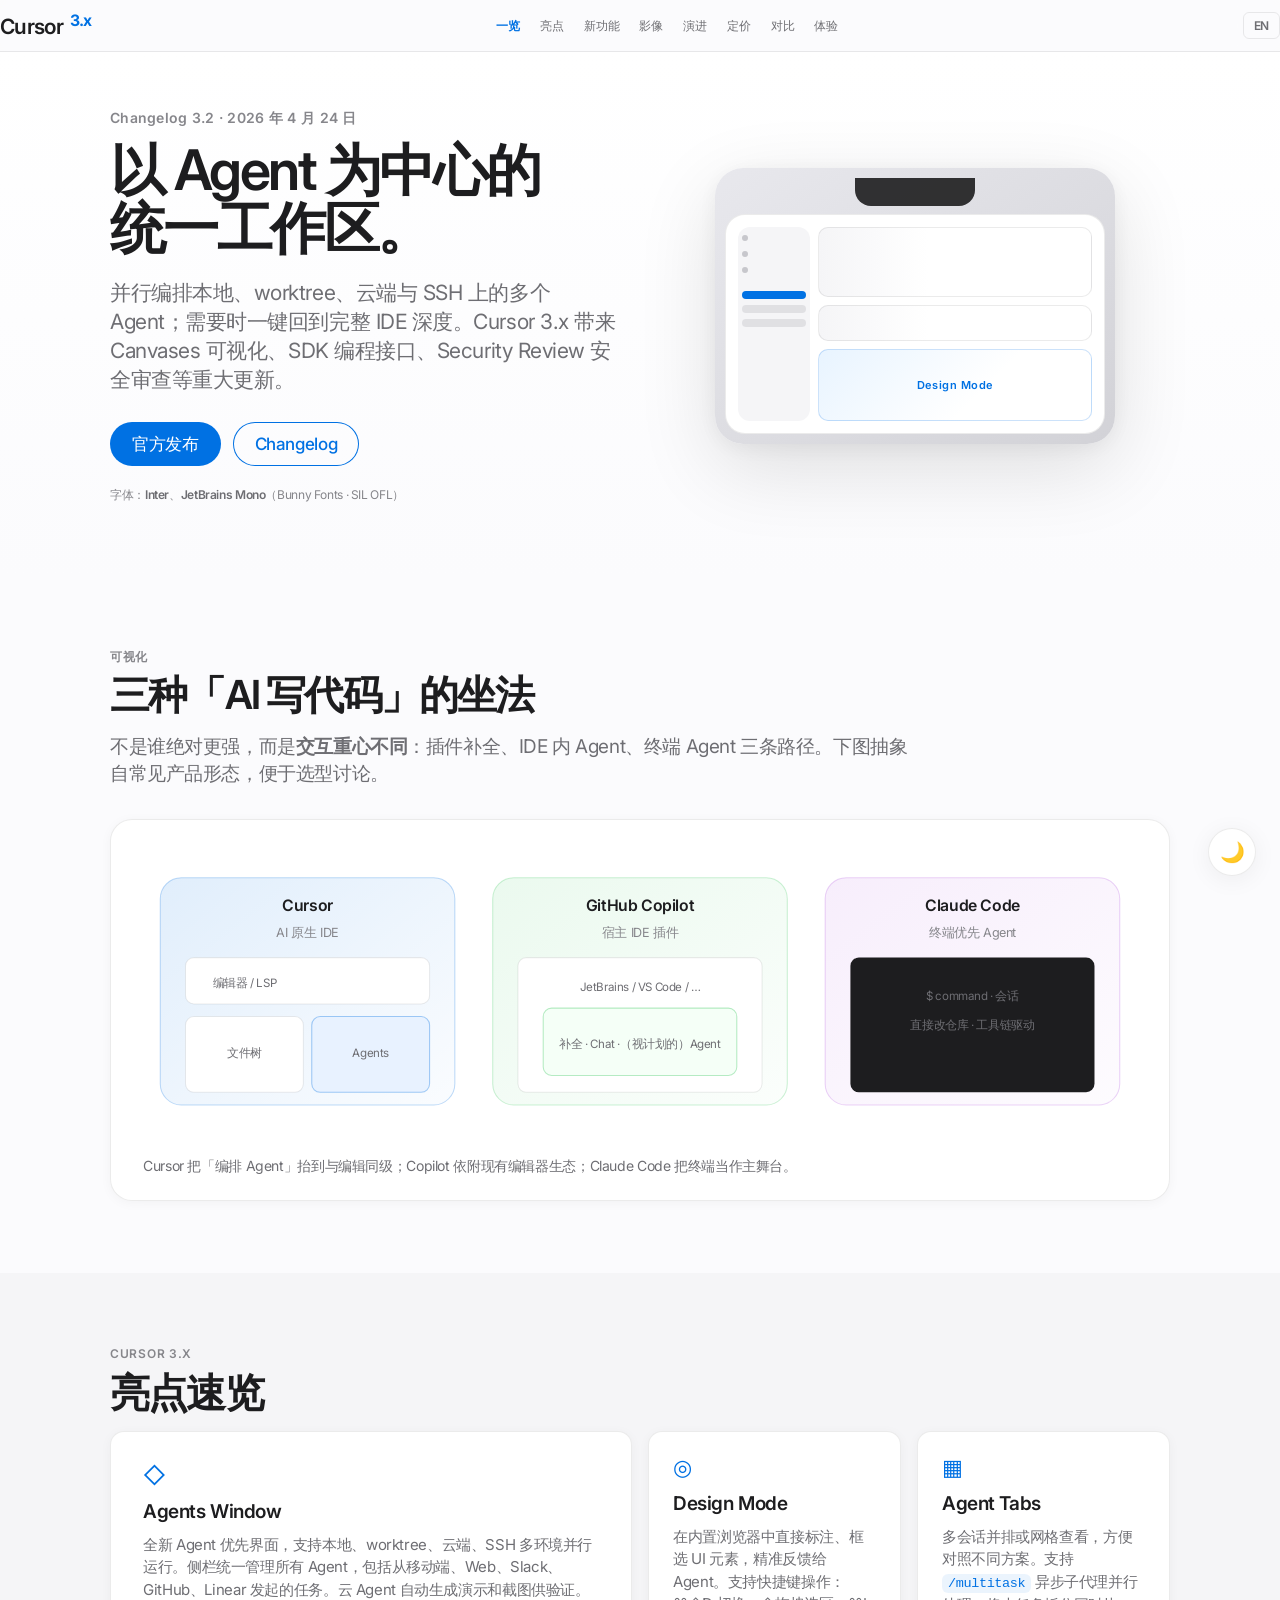
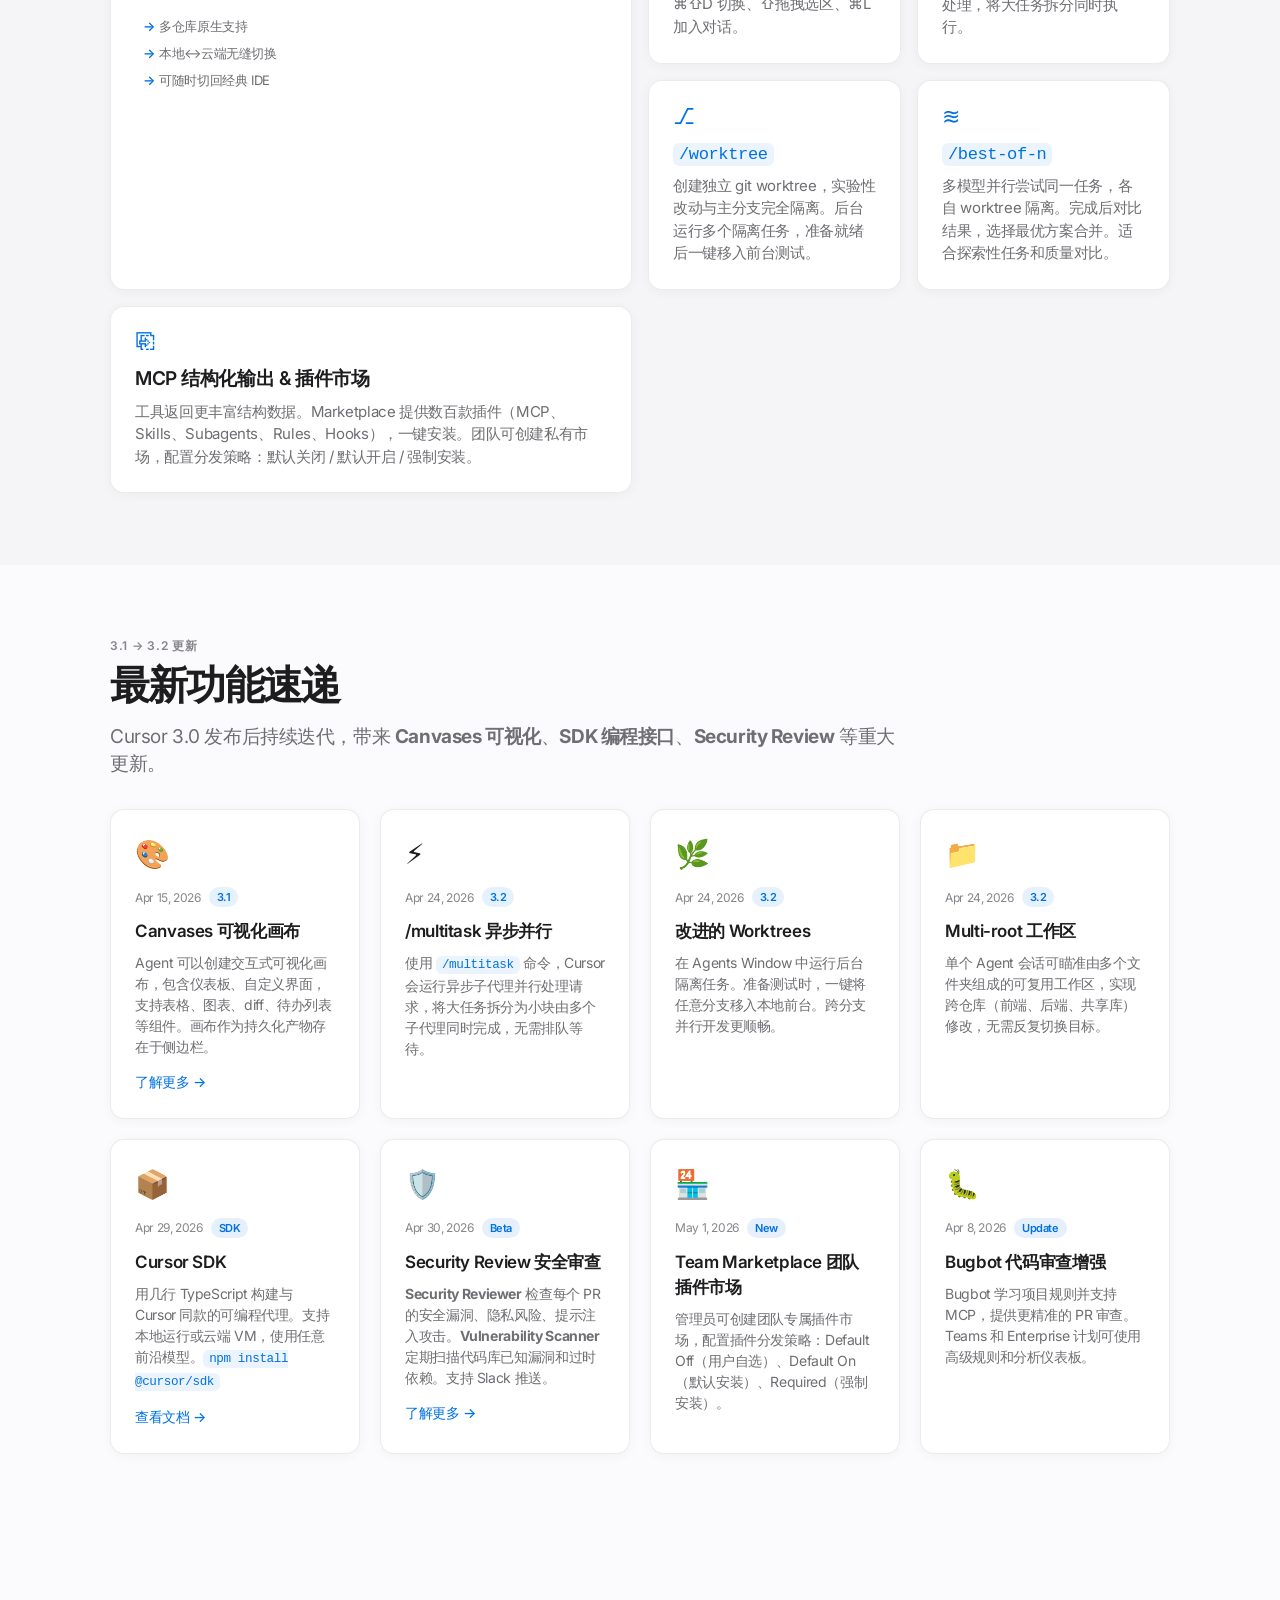
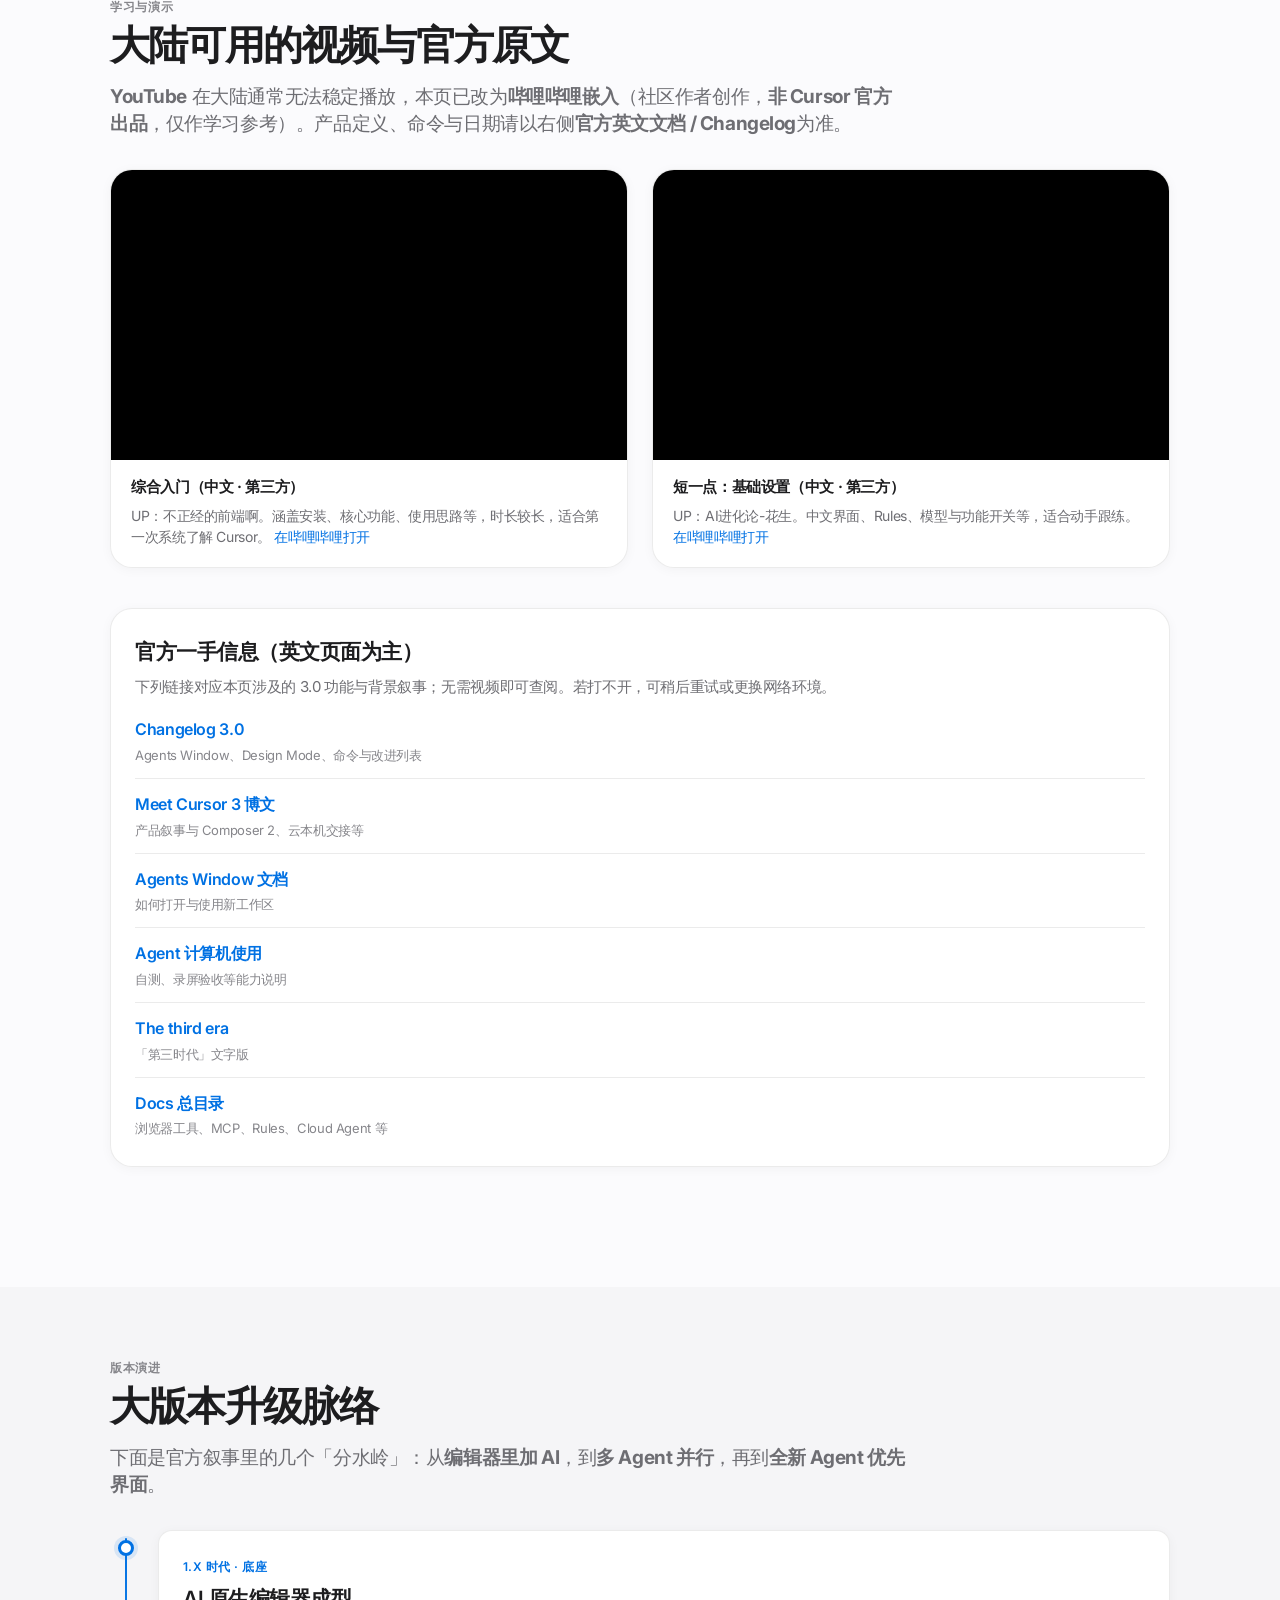
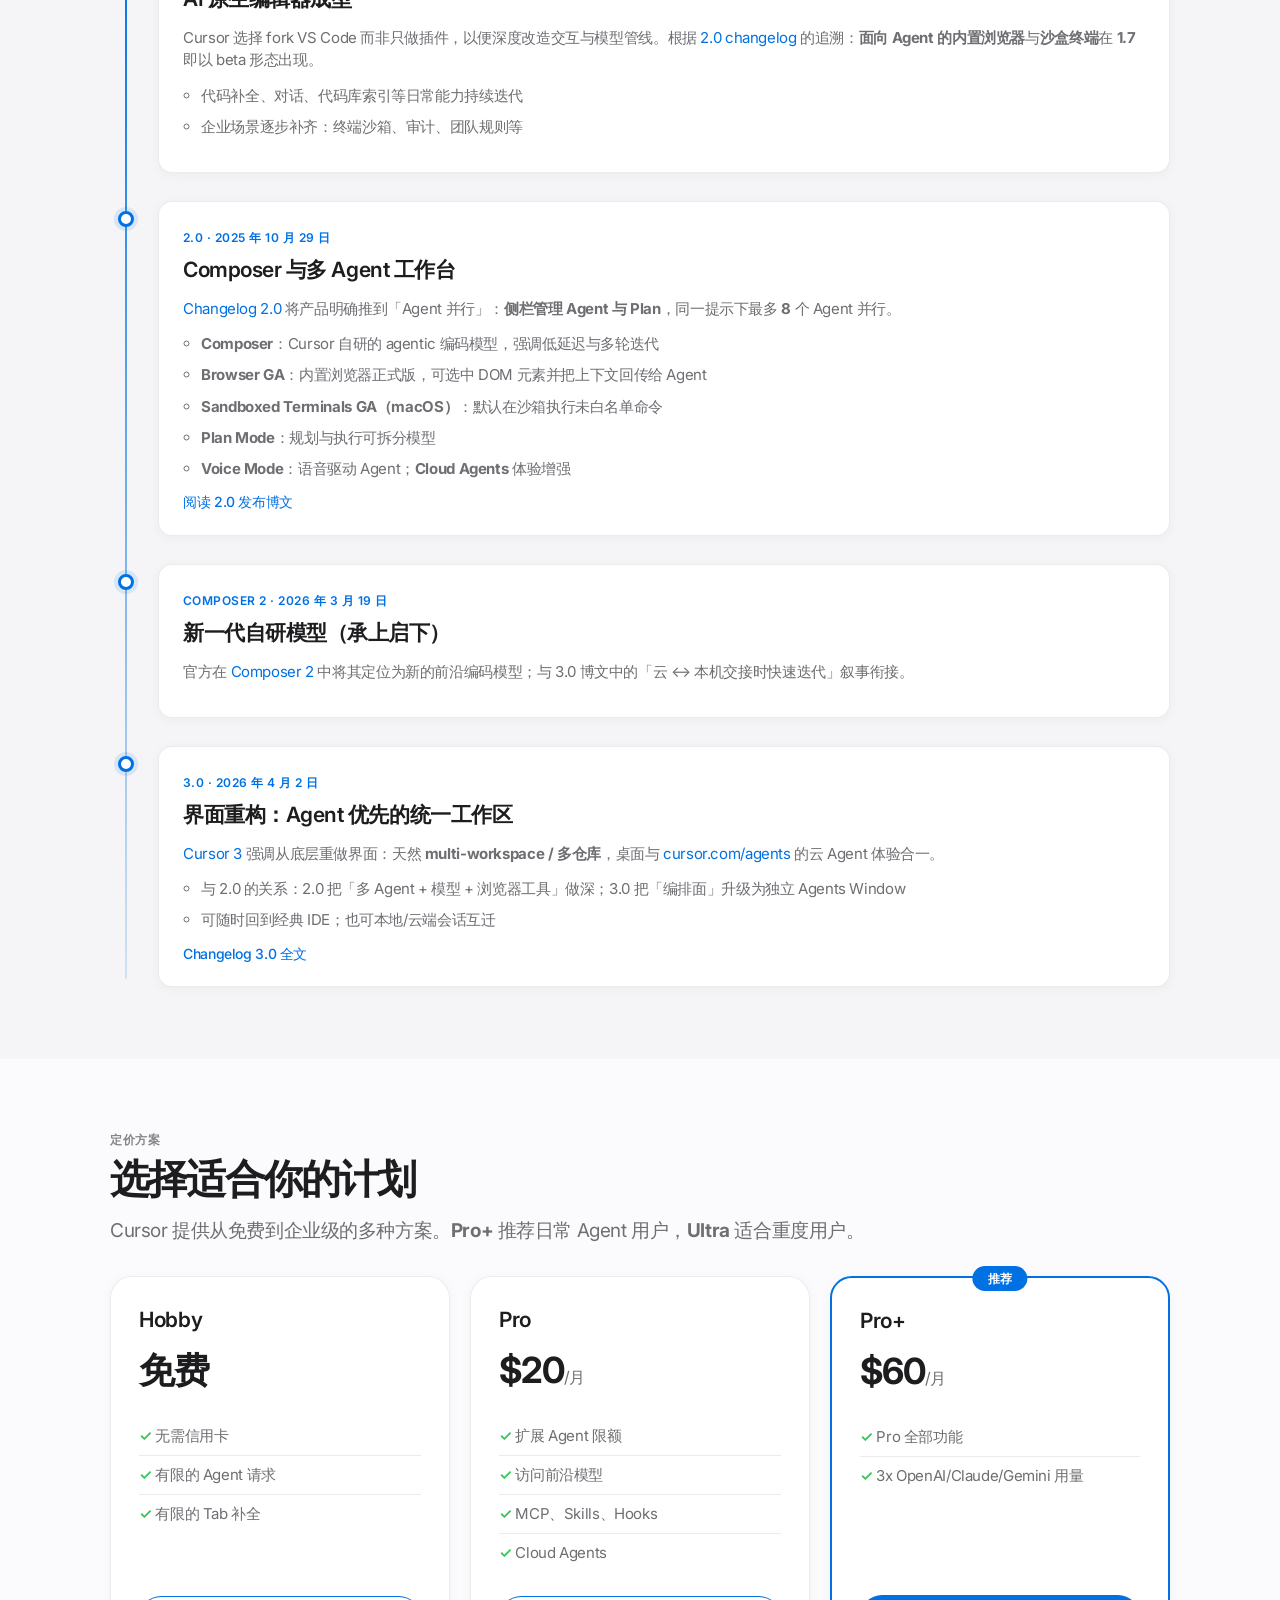
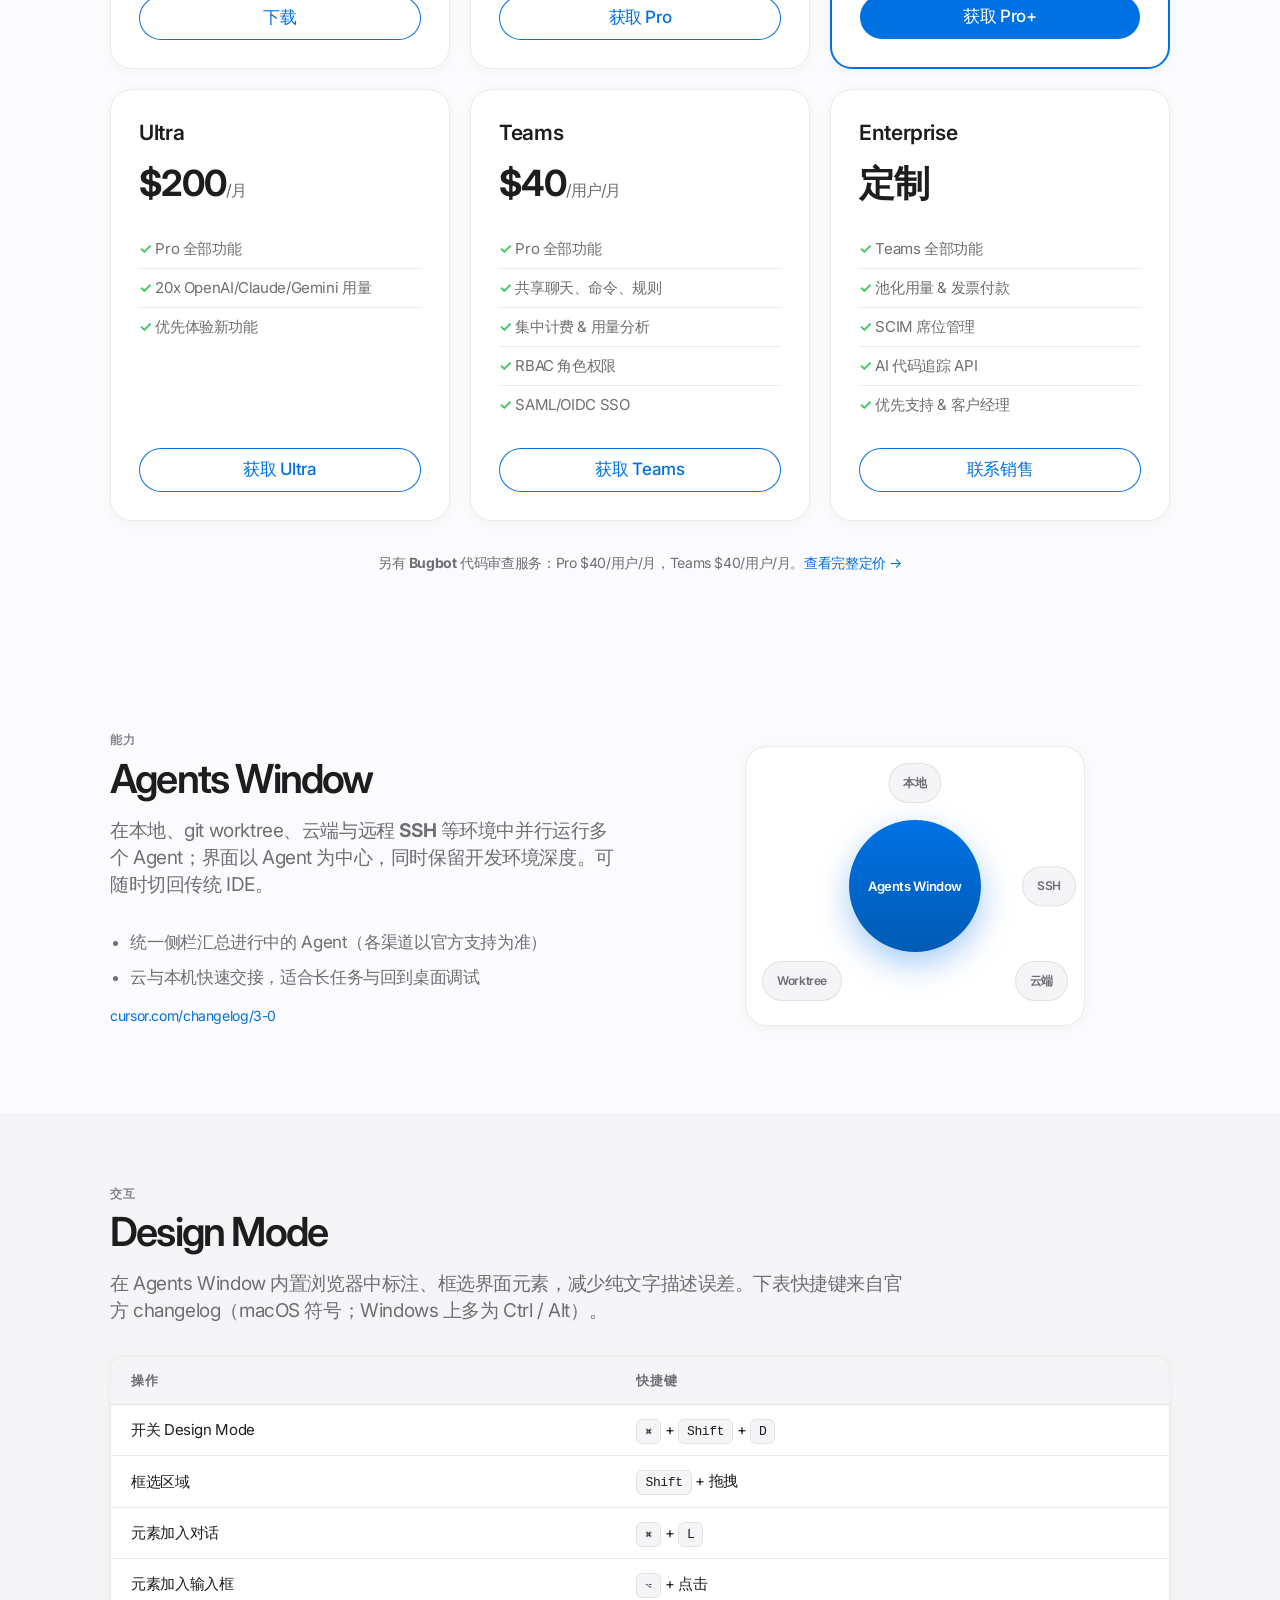
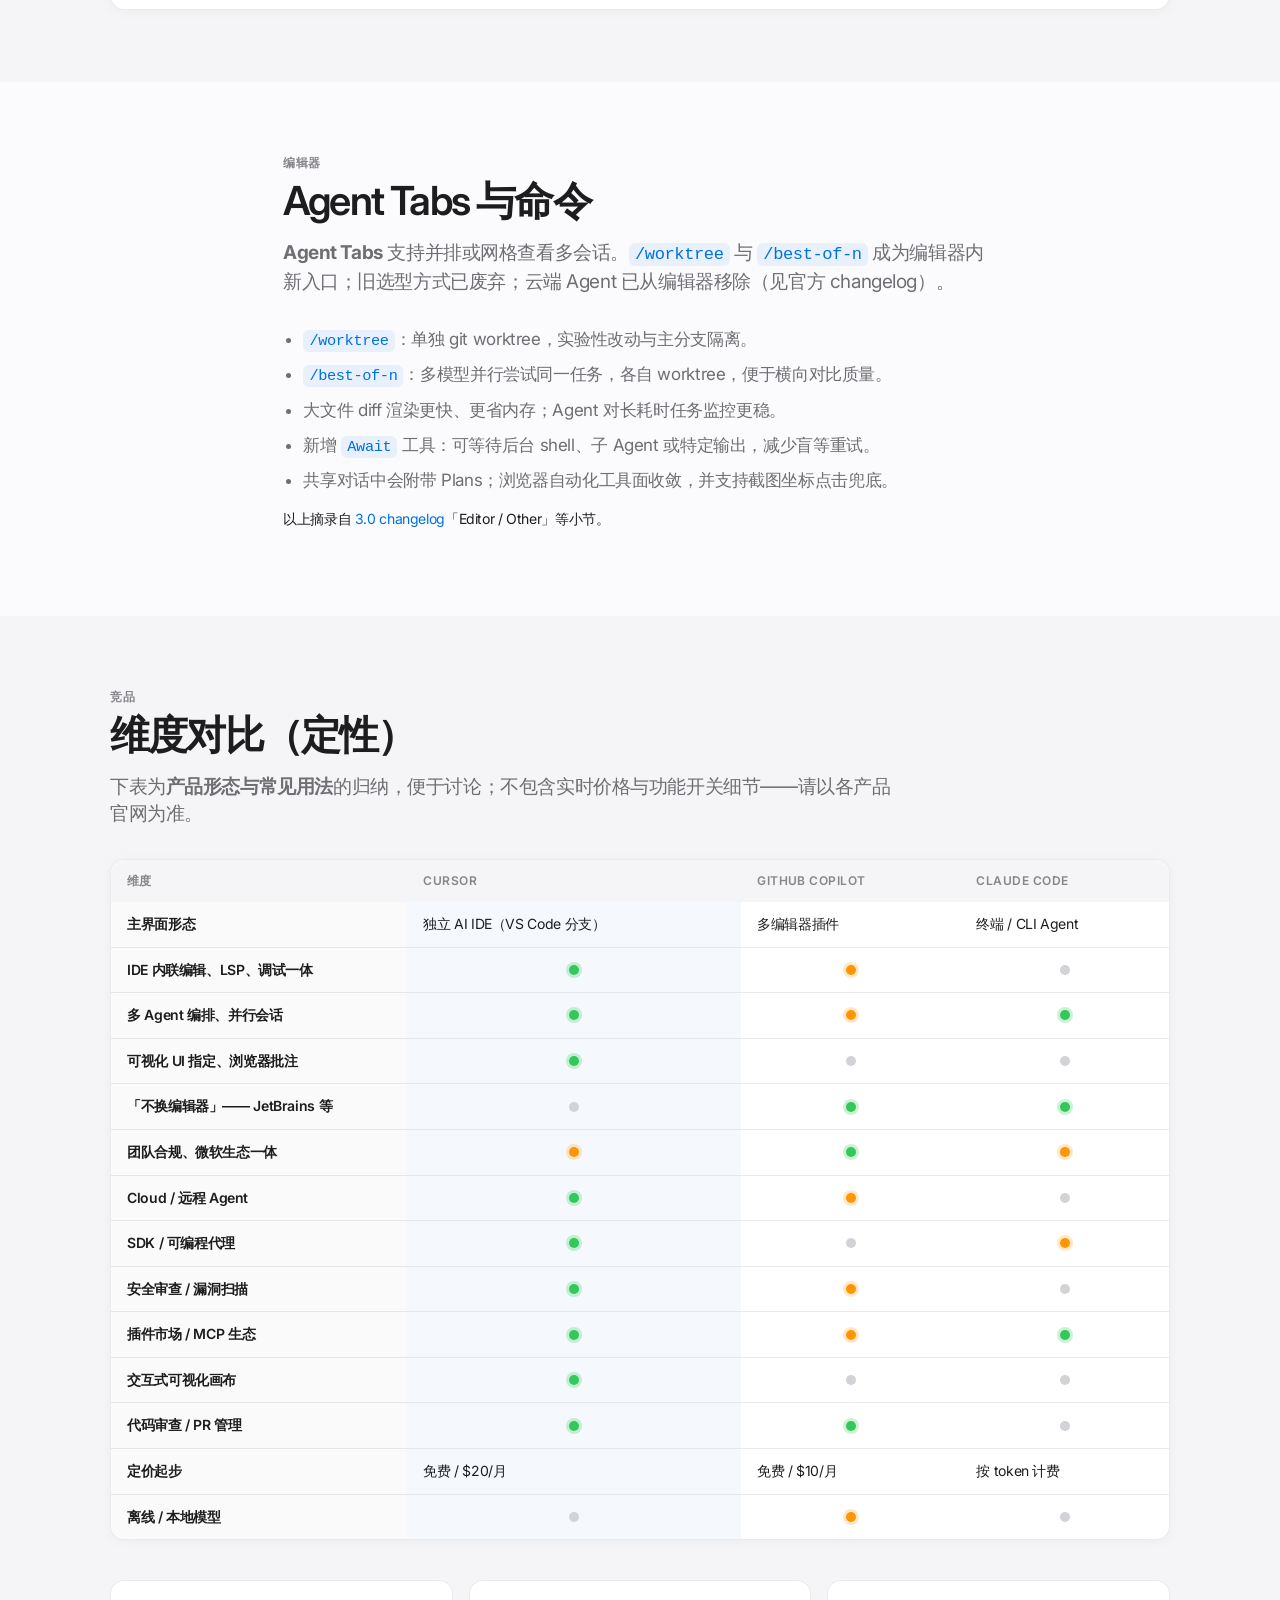
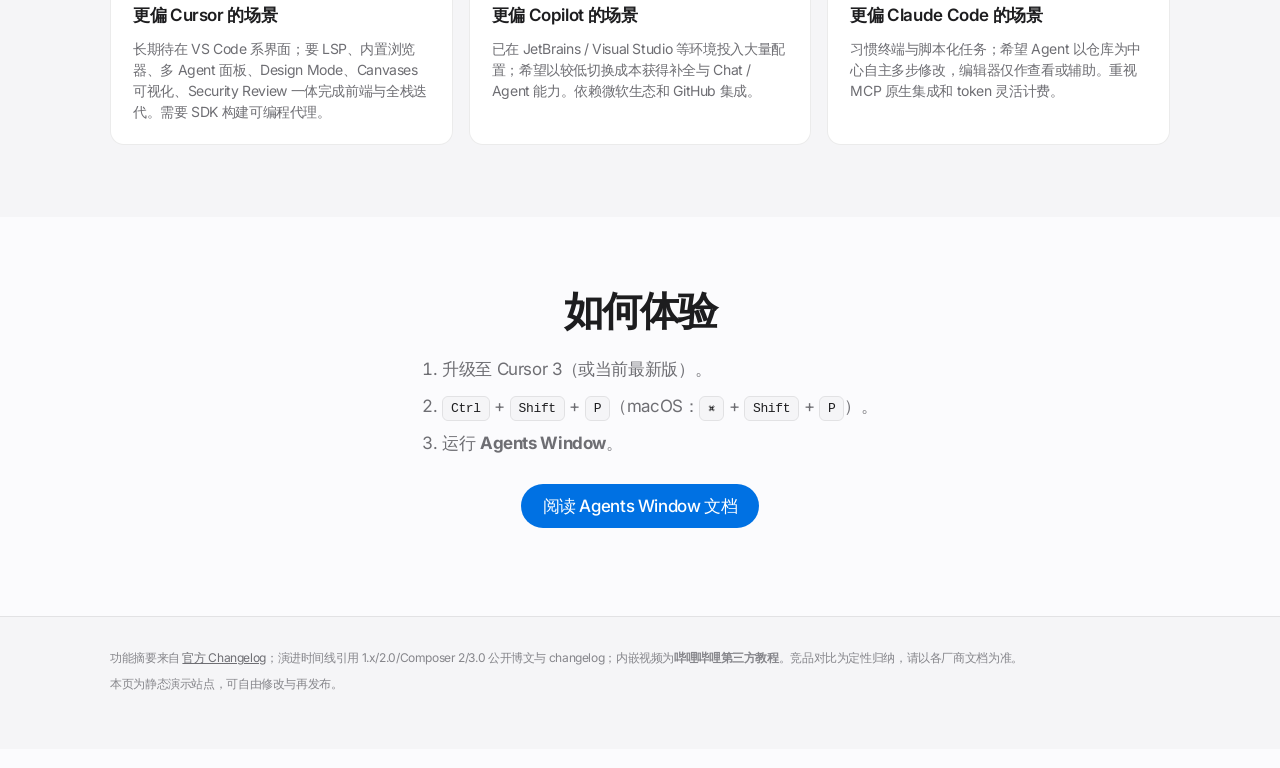
==== index.html @ 87404615 "Deploy cursor3 static site" ====
<!DOCTYPE html>
<html lang="zh-CN">
  <head>
    <meta charset="UTF-8" />
    <meta name="viewport" content="width=device-width, initial-scale=1" />
    <meta name="description" content="Cursor 3.x 介绍页：Agents Window、Design Mode、Canvases、SDK、定价方案、竞品对比。3.0→3.1→3.2 演进全记录。" />
    <meta name="theme-color" content="#fbfbfd" media="(prefers-color-scheme: light)" />
    <meta name="theme-color" content="#1d1d1f" media="(prefers-color-scheme: dark)" />
    
    <!-- Open Graph -->
    <meta property="og:type" content="website" />
    <meta property="og:title" content="Cursor 3.x · 完整功能介绍" />
    <meta property="og:description" content="Cursor 3.x 全功能介绍：Agents Window、Design Mode、Canvases、SDK、Security Review、定价方案" />
    <meta property="og:locale" content="zh_CN" />
    
    <!-- PWA -->
    <link rel="manifest" href="manifest.json" />
    <meta name="apple-mobile-web-app-capable" content="yes" />
    <meta name="apple-mobile-web-app-status-bar-style" content="default" />
    
    <!-- Fonts -->
    <link rel="preconnect" href="https://fonts.bunny.net" crossorigin />
    <link href="https://fonts.bunny.net/css?family=inter:400,500,600,700|jetbrains-mono:400,500,600&display=swap" rel="stylesheet" />
    
    <link rel="stylesheet" href="assets/css/style.css" />
    <title>Cursor 3.x · 完整功能介绍</title>
  </head>
  <body>
    <a class="skip-link" href="#main">跳到正文</a>

    <header class="site-header">
      <div class="container header-inner">
        <a class="logo" href="#">Cursor <span class="logo-ver">3.x</span></a>
        <nav class="nav" aria-label="页面导航">
          <a href="#visual">一览</a>
          <a href="#highlights">亮点</a>
          <a href="#new-features">新功能</a>
          <a href="#media">影像</a>
          <a href="#timeline">演进</a>
          <a href="#pricing">定价</a>
          <a href="#compare">对比</a>
          <a href="#start">体验</a>
        </nav>
        <div class="lang-switch">
          <a href="en/" hreflang="en" aria-label="Switch to English">EN</a>
        </div>
      </div>
    </header>

    <main id="main">
      <!-- Hero -->
      <section class="hero">
        <div class="container hero-grid">
          <div class="hero-copy">
            <p class="eyebrow">Changelog 3.2 · 2026 年 4 月 24 日</p>
            <h1>以 Agent 为中心的<br />统一工作区。</h1>
            <p class="lead">并行编排本地、worktree、云端与 SSH 上的多个 Agent；需要时一键回到完整 IDE 深度。Cursor 3.x 带来 Canvases 可视化、SDK 编程接口、Security Review 安全审查等重大更新。</p>
            <div class="hero-actions">
              <a class="btn btn-primary" href="https://cursor.com/blog/cursor-3" target="_blank" rel="noopener noreferrer">官方发布</a>
              <a class="btn btn-secondary" href="https://cursor.com/changelog/3-0" target="_blank" rel="noopener noreferrer">Changelog</a>
            </div>
            <p class="font-note">字体：<strong>Inter</strong>、<strong>JetBrains Mono</strong>（Bunny Fonts · SIL OFL）</p>
          </div>
          <div class="hero-visual" aria-hidden="true">
            <div class="device-frame">
              <div class="device-notch"></div>
              <div class="device-screen">
                <div class="mock-sidebar">
                  <span class="mock-dot"></span><span class="mock-dot"></span><span class="mock-dot"></span>
                  <div class="mock-rows">
                    <div class="mock-row active"></div>
                    <div class="mock-row"></div>
                    <div class="mock-row"></div>
                  </div>
                </div>
                <div class="mock-main">
                  <div class="mock-chat"></div>
                  <div class="mock-chat short"></div>
                  <div class="mock-browser"><span>Design Mode</span></div>
                </div>
              </div>
            </div>
          </div>
        </div>
      </section>

      <!-- Visual -->
      <section id="visual" class="section">
        <div class="container">
          <p class="section-label">可视化</p>
          <h2 class="section-title">三种「AI 写代码」的坐法</h2>
          <p class="section-desc">不是谁绝对更强，而是<strong>交互重心不同</strong>：插件补全、IDE 内 Agent、终端 Agent 三条路径。下图抽象自常见产品形态，便于选型讨论。</p>
          <figure class="diagram-card animate-on-scroll">
            <svg class="diagram-svg" viewBox="0 0 960 280" role="img" aria-labelledby="diagram-title diagram-desc">
              <title id="diagram-title">Cursor、GitHub Copilot、Claude Code 产品形态对比示意图</title>
              <desc id="diagram-desc">三列分别表示 AI 原生 IDE、多编辑器插件、终端 Agent 的典型结构。</desc>
              <defs>
                <linearGradient id="g1" x1="0" y1="0" x2="1" y2="1" class="svg-grad-blue"><stop offset="0%" stop-color="#0071e3" stop-opacity="0.12"/><stop offset="100%" stop-color="#0071e3" stop-opacity="0.02"/></linearGradient>
                <linearGradient id="g2" x1="0" y1="0" x2="1" y2="1" class="svg-grad-green"><stop offset="0%" stop-color="#34c759" stop-opacity="0.1"/><stop offset="100%" stop-color="#34c759" stop-opacity="0.02"/></linearGradient>
                <linearGradient id="g3" x1="0" y1="0" x2="1" y2="1" class="svg-grad-purple"><stop offset="0%" stop-color="#af52de" stop-opacity="0.1"/><stop offset="100%" stop-color="#af52de" stop-opacity="0.02"/></linearGradient>
              </defs>
              <rect x="24" y="32" width="280" height="216" rx="20" fill="url(#g1)" class="svg-card-blue"/>
              <text x="164" y="64" text-anchor="middle" class="svg-label">Cursor</text>
              <text x="164" y="88" text-anchor="middle" class="svg-caption">AI 原生 IDE</text>
              <rect x="48" y="108" width="232" height="44" rx="8" class="svg-rect-light"/>
              <rect x="48" y="164" width="112" height="72" rx="8" class="svg-rect-light"/>
              <rect x="168" y="164" width="112" height="72" rx="8" class="svg-rect-accent"/>
              <text x="104" y="136" text-anchor="middle" class="svg-mini">编辑器 / LSP</text>
              <text x="104" y="202" text-anchor="middle" class="svg-mini">文件树</text>
              <text x="224" y="202" text-anchor="middle" class="svg-mini">Agents</text>
              <rect x="340" y="32" width="280" height="216" rx="20" fill="url(#g2)" class="svg-card-green"/>
              <text x="480" y="64" text-anchor="middle" class="svg-label">GitHub Copilot</text>
              <text x="480" y="88" text-anchor="middle" class="svg-caption">宿主 IDE 插件</text>
              <rect x="364" y="108" width="232" height="128" rx="8" class="svg-rect-light"/>
              <text x="480" y="140" text-anchor="middle" class="svg-mini">JetBrains / VS Code / …</text>
              <rect x="388" y="156" width="184" height="64" rx="8" class="svg-rect-green"/>
              <text x="480" y="194" text-anchor="middle" class="svg-mini">补全 · Chat ·（视计划的）Agent</text>
              <rect x="656" y="32" width="280" height="216" rx="20" fill="url(#g3)" class="svg-card-purple"/>
              <text x="796" y="64" text-anchor="middle" class="svg-label">Claude Code</text>
              <text x="796" y="88" text-anchor="middle" class="svg-caption">终端优先 Agent</text>
              <rect x="680" y="108" width="232" height="128" rx="8" fill="#1d1d1f"/>
              <text x="796" y="148" text-anchor="middle" fill="#f5f5f7" class="svg-mini">$ command · 会话</text>
              <text x="796" y="176" text-anchor="middle" fill="#a1a1a6" class="svg-mini">直接改仓库 · 工具链驱动</text>
            </svg>
            <figcaption class="diagram-caption">Cursor 把「编排 Agent」抬到与编辑同级；Copilot 依附现有编辑器生态；Claude Code 把终端当作主舞台。</figcaption>
          </figure>
        </div>
      </section>

      <!-- Highlights -->
      <section id="highlights" class="section section-tint">
        <div class="container">
          <p class="section-label">Cursor 3.x</p>
          <h2 class="section-title">亮点速览</h2>
          <div class="bento">
            <article class="bento-card bento-large animate-on-scroll">
              <div class="bento-icon" aria-hidden="true">◇</div>
              <h3>Agents Window</h3>
              <p>全新 Agent 优先界面，支持本地、worktree、云端、SSH 多环境并行运行。侧栏统一管理所有 Agent，包括从移动端、Web、Slack、GitHub、Linear 发起的任务。云 Agent 自动生成演示和截图供验证。</p>
              <ul class="bento-list">
                <li>多仓库原生支持</li>
                <li>本地↔云端无缝切换</li>
                <li>可随时切回经典 IDE</li>
              </ul>
            </article>
            <article class="bento-card animate-on-scroll">
              <div class="bento-icon" aria-hidden="true">◎</div>
              <h3>Design Mode</h3>
              <p>在内置浏览器中直接标注、框选 UI 元素，精准反馈给 Agent。支持快捷键操作：⌘⇧D 切换、⇧拖拽选区、⌘L 加入对话。</p>
            </article>
            <article class="bento-card animate-on-scroll">
              <div class="bento-icon" aria-hidden="true">▦</div>
              <h3>Agent Tabs</h3>
              <p>多会话并排或网格查看，方便对照不同方案。支持 <code>/multitask</code> 异步子代理并行处理，将大任务拆分同时执行。</p>
            </article>
            <article class="bento-card animate-on-scroll">
              <div class="bento-icon" aria-hidden="true">⎇</div>
              <h3><code>/worktree</code></h3>
              <p>创建独立 git worktree，实验性改动与主分支完全隔离。后台运行多个隔离任务，准备就绪后一键移入前台测试。</p>
            </article>
            <article class="bento-card animate-on-scroll">
              <div class="bento-icon" aria-hidden="true">≋</div>
              <h3><code>/best-of-n</code></h3>
              <p>多模型并行尝试同一任务，各自 worktree 隔离。完成后对比结果，选择最优方案合并。适合探索性任务和质量对比。</p>
            </article>
            <article class="bento-card bento-wide animate-on-scroll">
              <div class="bento-icon" aria-hidden="true">⎘</div>
              <h3>MCP 结构化输出 & 插件市场</h3>
              <p>工具返回更丰富结构数据。Marketplace 提供数百款插件（MCP、Skills、Subagents、Rules、Hooks），一键安装。团队可创建私有市场，配置分发策略：默认关闭 / 默认开启 / 强制安装。</p>
            </article>
          </div>
        </div>
      </section>

      <!-- New Features (3.1 - 3.2) -->
      <section id="new-features" class="section">
        <div class="container">
          <p class="section-label">3.1 → 3.2 更新</p>
          <h2 class="section-title">最新功能速递</h2>
          <p class="section-desc">Cursor 3.0 发布后持续迭代，带来 <strong>Canvases 可视化</strong>、<strong>SDK 编程接口</strong>、<strong>Security Review</strong> 等重大更新。</p>
          
          <div class="feature-grid">
            <!-- Canvases -->
            <article class="feature-card animate-on-scroll">
              <div class="feature-icon">🎨</div>
              <div class="feature-meta">
                <span class="feature-date">Apr 15, 2026</span>
                <span class="feature-version">3.1</span>
              </div>
              <h3>Canvases 可视化画布</h3>
              <p>Agent 可以创建交互式可视化画布，包含仪表板、自定义界面，支持表格、图表、diff、待办列表等组件。画布作为持久化产物存在于侧边栏。</p>
              <a href="https://cursor.com/blog/canvas" target="_blank" rel="noopener noreferrer">了解更多 →</a>
            </article>

            <!-- Multitask -->
            <article class="feature-card animate-on-scroll">
              <div class="feature-icon">⚡</div>
              <div class="feature-meta">
                <span class="feature-date">Apr 24, 2026</span>
                <span class="feature-version">3.2</span>
              </div>
              <h3>/multitask 异步并行</h3>
              <p>使用 <code>/multitask</code> 命令，Cursor 会运行异步子代理并行处理请求，将大任务拆分为小块由多个子代理同时完成，无需排队等待。</p>
            </article>

            <!-- Worktrees -->
            <article class="feature-card animate-on-scroll">
              <div class="feature-icon">🌿</div>
              <div class="feature-meta">
                <span class="feature-date">Apr 24, 2026</span>
                <span class="feature-version">3.2</span>
              </div>
              <h3>改进的 Worktrees</h3>
              <p>在 Agents Window 中运行后台隔离任务。准备测试时，一键将任意分支移入本地前台。跨分支并行开发更顺畅。</p>
            </article>

            <!-- Multi-root -->
            <article class="feature-card animate-on-scroll">
              <div class="feature-icon">📁</div>
              <div class="feature-meta">
                <span class="feature-date">Apr 24, 2026</span>
                <span class="feature-version">3.2</span>
              </div>
              <h3>Multi-root 工作区</h3>
              <p>单个 Agent 会话可瞄准由多个文件夹组成的可复用工作区，实现跨仓库（前端、后端、共享库）修改，无需反复切换目标。</p>
            </article>

            <!-- SDK -->
            <article class="feature-card animate-on-scroll">
              <div class="feature-icon">📦</div>
              <div class="feature-meta">
                <span class="feature-date">Apr 29, 2026</span>
                <span class="feature-version">SDK</span>
              </div>
              <h3>Cursor SDK</h3>
              <p>用几行 TypeScript 构建与 Cursor 同款的可编程代理。支持本地运行或云端 VM，使用任意前沿模型。<code>npm install @cursor/sdk</code></p>
              <a href="https://cursor.com/docs/sdk/typescript" target="_blank" rel="noopener noreferrer">查看文档 →</a>
            </article>

            <!-- Security Review -->
            <article class="feature-card animate-on-scroll">
              <div class="feature-icon">🛡️</div>
              <div class="feature-meta">
                <span class="feature-date">Apr 30, 2026</span>
                <span class="feature-version">Beta</span>
              </div>
              <h3>Security Review 安全审查</h3>
              <p><strong>Security Reviewer</strong> 检查每个 PR 的安全漏洞、隐私风险、提示注入攻击。<strong>Vulnerability Scanner</strong> 定期扫描代码库已知漏洞和过时依赖。支持 Slack 推送。</p>
              <a href="https://cursor.com/docs/security-review" target="_blank" rel="noopener noreferrer">了解更多 →</a>
            </article>

            <!-- Team Marketplace -->
            <article class="feature-card animate-on-scroll">
              <div class="feature-icon">🏪</div>
              <div class="feature-meta">
                <span class="feature-date">May 1, 2026</span>
                <span class="feature-version">New</span>
              </div>
              <h3>Team Marketplace 团队插件市场</h3>
              <p>管理员可创建团队专属插件市场，配置插件分发策略：Default Off（用户自选）、Default On（默认安装）、Required（强制安装）。</p>
            </article>

            <!-- Bugbot -->
            <article class="feature-card animate-on-scroll">
              <div class="feature-icon">🐛</div>
              <div class="feature-meta">
                <span class="feature-date">Apr 8, 2026</span>
                <span class="feature-version">Update</span>
              </div>
              <h3>Bugbot 代码审查增强</h3>
              <p>Bugbot 学习项目规则并支持 MCP，提供更精准的 PR 审查。Teams 和 Enterprise 计划可使用高级规则和分析仪表板。</p>
            </article>
          </div>
        </div>
      </section>

      <!-- Media -->
      <section id="media" class="section">
        <div class="container">
          <p class="section-label">学习与演示</p>
          <h2 class="section-title">大陆可用的视频与官方原文</h2>
          <p class="section-desc"><strong>YouTube</strong> 在大陆通常无法稳定播放，本页已改为<strong>哔哩哔哩嵌入</strong>（社区作者创作，<strong>非 Cursor 官方出品</strong>，仅作学习参考）。产品定义、命令与日期请以右侧<strong>官方英文文档 / Changelog</strong>为准。</p>
          <div class="media-grid media-grid-featured">
            <figure class="video-card animate-on-scroll">
              <div class="video-frame" data-loaded="false">
                <iframe src="https://player.bilibili.com/player.html?bvid=BV1yorUYWEGD&page=1&high_quality=1&danmaku=0&autoplay=0" title="哔哩哔哩：普通人也可以看的 AI 编程指南" loading="lazy" allowfullscreen referrerpolicy="strict-origin-when-cross-origin" onload="this.parentElement.dataset.loaded='true';this.parentElement.classList.add('loaded')"></iframe>
              </div>
              <figcaption class="video-caption">
                <strong>综合入门（中文 · 第三方）</strong>
                UP：不正经的前端啊。涵盖安装、核心功能、使用思路等，时长较长，适合第一次系统了解 Cursor。
                <a href="https://www.bilibili.com/video/BV1yorUYWEGD/" target="_blank" rel="noopener noreferrer">在哔哩哔哩打开</a>
              </figcaption>
            </figure>
            <figure class="video-card animate-on-scroll">
              <div class="video-frame" data-loaded="false">
                <iframe src="https://player.bilibili.com/player.html?bvid=BV1bNSCYAE7p&page=1&high_quality=1&danmaku=0&autoplay=0" title="哔哩哔哩：Cursor 新手入门 基础设置与 Rules" loading="lazy" allowfullscreen referrerpolicy="strict-origin-when-cross-origin" onload="this.parentElement.dataset.loaded='true';this.parentElement.classList.add('loaded')"></iframe>
              </div>
              <figcaption class="video-caption">
                <strong>短一点：基础设置（中文 · 第三方）</strong>
                UP：AI进化论-花生。中文界面、Rules、模型与功能开关等，适合动手跟练。
                <a href="https://www.bilibili.com/video/BV1bNSCYAE7p/" target="_blank" rel="noopener noreferrer">在哔哩哔哩打开</a>
              </figcaption>
            </figure>
          </div>
          <div class="doc-panel animate-on-scroll">
            <h3 class="doc-panel-title">官方一手信息（英文页面为主）</h3>
            <p class="doc-panel-lead">下列链接对应本页涉及的 3.0 功能与背景叙事；无需视频即可查阅。若打不开，可稍后重试或更换网络环境。</p>
            <ul class="doc-link-list">
              <li><a href="https://cursor.com/changelog/3-0" target="_blank" rel="noopener noreferrer">Changelog 3.0</a><span class="doc-link-hint">Agents Window、Design Mode、命令与改进列表</span></li>
              <li><a href="https://cursor.com/blog/cursor-3" target="_blank" rel="noopener noreferrer">Meet Cursor 3 博文</a><span class="doc-link-hint">产品叙事与 Composer 2、云本机交接等</span></li>
              <li><a href="https://cursor.com/docs/agent/agents-window" target="_blank" rel="noopener noreferrer">Agents Window 文档</a><span class="doc-link-hint">如何打开与使用新工作区</span></li>
              <li><a href="https://cursor.com/blog/agent-computer-use" target="_blank" rel="noopener noreferrer">Agent 计算机使用</a><span class="doc-link-hint">自测、录屏验收等能力说明</span></li>
              <li><a href="https://cursor.com/blog/third-era" target="_blank" rel="noopener noreferrer">The third era</a><span class="doc-link-hint">「第三时代」文字版</span></li>
              <li><a href="https://cursor.com/docs" target="_blank" rel="noopener noreferrer">Docs 总目录</a><span class="doc-link-hint">浏览器工具、MCP、Rules、Cloud Agent 等</span></li>
            </ul>
          </div>
        </div>
      </section>

      <!-- Timeline -->
      <section id="timeline" class="section section-tint">
        <div class="container">
          <p class="section-label">版本演进</p>
          <h2 class="section-title">大版本升级脉络</h2>
          <p class="section-desc">下面是官方叙事里的几个「分水岭」：从<strong>编辑器里加 AI</strong>，到<strong>多 Agent 并行</strong>，再到<strong>全新 Agent 优先界面</strong>。</p>
          <ol class="timeline" role="list">
            <li class="timeline-item">
              <div class="timeline-marker" aria-hidden="true"></div>
              <div class="timeline-card">
                <span class="timeline-era">1.x 时代 · 底座</span>
                <h3 class="timeline-title">AI 原生编辑器成型</h3>
                <p class="timeline-body">Cursor 选择 fork VS Code 而非只做插件，以便深度改造交互与模型管线。根据 <a href="https://cursor.com/changelog/2-0" target="_blank" rel="noopener noreferrer">2.0 changelog</a> 的追溯：<strong>面向 Agent 的内置浏览器</strong>与<strong>沙盒终端</strong>在 <strong>1.7</strong> 即以 beta 形态出现。</p>
                <ul class="timeline-bullets">
                  <li>代码补全、对话、代码库索引等日常能力持续迭代</li>
                  <li>企业场景逐步补齐：终端沙箱、审计、团队规则等</li>
                </ul>
              </div>
            </li>
            <li class="timeline-item">
              <div class="timeline-marker" aria-hidden="true"></div>
              <div class="timeline-card">
                <span class="timeline-era">2.0 · 2025 年 10 月 29 日</span>
                <h3 class="timeline-title">Composer 与多 Agent 工作台</h3>
                <p class="timeline-body"><a href="https://cursor.com/changelog/2-0" target="_blank" rel="noopener noreferrer">Changelog 2.0</a> 将产品明确推到「Agent 并行」：<strong>侧栏管理 Agent 与 Plan</strong>，同一提示下最多 <strong>8</strong> 个 Agent 并行。</p>
                <ul class="timeline-bullets">
                  <li><strong>Composer</strong>：Cursor 自研的 agentic 编码模型，强调低延迟与多轮迭代</li>
                  <li><strong>Browser GA</strong>：内置浏览器正式版，可选中 DOM 元素并把上下文回传给 Agent</li>
                  <li><strong>Sandboxed Terminals GA（macOS）</strong>：默认在沙箱执行未白名单命令</li>
                  <li><strong>Plan Mode</strong>：规划与执行可拆分模型</li>
                  <li><strong>Voice Mode</strong>：语音驱动 Agent；<strong>Cloud Agents</strong> 体验增强</li>
                </ul>
                <p class="timeline-more"><a href="https://cursor.com/blog/2-0" target="_blank" rel="noopener noreferrer">阅读 2.0 发布博文</a></p>
              </div>
            </li>
            <li class="timeline-item">
              <div class="timeline-marker" aria-hidden="true"></div>
              <div class="timeline-card">
                <span class="timeline-era">Composer 2 · 2026 年 3 月 19 日</span>
                <h3 class="timeline-title">新一代自研模型（承上启下）</h3>
                <p class="timeline-body">官方在 <a href="https://cursor.com/blog/composer-2" target="_blank" rel="noopener noreferrer">Composer 2</a> 中将其定位为新的前沿编码模型；与 3.0 博文中的「云 ↔ 本机交接时快速迭代」叙事衔接。</p>
              </div>
            </li>
            <li class="timeline-item">
              <div class="timeline-marker" aria-hidden="true"></div>
              <div class="timeline-card">
                <span class="timeline-era">3.0 · 2026 年 4 月 2 日</span>
                <h3 class="timeline-title">界面重构：Agent 优先的统一工作区</h3>
                <p class="timeline-body"><a href="https://cursor.com/blog/cursor-3" target="_blank" rel="noopener noreferrer">Cursor 3</a> 强调从底层重做界面：天然 <strong>multi-workspace / 多仓库</strong>，桌面与 <a href="https://cursor.com/agents" target="_blank" rel="noopener noreferrer">cursor.com/agents</a> 的云 Agent 体验合一。</p>
                <ul class="timeline-bullets">
                  <li>与 2.0 的关系：2.0 把「多 Agent + 模型 + 浏览器工具」做深；3.0 把「编排面」升级为独立 Agents Window</li>
                  <li>可随时回到经典 IDE；也可本地/云端会话互迁</li>
                </ul>
                <p class="timeline-more"><a href="https://cursor.com/changelog/3-0" target="_blank" rel="noopener noreferrer">Changelog 3.0 全文</a></p>
              </div>
            </li>
          </ol>
        </div>
      </section>

      <!-- Pricing -->
      <section id="pricing" class="section">
        <div class="container">
          <p class="section-label">定价方案</p>
          <h2 class="section-title">选择适合你的计划</h2>
          <p class="section-desc">Cursor 提供从免费到企业级的多种方案。<strong>Pro+</strong> 推荐日常 Agent 用户，<strong>Ultra</strong> 适合重度用户。</p>
          
          <div class="pricing-grid">
            <!-- Hobby -->
            <div class="pricing-card animate-on-scroll">
              <div class="pricing-header">
                <h3>Hobby</h3>
                <div class="pricing-price">免费</div>
              </div>
              <ul class="pricing-features">
                <li>无需信用卡</li>
                <li>有限的 Agent 请求</li>
                <li>有限的 Tab 补全</li>
              </ul>
              <a href="https://cursor.com/download" class="btn btn-secondary" target="_blank">下载</a>
            </div>

            <!-- Pro -->
            <div class="pricing-card animate-on-scroll">
              <div class="pricing-header">
                <h3>Pro</h3>
                <div class="pricing-price">$20<span>/月</span></div>
              </div>
              <ul class="pricing-features">
                <li>扩展 Agent 限额</li>
                <li>访问前沿模型</li>
                <li>MCP、Skills、Hooks</li>
                <li>Cloud Agents</li>
              </ul>
              <a href="https://cursor.com/api/auth/checkoutDeepControl?yearly=false" class="btn btn-secondary" target="_blank">获取 Pro</a>
            </div>

            <!-- Pro+ -->
            <div class="pricing-card pricing-featured animate-on-scroll">
              <div class="pricing-badge">推荐</div>
              <div class="pricing-header">
                <h3>Pro+</h3>
                <div class="pricing-price">$60<span>/月</span></div>
              </div>
              <ul class="pricing-features">
                <li>Pro 全部功能</li>
                <li>3x OpenAI/Claude/Gemini 用量</li>
              </ul>
              <a href="https://cursor.com/api/auth/checkoutDeepControl?tier=pro_plus&yearly=false" class="btn btn-primary" target="_blank">获取 Pro+</a>
            </div>

            <!-- Ultra -->
            <div class="pricing-card animate-on-scroll">
              <div class="pricing-header">
                <h3>Ultra</h3>
                <div class="pricing-price">$200<span>/月</span></div>
              </div>
              <ul class="pricing-features">
                <li>Pro 全部功能</li>
                <li>20x OpenAI/Claude/Gemini 用量</li>
                <li>优先体验新功能</li>
              </ul>
              <a href="https://cursor.com/api/auth/checkoutDeepControl?tier=ultra&yearly=false" class="btn btn-secondary" target="_blank">获取 Ultra</a>
            </div>

            <!-- Teams -->
            <div class="pricing-card animate-on-scroll">
              <div class="pricing-header">
                <h3>Teams</h3>
                <div class="pricing-price">$40<span>/用户/月</span></div>
              </div>
              <ul class="pricing-features">
                <li>Pro 全部功能</li>
                <li>共享聊天、命令、规则</li>
                <li>集中计费 & 用量分析</li>
                <li>RBAC 角色权限</li>
                <li>SAML/OIDC SSO</li>
              </ul>
              <a href="https://cursor.com/team/new-team?yearly=false" class="btn btn-secondary" target="_blank">获取 Teams</a>
            </div>

            <!-- Enterprise -->
            <div class="pricing-card animate-on-scroll">
              <div class="pricing-header">
                <h3>Enterprise</h3>
                <div class="pricing-price">定制</div>
              </div>
              <ul class="pricing-features">
                <li>Teams 全部功能</li>
                <li>池化用量 & 发票付款</li>
                <li>SCIM 席位管理</li>
                <li>AI 代码追踪 API</li>
                <li>优先支持 & 客户经理</li>
              </ul>
              <a href="https://cursor.com/contact-sales?source=pricing_enterprise" class="btn btn-secondary" target="_blank">联系销售</a>
            </div>
          </div>

          <div class="pricing-note">
            <p>另有 <strong>Bugbot</strong> 代码审查服务：Pro $40/用户/月，Teams $40/用户/月。<a href="https://cursor.com/pricing" target="_blank" rel="noopener noreferrer">查看完整定价 →</a></p>
          </div>
        </div>
      </section>

      <!-- Agents Window -->
      <section id="agents-window" class="section">
        <div class="container split">
          <div>
            <p class="section-label">能力</p>
            <h2 class="section-title">Agents Window</h2>
            <p class="section-desc">在本地、git worktree、云端与远程 <strong>SSH</strong> 等环境中并行运行多个 Agent；界面以 Agent 为中心，同时保留开发环境深度。可随时切回传统 IDE。</p>
            <ul class="checklist">
              <li>统一侧栏汇总进行中的 Agent（各渠道以官方支持为准）</li>
              <li>云与本机快速交接，适合长任务与回到桌面调试</li>
            </ul>
            <p class="source-note"><a href="https://cursor.com/changelog/3-0" target="_blank" rel="noopener noreferrer">cursor.com/changelog/3-0</a></p>
          </div>
          <div class="panel-visual animate-on-scroll" aria-hidden="true">
            <div class="flow-chart">
              <div class="flow-node">本地</div>
              <div class="flow-node">Worktree</div>
              <div class="flow-node">云端</div>
              <div class="flow-node">SSH</div>
              <div class="flow-hub">Agents Window</div>
            </div>
          </div>
        </div>
      </section>

      <!-- Design Mode -->
      <section id="design-mode" class="section section-tint">
        <div class="container">
          <p class="section-label">交互</p>
          <h2 class="section-title">Design Mode</h2>
          <p class="section-desc">在 Agents Window 内置浏览器中标注、框选界面元素，减少纯文字描述误差。下表快捷键来自官方 changelog（macOS 符号；Windows 上多为 Ctrl / Alt）。</p>
          <div class="kbd-table-wrap animate-on-scroll">
            <table class="kbd-table">
              <thead><tr><th scope="col">操作</th><th scope="col">快捷键</th></tr></thead>
              <tbody>
                <tr><td>开关 Design Mode</td><td><kbd>⌘</kbd> + <kbd>Shift</kbd> + <kbd>D</kbd></td></tr>
                <tr><td>框选区域</td><td><kbd>Shift</kbd> + 拖拽</td></tr>
                <tr><td>元素加入对话</td><td><kbd>⌘</kbd> + <kbd>L</kbd></td></tr>
                <tr><td>元素加入输入框</td><td><kbd>⌥</kbd> + 点击</td></tr>
              </tbody>
            </table>
          </div>
        </div>
      </section>

      <!-- Editor -->
      <section id="editor" class="section">
        <div class="container narrow-block">
          <p class="section-label">编辑器</p>
          <h2 class="section-title">Agent Tabs 与命令</h2>
          <p class="section-desc"><strong>Agent Tabs</strong> 支持并排或网格查看多会话。<code>/worktree</code> 与 <code>/best-of-n</code> 成为编辑器内新入口；旧选型方式已废弃；云端 Agent 已从编辑器移除（见官方 changelog）。</p>
          <ul class="checklist checklist-tight">
            <li><code>/worktree</code>：单独 git worktree，实验性改动与主分支隔离。</li>
            <li><code>/best-of-n</code>：多模型并行尝试同一任务，各自 worktree，便于横向对比质量。</li>
            <li>大文件 diff 渲染更快、更省内存；Agent 对长耗时任务监控更稳。</li>
            <li>新增 <code>Await</code> 工具：可等待后台 shell、子 Agent 或特定输出，减少盲等重试。</li>
            <li>共享对话中会附带 Plans；浏览器自动化工具面收敛，并支持截图坐标点击兜底。</li>
          </ul>
          <p class="source-note">以上摘录自 <a href="https://cursor.com/changelog/3-0" target="_blank" rel="noopener noreferrer">3.0 changelog</a>「Editor / Other」等小节。</p>
        </div>
      </section>

      <!-- Compare -->
      <section id="compare" class="section section-tint">
        <div class="container">
          <p class="section-label">竞品</p>
          <h2 class="section-title">维度对比（定性）</h2>
          <p class="section-desc">下表为<strong>产品形态与常见用法</strong>的归纳，便于讨论；不包含实时价格与功能开关细节——请以各产品官网为准。</p>
          <div class="compare-wrap animate-on-scroll">
            <table class="compare-table">
              <thead><tr><th scope="col">维度</th><th scope="col">Cursor</th><th scope="col">GitHub Copilot</th><th scope="col">Claude Code</th></tr></thead>
              <tbody>
                <tr><th scope="row">主界面形态</th><td>独立 AI IDE（VS Code 分支）</td><td>多编辑器插件</td><td>终端 / CLI Agent</td></tr>
                <tr><th scope="row">IDE 内联编辑、LSP、调试一体</th><td><span class="dot strong" title="强"></span></td><td><span class="dot mid" title="中"></span></td><td><span class="dot weak" title="弱"></span></td></tr>
                <tr><th scope="row">多 Agent 编排、并行会话</th><td><span class="dot strong" title="强"></span></td><td><span class="dot mid" title="中"></span></td><td><span class="dot strong" title="强"></span></td></tr>
                <tr><th scope="row">可视化 UI 指定、浏览器批注</th><td><span class="dot strong" title="强"></span></td><td><span class="dot weak" title="弱"></span></td><td><span class="dot weak" title="弱"></span></td></tr>
                <tr><th scope="row">「不换编辑器」—— JetBrains 等</th><td><span class="dot weak" title="弱"></span></td><td><span class="dot strong" title="强"></span></td><td><span class="dot strong" title="强"></span></td></tr>
                <tr><th scope="row">团队合规、微软生态一体</th><td><span class="dot mid" title="中"></span></td><td><span class="dot strong" title="强"></span></td><td><span class="dot mid" title="中"></span></td></tr>
                <tr><th scope="row">Cloud / 远程 Agent</th><td><span class="dot strong" title="强"></span></td><td><span class="dot mid" title="中"></span></td><td><span class="dot weak" title="弱"></span></td></tr>
                <tr><th scope="row">SDK / 可编程代理</th><td><span class="dot strong" title="强：TypeScript SDK"></span></td><td><span class="dot weak" title="弱"></span></td><td><span class="dot mid" title="中：CLI 集成"></span></td></tr>
                <tr><th scope="row">安全审查 / 漏洞扫描</th><td><span class="dot strong" title="强：Security Review"></span></td><td><span class="dot mid" title="中：Dependabot"></span></td><td><span class="dot weak" title="弱"></span></td></tr>
                <tr><th scope="row">插件市场 / MCP 生态</th><td><span class="dot strong" title="强：Marketplace"></span></td><td><span class="dot mid" title="中：Extensions"></span></td><td><span class="dot strong" title="强：MCP 原生"></span></td></tr>
                <tr><th scope="row">交互式可视化画布</th><td><span class="dot strong" title="强：Canvases"></span></td><td><span class="dot weak" title="弱"></span></td><td><span class="dot weak" title="弱"></span></td></tr>
                <tr><th scope="row">代码审查 / PR 管理</th><td><span class="dot strong" title="强：Bugbot"></span></td><td><span class="dot strong" title="强：Copilot Review"></span></td><td><span class="dot weak" title="弱"></span></td></tr>
                <tr><th scope="row">定价起步</th><td>免费 / $20/月</td><td>免费 / $10/月</td><td>按 token 计费</td></tr>
                <tr><th scope="row">离线 / 本地模型</th><td><span class="dot weak" title="弱"></span></td><td><span class="dot mid" title="中：本地模型可选"></span></td><td><span class="dot weak" title="弱"></span></td></tr>
              </tbody>
            </table>
          </div>
          <div class="insight-cards">
            <article class="insight-card animate-on-scroll"><h3>更偏 Cursor 的场景</h3><p>长期待在 VS Code 系界面；要 LSP、内置浏览器、多 Agent 面板、Design Mode、Canvases 可视化、Security Review 一体完成前端与全栈迭代。需要 SDK 构建可编程代理。</p></article>
            <article class="insight-card animate-on-scroll"><h3>更偏 Copilot 的场景</h3><p>已在 JetBrains / Visual Studio 等环境投入大量配置；希望以较低切换成本获得补全与 Chat / Agent 能力。依赖微软生态和 GitHub 集成。</p></article>
            <article class="insight-card animate-on-scroll"><h3>更偏 Claude Code 的场景</h3><p>习惯终端与脚本化任务；希望 Agent 以仓库为中心自主多步修改，编辑器仅作查看或辅助。重视 MCP 原生集成和 token 灵活计费。</p></article>
          </div>
        </div>
      </section>

      <!-- CTA -->
      <section id="start" class="section section-cta">
        <div class="container narrow-block">
          <h2 class="section-title">如何体验</h2>
          <ol class="steps">
            <li>升级至 Cursor 3（或当前最新版）。</li>
            <li><kbd>Ctrl</kbd> + <kbd>Shift</kbd> + <kbd>P</kbd>（macOS：<kbd>⌘</kbd> + <kbd>Shift</kbd> + <kbd>P</kbd>）。</li>
            <li>运行 <strong>Agents Window</strong>。</li>
          </ol>
          <a class="btn btn-primary" href="https://cursor.com/docs/agent/agents-window" target="_blank" rel="noopener noreferrer">阅读 Agents Window 文档</a>
        </div>
      </section>
    </main>

    <footer class="site-footer">
      <div class="container footer-inner">
        <p>功能摘要来自 <a href="https://cursor.com/changelog/3-0" target="_blank" rel="noopener noreferrer">官方 Changelog</a>；演进时间线引用 1.x/2.0/Composer 2/3.0 公开博文与 changelog；内嵌视频为<strong>哔哩哔哩第三方教程</strong>。竞品对比为定性归纳，请以各厂商文档为准。</p>
        <p class="muted">本页为静态演示站点，可自由修改与再发布。</p>
      </div>
    </footer>

    <!-- Theme Toggle -->
    <button class="theme-toggle" id="themeToggle" aria-label="切换暗色模式" title="切换暗色模式">🌙</button>
    <!-- Back to Top -->
    <button class="back-to-top" id="backToTop" aria-label="返回顶部" title="返回顶部">↑</button>

    <script src="assets/js/main.js"></script>
  </body>
</html>
---- assets/css/style.css ----
/* Cursor 3 intro — Apple-like light UI, Inter + JetBrains Mono (OFL via Bunny Fonts) */
:root {
  --bg: #fbfbfd;
  --bg-tint: #f5f5f7;
  --surface: #ffffff;
  --text: #1d1d1f;
  --text-secondary: #6e6e73;
  --text-tertiary: #86868b;
  --separator: rgba(0, 0, 0, 0.08);
  --blue: #0071e3;
  --blue-hover: #0077ed;
  --radius-lg: 22px;
  --radius-md: 14px;
  --radius-sm: 10px;
  --shadow-soft: 0 4px 24px rgba(0, 0, 0, 0.06);
  --shadow-card: 0 2px 12px rgba(0, 0, 0, 0.04);
  --font-sans: "Inter", system-ui, -apple-system, "Segoe UI", sans-serif;
  --font-mono: "JetBrains Mono", ui-monospace, monospace;
  --max: 1060px;
  --header-h: 52px;
  --transition-theme: 0.3s ease;
}

/* Dark mode variables */
[data-theme="dark"] {
  --bg: #1d1d1f;
  --bg-tint: #2c2c2e;
  --surface: #2c2c2e;
  --text: #f5f5f7;
  --text-secondary: #a1a1a6;
  --text-tertiary: #86868b;
  --separator: rgba(255, 255, 255, 0.1);
  --blue: #0a84ff;
  --blue-hover: #409cff;
  --shadow-soft: 0 4px 24px rgba(0, 0, 0, 0.3);
  --shadow-card: 0 2px 12px rgba(0, 0, 0, 0.2);
}

*,
*::before,
*::after {
  box-sizing: border-box;
}

html {
  scroll-behavior: smooth;
}

body {
  transition: background var(--transition-theme), color var(--transition-theme);
}

body {
  margin: 0;
  font-family: var(--font-sans);
  font-size: 17px;
  line-height: 1.47059;
  letter-spacing: -0.022em;
  background: var(--bg);
  color: var(--text);
  -webkit-font-smoothing: antialiased;
}

.skip-link {
  position: absolute;
  left: -9999px;
  z-index: 200;
  padding: 0.5rem 1rem;
  background: var(--blue);
  color: #fff;
  font-weight: 600;
  border-radius: 8px;
}

.skip-link:focus {
  left: 1rem;
  top: 1rem;
}

.container {
  width: min(100% - 48px, var(--max));
  margin-inline: auto;
}

@media (max-width: 734px) {
  .container {
    width: min(100% - 32px, var(--max));
  }
}

.site-header {
  position: sticky;
  top: 0;
  z-index: 100;
  height: var(--header-h);
  display: flex;
  align-items: center;
  background: rgba(251, 251, 253, 0.72);
  backdrop-filter: saturate(180%) blur(20px);
  -webkit-backdrop-filter: saturate(180%) blur(20px);
  border-bottom: 1px solid var(--separator);
  transition: background var(--transition-theme);
}

[data-theme="dark"] .site-header {
  background: rgba(29, 29, 31, 0.72);
}

.header-inner {
  display: flex;
  flex-wrap: wrap;
  align-items: center;
  justify-content: space-between;
  gap: 12px 20px;
  width: 100%;
}

.logo {
  font-weight: 600;
  font-size: 21px;
  letter-spacing: -0.03em;
  color: var(--text);
  text-decoration: none;
}

.logo-ver {
  display: inline-block;
  margin-left: 2px;
  font-size: 0.75em;
  font-weight: 700;
  color: var(--blue);
  vertical-align: super;
}

.nav {
  display: flex;
  flex-wrap: wrap;
  gap: 8px 20px;
}

.nav a {
  font-size: 12px;
  font-weight: 500;
  letter-spacing: -0.01em;
  color: var(--text-secondary);
  text-decoration: none;
}

.nav a:hover,
.nav a.is-active {
  color: var(--blue);
}

.nav a.is-active {
  font-weight: 600;
}

/* Hero */
.hero {
  padding: 56px 0 72px;
  background: linear-gradient(180deg, var(--surface) 0%, var(--bg) 100%);
}

.hero-grid {
  display: grid;
  gap: 48px;
  align-items: center;
}

@media (min-width: 900px) {
  .hero-grid {
    grid-template-columns: 1fr 1fr;
    gap: 40px;
  }
}

.eyebrow {
  font-size: 14px;
  font-weight: 600;
  color: var(--text-tertiary);
  margin: 0 0 12px;
  letter-spacing: 0.02em;
}

.hero h1 {
  font-size: clamp(40px, 5vw, 56px);
  line-height: 1.05;
  font-weight: 600;
  letter-spacing: -0.045em;
  margin: 0 0 20px;
}

.lead {
  font-size: 21px;
  line-height: 1.381;
  font-weight: 400;
  color: var(--text-secondary);
  letter-spacing: -0.022em;
  margin: 0 0 28px;
  max-width: 36em;
}

.hero-actions {
  display: flex;
  flex-wrap: wrap;
  gap: 12px;
  margin-bottom: 20px;
}

.btn {
  display: inline-flex;
  align-items: center;
  justify-content: center;
  min-height: 44px;
  padding: 0 22px;
  border-radius: 980px;
  font-size: 17px;
  font-weight: 500;
  letter-spacing: -0.022em;
  text-decoration: none;
  border: none;
  cursor: pointer;
  transition: background 0.2s, opacity 0.2s;
}

.btn-primary {
  background: var(--blue);
  color: #fff;
}

.btn-primary:hover {
  background: var(--blue-hover);
}

.btn-secondary {
  background: transparent;
  color: var(--blue);
  box-shadow: inset 0 0 0 1px var(--blue);
}

.btn-secondary:hover {
  background: rgba(0, 113, 227, 0.06);
}

.font-note {
  font-size: 12px;
  color: var(--text-tertiary);
  margin: 0;
}

.font-note strong {
  font-weight: 600;
  color: var(--text-secondary);
}

/* Device mock */
.hero-visual {
  display: flex;
  justify-content: center;
}

.device-frame {
  width: 100%;
  max-width: 400px;
  background: linear-gradient(145deg, #e8e8ed 0%, #d2d2d7 100%);
  border-radius: 28px;
  padding: 10px;
  box-shadow: var(--shadow-soft), 0 24px 80px rgba(0, 0, 0, 0.12);
  transition: background var(--transition-theme);
}

[data-theme="dark"] .device-frame {
  background: linear-gradient(145deg, #3a3a3c 0%, #2c2c2e 100%);
}

.device-notch {
  width: 120px;
  height: 28px;
  margin: 0 auto 8px;
  background: #1d1d1f;
  border-radius: 0 0 16px 16px;
  opacity: 0.9;
}

.device-screen {
  display: grid;
  grid-template-columns: 72px 1fr;
  gap: 8px;
  min-height: 220px;
  background: var(--surface);
  border-radius: 20px;
  padding: 12px;
  border: 1px solid var(--separator);
}

.mock-sidebar {
  display: flex;
  flex-direction: column;
  gap: 10px;
  padding: 8px 4px;
  background: var(--bg-tint);
  border-radius: 12px;
}

.mock-dot {
  width: 6px;
  height: 6px;
  border-radius: 50%;
  background: #c7c7cc;
  display: inline-block;
  margin-right: 4px;
}

[data-theme="dark"] .mock-dot {
  background: #636366;
}

.mock-rows {
  display: flex;
  flex-direction: column;
  gap: 6px;
  margin-top: 8px;
}

.mock-row {
  height: 8px;
  border-radius: 4px;
  background: #d2d2d7;
  opacity: 0.6;
}

[data-theme="dark"] .mock-row {
  background: #48484a;
}

.mock-row.active {
  background: var(--blue);
  opacity: 1;
}

.mock-main {
  display: flex;
  flex-direction: column;
  gap: 8px;
}

.mock-chat {
  flex: 1;
  min-height: 48px;
  border-radius: 10px;
  background: linear-gradient(90deg, #f5f5f7 0%, #fff 40%);
  border: 1px solid var(--separator);
}

[data-theme="dark"] .mock-chat {
  background: linear-gradient(90deg, #3a3a3c 0%, #2c2c2e 40%);
}

.mock-chat.short {
  min-height: 36px;
  max-height: 36px;
}

.mock-browser {
  flex: 1;
  min-height: 72px;
  border-radius: 10px;
  background: linear-gradient(135deg, #e8f4ff 0%, #fff 60%);
  border: 1px solid rgba(0, 113, 227, 0.2);
  display: flex;
  align-items: center;
  justify-content: center;
  font-size: 11px;
  font-weight: 600;
  color: var(--blue);
  letter-spacing: 0.04em;
}

[data-theme="dark"] .mock-browser {
  background: linear-gradient(135deg, #1a2a3a 0%, #2c2c2e 60%);
  border-color: rgba(10, 132, 255, 0.3);
}

/* Sections */
.section {
  padding: 72px 0;
}

.section-tint {
  background: var(--bg-tint);
}

.section-label {
  font-size: 12px;
  font-weight: 600;
  text-transform: uppercase;
  letter-spacing: 0.06em;
  color: var(--text-tertiary);
  margin: 0 0 8px;
}

.section-title {
  font-size: clamp(32px, 4vw, 40px);
  line-height: 1.1;
  font-weight: 600;
  letter-spacing: -0.045em;
  margin: 0 0 16px;
}

.section-desc {
  font-size: 19px;
  line-height: 1.4211;
  color: var(--text-secondary);
  letter-spacing: -0.022em;
  max-width: 42em;
  margin: 0 0 32px;
}

.narrow-block {
  max-width: 42em;
}

/* Diagram */
.diagram-card {
  margin: 0;
  background: var(--surface);
  border-radius: var(--radius-lg);
  padding: 24px;
  box-shadow: var(--shadow-card);
  border: 1px solid var(--separator);
}

.diagram-svg {
  width: 100%;
  height: auto;
  display: block;
}

.svg-label {
  font-family: var(--font-sans);
  font-size: 15px;
  font-weight: 600;
  fill: var(--text);
}

.svg-caption {
  font-family: var(--font-sans);
  font-size: 12px;
  fill: var(--text-tertiary);
}

.svg-mini {
  font-family: var(--font-sans);
  font-size: 11px;
  fill: var(--text-secondary);
}

/* SVG rect styles */
.svg-rect-light {
  fill: var(--surface);
  stroke: var(--separator);
  stroke-width: 1;
}

.svg-rect-accent {
  fill: #e8f2ff;
  stroke: #0071e3;
  stroke-opacity: 0.35;
}

[data-theme="dark"] .svg-rect-accent {
  fill: #1a2a3a;
  stroke: #0a84ff;
}

.svg-rect-green {
  fill: #f5fff7;
  stroke: #34c759;
  stroke-opacity: 0.35;
}

[data-theme="dark"] .svg-rect-green {
  fill: #1a2a1a;
  stroke: #30d158;
}

/* SVG gradient dark mode overrides */
[data-theme="dark"] .svg-grad-blue stop:first-child {
  stop-color: #0a84ff;
  stop-opacity: 0.2;
}

[data-theme="dark"] .svg-grad-green stop:first-child {
  stop-color: #30d158;
  stop-opacity: 0.18;
}

[data-theme="dark"] .svg-grad-purple stop:first-child {
  stop-color: #bf5af2;
  stop-opacity: 0.18;
}

/* SVG card border styles */
.svg-card-blue {
  stroke: #0071e3;
  stroke-opacity: 0.25;
}

.svg-card-green {
  stroke: #34c759;
  stroke-opacity: 0.25;
}

.svg-card-purple {
  stroke: #af52de;
  stroke-opacity: 0.25;
}

[data-theme="dark"] .svg-card-blue {
  stroke: #0a84ff;
  stroke-opacity: 0.4;
}

[data-theme="dark"] .svg-card-green {
  stroke: #30d158;
  stroke-opacity: 0.4;
}

[data-theme="dark"] .svg-card-purple {
  stroke: #bf5af2;
  stroke-opacity: 0.4;
}

.diagram-caption {
  font-size: 14px;
  color: var(--text-secondary);
  margin: 16px 8px 0;
  line-height: 1.5;
}

/* Bento */
.bento {
  display: grid;
  gap: 16px;
  grid-template-columns: 1fr;
}

@media (min-width: 734px) {
  .bento {
    grid-template-columns: repeat(2, 1fr);
  }
}

@media (min-width: 900px) {
  .bento {
    grid-template-columns: repeat(4, 1fr);
    grid-auto-rows: minmax(140px, auto);
  }

  .bento-large {
    grid-column: span 2;
    grid-row: span 2;
  }

  .bento-wide {
    grid-column: span 2;
  }
}

.bento-card {
  background: var(--surface);
  border-radius: var(--radius-md);
  padding: 24px;
  border: 1px solid var(--separator);
  box-shadow: var(--shadow-card);
  transition: transform 0.25s ease, box-shadow 0.25s ease;
  overflow: hidden;
}

.bento-card:hover {
  transform: translateY(-2px);
  box-shadow: 0 8px 28px rgba(0, 0, 0, 0.08);
}

.bento-large {
  padding: 32px;
}

.bento-icon {
  font-size: 22px;
  color: var(--blue);
  margin-bottom: 12px;
  line-height: 1;
}

.bento-card h3 {
  font-size: 19px;
  font-weight: 600;
  letter-spacing: -0.022em;
  margin: 0 0 8px;
}

.bento-card p {
  margin: 0;
  font-size: 15px;
  line-height: 1.5;
  color: var(--text-secondary);
}

.bento-list {
  list-style: none;
  padding: 0;
  margin: 12px 0 0;
}

.bento-list li {
  font-size: 13px;
  color: var(--text-secondary);
  padding: 4px 0;
  padding-left: 16px;
  position: relative;
}

.bento-list li::before {
  content: "→";
  position: absolute;
  left: 0;
  color: var(--blue);
  font-weight: 600;
}

/* Split + flow */
.split {
  display: grid;
  gap: 40px;
  align-items: start;
}

@media (min-width: 860px) {
  .split {
    grid-template-columns: 1fr 1fr;
    align-items: center;
  }
}

.checklist {
  margin: 0 0 16px;
  padding-left: 1.2em;
  color: var(--text-secondary);
  font-size: 17px;
}

.checklist li {
  margin-bottom: 10px;
}

.source-note {
  font-size: 14px;
}

.source-note a {
  color: var(--blue);
  text-decoration: none;
}

.source-note a:hover {
  text-decoration: underline;
}

.panel-visual {
  display: flex;
  justify-content: center;
}

.flow-chart {
  position: relative;
  width: 100%;
  max-width: 340px;
  min-height: 280px;
  background: var(--surface);
  border-radius: var(--radius-lg);
  border: 1px solid var(--separator);
  box-shadow: var(--shadow-card);
  padding: 24px;
}

.flow-hub {
  position: absolute;
  left: 50%;
  top: 50%;
  transform: translate(-50%, -50%);
  width: 132px;
  height: 132px;
  border-radius: 50%;
  background: linear-gradient(180deg, #0071e3 0%, #005bb5 100%);
  color: #fff;
  font-size: 13px;
  font-weight: 600;
  display: flex;
  align-items: center;
  justify-content: center;
  text-align: center;
  line-height: 1.25;
  padding: 12px;
  box-shadow: 0 12px 32px rgba(0, 113, 227, 0.35);
}

.flow-node {
  position: absolute;
  font-size: 12px;
  font-weight: 600;
  padding: 10px 14px;
  background: var(--bg-tint);
  border-radius: 980px;
  border: 1px solid var(--separator);
  color: var(--text-secondary);
}

.flow-node:nth-of-type(1) {
  top: 16px;
  left: 50%;
  transform: translateX(-50%);
}

.flow-node:nth-of-type(2) {
  bottom: 24px;
  left: 16px;
}

.flow-node:nth-of-type(3) {
  bottom: 24px;
  right: 16px;
}

.flow-node:nth-of-type(4) {
  top: 50%;
  right: 8px;
  transform: translateY(-50%);
}

/* Keyboard table */
.kbd-table-wrap {
  overflow-x: auto;
  border-radius: var(--radius-md);
  border: 1px solid var(--separator);
  background: var(--surface);
  box-shadow: var(--shadow-card);
}

.kbd-table {
  width: 100%;
  border-collapse: collapse;
  font-size: 15px;
}

.kbd-table th,
.kbd-table td {
  padding: 14px 20px;
  text-align: left;
  border-bottom: 1px solid var(--separator);
}

.kbd-table th {
  font-weight: 600;
  background: var(--bg-tint);
  color: var(--text-secondary);
  font-size: 13px;
  text-transform: uppercase;
  letter-spacing: 0.04em;
}

.kbd-table tr:last-child td {
  border-bottom: none;
}

kbd {
  font-family: var(--font-mono);
  font-size: 13px;
  font-weight: 500;
  padding: 4px 8px;
  border-radius: 6px;
  background: var(--bg-tint);
  border: 1px solid var(--separator);
  color: var(--text);
}

code {
  font-family: var(--font-mono);
  font-size: 0.9em;
  font-weight: 500;
  padding: 2px 6px;
  border-radius: 6px;
  background: rgba(0, 113, 227, 0.08);
  color: var(--blue);
}

/* Compare */
.legend-item {
  display: inline-flex;
  align-items: center;
  gap: 6px;
  margin-right: 16px;
  font-size: 15px;
  color: var(--text-secondary);
}

.dot {
  display: inline-block;
  width: 10px;
  height: 10px;
  border-radius: 50%;
}

.dot.strong {
  background: #34c759;
  box-shadow: 0 0 0 3px rgba(52, 199, 89, 0.25);
}

.dot.mid {
  background: #ff9500;
  box-shadow: 0 0 0 3px rgba(255, 149, 0, 0.22);
}

.dot.weak {
  background: #d2d2d7;
}

[data-theme="dark"] .dot.weak {
  background: #48484a;
}

.compare-wrap {
  overflow-x: auto;
  margin-bottom: 40px;
  border-radius: var(--radius-md);
  border: 1px solid var(--separator);
  background: var(--surface);
  box-shadow: var(--shadow-card);
}

.compare-table {
  width: 100%;
  min-width: 700px;
  border-collapse: separate;
  border-spacing: 0;
  font-size: 14px;
}

.compare-table th,
.compare-table td {
  padding: 12px 16px;
  text-align: left;
  border-bottom: 1px solid var(--separator);
  vertical-align: middle;
}

.compare-table thead th {
  font-size: 12px;
  font-weight: 600;
  text-transform: uppercase;
  letter-spacing: 0.04em;
  color: var(--text-tertiary);
  background: var(--bg-tint);
  position: sticky;
  top: 0;
  z-index: 1;
}

.compare-table thead th:first-child {
  border-top-left-radius: var(--radius-md);
}

.compare-table thead th:last-child {
  border-top-right-radius: var(--radius-md);
}

.compare-table tbody tr:last-child th,
.compare-table tbody tr:last-child td {
  border-bottom: none;
}

.compare-table tbody tr:last-child th:first-child {
  border-bottom-left-radius: var(--radius-md);
}

.compare-table tbody tr:last-child td:last-child {
  border-bottom-right-radius: var(--radius-md);
}

.compare-table tbody th[scope="row"] {
  font-weight: 600;
  color: var(--text);
  width: 28%;
  background: rgba(0, 0, 0, 0.02);
}

.compare-table td:nth-child(2) {
  background: rgba(0, 113, 227, 0.04);
}

.compare-table tr:last-child th,
.compare-table tr:last-child td {
  border-bottom: none;
}

.compare-table .dot {
  display: block;
  margin: 0 auto;
}

.insight-cards {
  display: grid;
  gap: 16px;
}

@media (min-width: 734px) {
  .insight-cards {
    grid-template-columns: repeat(3, 1fr);
  }
}

.insight-card {
  background: var(--surface);
  border-radius: var(--radius-md);
  padding: 22px;
  border: 1px solid var(--separator);
}

.insight-card h3 {
  font-size: 17px;
  font-weight: 600;
  margin: 0 0 10px;
  letter-spacing: -0.022em;
}

.insight-card p {
  margin: 0;
  font-size: 14px;
  line-height: 1.5;
  color: var(--text-secondary);
}

.compare-footnote {
  margin-top: 32px;
  font-size: 13px;
  line-height: 1.5;
  color: var(--text-tertiary);
}

.compare-footnote a {
  color: var(--blue);
  text-decoration: none;
}

.compare-footnote a:hover {
  text-decoration: underline;
}

/* CTA */
.section-cta {
  text-align: center;
  padding-bottom: 88px;
}

.section-cta .section-title {
  margin-bottom: 24px;
}

.steps {
  text-align: left;
  max-width: 28em;
  margin: 0 auto 28px;
  color: var(--text-secondary);
  font-size: 17px;
}

.steps li {
  margin-bottom: 12px;
}

/* Footer */
.site-footer {
  padding: 32px 0 48px;
  border-top: 1px solid var(--separator);
  background: var(--bg-tint);
}

.footer-inner p {
  margin: 0 0 8px;
  font-size: 12px;
  color: var(--text-tertiary);
  line-height: 1.5;
}

.footer-inner a {
  color: var(--text-secondary);
}

.footer-inner a:hover {
  color: var(--blue);
}

.muted {
  color: var(--text-tertiary);
}

/* Media: YouTube embeds + tiles */
.media-grid {
  display: grid;
  gap: 24px;
  margin-bottom: 40px;
}

@media (min-width: 900px) {
  .media-grid-featured {
    grid-template-columns: 1fr 1fr;
    align-items: start;
  }
}

.video-card {
  margin: 0;
  background: var(--surface);
  border-radius: var(--radius-lg);
  border: 1px solid var(--separator);
  box-shadow: var(--shadow-card);
  overflow: hidden;
}

.video-frame {
  position: relative;
  width: 100%;
  aspect-ratio: 16 / 9;
  background: #000;
}

.video-frame iframe {
  position: absolute;
  inset: 0;
  width: 100%;
  height: 100%;
  border: 0;
}

.video-caption {
  padding: 16px 20px 20px;
  font-size: 14px;
  line-height: 1.5;
  color: var(--text-secondary);
}

.video-caption strong {
  color: var(--text);
  display: block;
  margin-bottom: 6px;
  font-size: 15px;
}

.video-caption a {
  color: var(--blue);
  text-decoration: none;
  white-space: nowrap;
}

.video-caption a:hover {
  text-decoration: underline;
}

.media-subtitle {
  font-size: 21px;
  font-weight: 600;
  letter-spacing: -0.022em;
  margin: 48px 0 8px;
}

.media-lead {
  margin: 0 0 20px;
  font-size: 15px;
  color: var(--text-secondary);
}

.media-tiles {
  display: grid;
  gap: 16px;
  grid-template-columns: 1fr;
}

@media (min-width: 734px) {
  .media-tiles {
    grid-template-columns: repeat(3, 1fr);
  }
}

.media-tile {
  display: flex;
  flex-direction: column;
  background: var(--surface);
  border-radius: var(--radius-md);
  border: 1px solid var(--separator);
  overflow: hidden;
  text-decoration: none;
  color: inherit;
  box-shadow: var(--shadow-card);
  transition: transform 0.2s ease, box-shadow 0.2s ease;
}

.media-tile:hover {
  transform: translateY(-3px);
  box-shadow: 0 12px 32px rgba(0, 0, 0, 0.1);
}

.media-tile-thumb {
  position: relative;
  aspect-ratio: 16 / 9;
  background: var(--bg-tint);
  overflow: hidden;
}

.media-tile-thumb img {
  width: 100%;
  height: 100%;
  object-fit: cover;
  display: block;
}

.media-tile-thumb-fallback {
  display: flex;
  align-items: center;
  justify-content: center;
  min-height: 120px;
  background: linear-gradient(145deg, #e8f4ff, #f5f5f7);
}

.media-tile-fallback-text {
  font-size: 15px;
  font-weight: 600;
  letter-spacing: 0.06em;
  text-transform: uppercase;
  color: var(--blue);
}

.media-tile-play {
  position: absolute;
  left: 50%;
  top: 50%;
  transform: translate(-50%, -50%);
  width: 52px;
  height: 52px;
  border-radius: 50%;
  background: rgba(255, 255, 255, 0.95);
  color: var(--blue);
  font-size: 18px;
  display: flex;
  align-items: center;
  justify-content: center;
  padding-left: 4px;
  box-shadow: 0 4px 16px rgba(0, 0, 0, 0.2);
}

.media-tile-body {
  padding: 14px 16px 18px;
  display: flex;
  flex-direction: column;
  gap: 4px;
}

.media-tile-title {
  font-size: 15px;
  font-weight: 600;
  letter-spacing: -0.015em;
}

.media-tile-meta {
  font-size: 12px;
  color: var(--text-secondary);
  line-height: 1.4;
}

.audio-note {
  margin-top: 36px;
  padding: 18px 20px;
  border-radius: var(--radius-md);
  background: rgba(0, 113, 227, 0.06);
  border: 1px solid rgba(0, 113, 227, 0.15);
}

.audio-note p {
  margin: 0;
  font-size: 14px;
  line-height: 1.5;
  color: var(--text-secondary);
}

.audio-note strong {
  color: var(--text);
}

.cn-network-note {
  margin-top: 36px;
  padding: 18px 20px;
  border-radius: var(--radius-md);
  background: #f5f5f7;
  border: 1px solid var(--separator);
}

[data-theme="dark"] .cn-network-note {
  background: #3a3a3c;
}

.cn-network-note p {
  margin: 0;
  font-size: 14px;
  line-height: 1.55;
  color: var(--text-secondary);
}

.cn-network-note strong {
  color: var(--text);
}

/* Official doc panel (no video) */
.doc-panel {
  margin-bottom: 48px;
  padding: 28px 24px;
  border-radius: var(--radius-lg);
  background: var(--surface);
  border: 1px solid var(--separator);
  box-shadow: var(--shadow-card);
}

.doc-panel-title {
  font-size: 21px;
  font-weight: 600;
  letter-spacing: -0.022em;
  margin: 0 0 8px;
}

.doc-panel-lead {
  margin: 0 0 20px;
  font-size: 15px;
  line-height: 1.5;
  color: var(--text-secondary);
}

.doc-link-list {
  list-style: none;
  margin: 0;
  padding: 0;
  display: flex;
  flex-direction: column;
  gap: 14px;
}

.doc-link-list li {
  display: flex;
  flex-direction: column;
  gap: 4px;
  padding-bottom: 14px;
  border-bottom: 1px solid var(--separator);
}

.doc-link-list li:last-child {
  padding-bottom: 0;
  border-bottom: none;
}

.doc-link-list a {
  font-size: 16px;
  font-weight: 600;
  color: var(--blue);
  text-decoration: none;
}

.doc-link-list a:hover {
  text-decoration: underline;
}

.doc-link-hint {
  font-size: 13px;
  color: var(--text-tertiary);
  line-height: 1.4;
}

.media-tile-thumb-brand {
  display: flex;
  align-items: center;
  justify-content: center;
  min-height: 120px;
  background: linear-gradient(145deg, #e8f4ff, #d4e9fc);
}

.media-tile-thumb-alt {
  background: linear-gradient(145deg, #eef7f0, #ddeee3);
}

.media-tile-brand {
  font-size: 14px;
  font-weight: 600;
  letter-spacing: 0.08em;
  text-transform: uppercase;
  color: var(--blue);
}

/* Timeline */
.timeline {
  list-style: none;
  margin: 0;
  padding: 0;
  position: relative;
}

.timeline::before {
  content: "";
  position: absolute;
  left: 11px;
  top: 8px;
  bottom: 8px;
  width: 2px;
  background: linear-gradient(180deg, var(--blue), rgba(0, 113, 227, 0.15));
  border-radius: 2px;
}

@media (min-width: 734px) {
  .timeline::before {
    left: 15px;
  }
}

.timeline-item {
  position: relative;
  padding-left: 40px;
  margin-bottom: 28px;
}

@media (min-width: 734px) {
  .timeline-item {
    padding-left: 48px;
  }
}

.timeline-item:last-child {
  margin-bottom: 0;
}

.timeline-marker {
  position: absolute;
  left: 4px;
  top: 10px;
  width: 16px;
  height: 16px;
  border-radius: 50%;
  background: var(--surface);
  border: 3px solid var(--blue);
  box-shadow: 0 0 0 4px rgba(0, 113, 227, 0.12);
}

@media (min-width: 734px) {
  .timeline-marker {
    left: 8px;
  }
}

.timeline-card {
  background: var(--surface);
  border-radius: var(--radius-md);
  border: 1px solid var(--separator);
  padding: 22px 24px;
  box-shadow: var(--shadow-card);
}

.timeline-era {
  display: inline-block;
  font-size: 12px;
  font-weight: 600;
  letter-spacing: 0.04em;
  text-transform: uppercase;
  color: var(--blue);
  margin-bottom: 8px;
}

.timeline-title {
  font-size: 21px;
  font-weight: 600;
  letter-spacing: -0.022em;
  margin: 0 0 12px;
}

.timeline-body {
  margin: 0 0 12px;
  font-size: 15px;
  line-height: 1.5;
  color: var(--text-secondary);
}

.timeline-body a {
  color: var(--blue);
  text-decoration: none;
}

.timeline-body a:hover {
  text-decoration: underline;
}

.timeline-bullets {
  margin: 0 0 12px;
  padding-left: 1.2em;
  font-size: 15px;
  color: var(--text-secondary);
  line-height: 1.55;
}

.timeline-bullets li {
  margin-bottom: 8px;
}

.timeline-more {
  margin: 0;
  font-size: 14px;
}

.timeline-more a {
  color: var(--blue);
  font-weight: 500;
  text-decoration: none;
}

.timeline-more a:hover {
  text-decoration: underline;
}

.checklist-tight {
  max-width: none;
}

/* Theme Toggle Button */
.theme-toggle {
  position: fixed;
  bottom: 24px;
  right: 24px;
  width: 48px;
  height: 48px;
  border-radius: 50%;
  background: var(--surface);
  border: 1px solid var(--separator);
  box-shadow: var(--shadow-soft);
  cursor: pointer;
  display: flex;
  align-items: center;
  justify-content: center;
  font-size: 20px;
  z-index: 1000;
  transition: transform 0.2s ease, box-shadow 0.2s ease;
}

.theme-toggle:hover {
  transform: scale(1.1);
  box-shadow: 0 8px 28px rgba(0, 0, 0, 0.15);
}

[data-theme="dark"] .theme-toggle {
  background: var(--bg-tint);
}

/* Back to Top Button */
.back-to-top {
  position: fixed;
  bottom: 80px;
  right: 24px;
  width: 48px;
  height: 48px;
  border-radius: 50%;
  background: var(--blue);
  border: none;
  color: #fff;
  cursor: pointer;
  display: flex;
  align-items: center;
  justify-content: center;
  font-size: 18px;
  z-index: 1000;
  opacity: 0;
  visibility: hidden;
  transform: translateY(10px);
  transition: opacity 0.3s ease, visibility 0.3s ease, transform 0.3s ease;
}

.back-to-top.visible {
  opacity: 1;
  visibility: visible;
  transform: translateY(0);
}

.back-to-top:hover {
  background: var(--blue-hover);
}

/* Loading skeleton for iframes */
.video-frame {
  position: relative;
}

.video-frame::before {
  content: "";
  position: absolute;
  inset: 0;
  background: linear-gradient(90deg, var(--bg-tint) 25%, var(--separator) 50%, var(--bg-tint) 75%);
  background-size: 200% 100%;
  animation: shimmer 1.5s infinite;
  z-index: 1;
  border-radius: inherit;
}

.video-frame.loaded::before {
  display: none;
}

@keyframes shimmer {
  0% { background-position: 200% 0; }
  100% { background-position: -200% 0; }
}

/* Print Styles */
@media print {
  *,
  *::before,
  *::after {
    background: transparent !important;
    color: #000 !important;
    box-shadow: none !important;
    text-shadow: none !important;
  }

  body {
    font-size: 12pt;
    line-height: 1.5;
  }

  .site-header,
  .theme-toggle,
  .back-to-top,
  .video-frame iframe,
  .hero-visual {
    display: none !important;
  }

  .section {
    padding: 20px 0;
    page-break-inside: avoid;
  }

  .container {
    width: 100%;
    max-width: none;
  }

  a[href]::after {
    content: " (" attr(href) ")";
    font-size: 0.8em;
    color: #666 !important;
  }

  .btn {
    border: 1px solid #000;
    padding: 4px 8px;
  }

  .compare-table,
  .kbd-table {
    border: 1px solid #000;
  }

  .compare-table th,
  .compare-table td,
  .kbd-table th,
  .kbd-table td {
    border: 1px solid #000;
    padding: 8px;
  }

  .timeline::before {
    background: #000;
  }

  .timeline-marker {
    border-color: #000;
  }

  h1, h2, h3 {
    page-break-after: avoid;
  }

  .bento-card,
  .insight-card,
  .timeline-card,
  .diagram-card {
    border: 1px solid #ccc;
    page-break-inside: avoid;
  }
}

/* Language Switch */
.lang-switch {
  display: flex;
  align-items: center;
}

.lang-switch a {
  display: inline-flex;
  align-items: center;
  justify-content: center;
  padding: 4px 10px;
  font-size: 12px;
  font-weight: 600;
  color: var(--text-secondary);
  text-decoration: none;
  border-radius: 6px;
  border: 1px solid var(--separator);
  transition: all 0.2s ease;
}

.lang-switch a:hover {
  color: var(--blue);
  border-color: var(--blue);
  background: rgba(0, 113, 227, 0.06);
}

/* Scroll Animation */
.animate-on-scroll {
  opacity: 0;
  transform: translateY(20px);
  transition: opacity 0.6s ease-out, transform 0.6s ease-out;
}

.animate-on-scroll.is-visible {
  opacity: 1;
  transform: translateY(0);
}

/* Stagger animation for bento grid */
.bento .animate-on-scroll:nth-child(1) { transition-delay: 0s; }
.bento .animate-on-scroll:nth-child(2) { transition-delay: 0.1s; }
.bento .animate-on-scroll:nth-child(3) { transition-delay: 0.2s; }
.bento .animate-on-scroll:nth-child(4) { transition-delay: 0.3s; }
.bento .animate-on-scroll:nth-child(5) { transition-delay: 0.4s; }
.bento .animate-on-scroll:nth-child(6) { transition-delay: 0.5s; }

/* Timeline animation */
.timeline-item {
  opacity: 0;
  transform: translateX(-20px);
  transition: opacity 0.5s ease-out, transform 0.5s ease-out;
}

.timeline-item.is-visible {
  opacity: 1;
  transform: translateX(0);
}

.timeline-item:nth-child(1) { transition-delay: 0s; }
.timeline-item:nth-child(2) { transition-delay: 0.15s; }
.timeline-item:nth-child(3) { transition-delay: 0.3s; }
.timeline-item:nth-child(4) { transition-delay: 0.45s; }

/* Insight cards animation */
.insight-card {
  opacity: 0;
  transform: scale(0.95);
  transition: opacity 0.5s ease-out, transform 0.5s ease-out;
}

.insight-card.is-visible {
  opacity: 1;
  transform: scale(1);
}

.insight-cards .insight-card:nth-child(1) { transition-delay: 0s; }
.insight-cards .insight-card:nth-child(2) { transition-delay: 0.1s; }
.insight-cards .insight-card:nth-child(3) { transition-delay: 0.2s; }

/* Hero entrance animation */
.hero-copy {
  animation: fadeInUp 0.8s ease-out;
}

.hero-visual {
  animation: fadeInUp 0.8s ease-out 0.2s both;
}

@keyframes fadeInUp {
  from {
    opacity: 0;
    transform: translateY(30px);
  }
  to {
    opacity: 1;
    transform: translateY(0);
  }
}

/* Device float animation */
.hero-visual {
  animation: fadeInUp 0.8s ease-out 0.2s both, float 6s ease-in-out infinite 1s;
}

@keyframes float {
  0%, 100% { transform: translateY(0); }
  50% { transform: translateY(-10px); }
}

/* Reduced motion */
@media (prefers-reduced-motion: reduce) {
  *,
  *::before,
  *::after {
    animation-duration: 0.01ms !important;
    animation-iteration-count: 1 !important;
    transition-duration: 0.01ms !important;
  }
  
  .animate-on-scroll,
  .timeline-item,
  .insight-card {
    opacity: 1;
    transform: none;
  }
}

/* Feature Grid */
.feature-grid {
  display: grid;
  gap: 20px;
  grid-template-columns: 1fr;
}

@media (min-width: 734px) {
  .feature-grid {
    grid-template-columns: repeat(2, 1fr);
  }
}

@media (min-width: 1100px) {
  .feature-grid {
    grid-template-columns: repeat(4, 1fr);
  }
}

.feature-card {
  background: var(--surface);
  border-radius: var(--radius-md);
  padding: 24px;
  border: 1px solid var(--separator);
  box-shadow: var(--shadow-card);
  transition: transform 0.25s ease, box-shadow 0.25s ease;
}

.feature-card:hover {
  transform: translateY(-2px);
  box-shadow: 0 8px 28px rgba(0, 0, 0, 0.08);
}

.feature-icon {
  font-size: 28px;
  margin-bottom: 12px;
}

.feature-meta {
  display: flex;
  align-items: center;
  gap: 8px;
  margin-bottom: 12px;
}

.feature-date {
  font-size: 12px;
  color: var(--text-tertiary);
}

.feature-version {
  font-size: 11px;
  font-weight: 600;
  padding: 2px 8px;
  border-radius: 980px;
  background: rgba(0, 113, 227, 0.1);
  color: var(--blue);
}

.feature-card h3 {
  font-size: 17px;
  font-weight: 600;
  letter-spacing: -0.022em;
  margin: 0 0 8px;
}

.feature-card p {
  margin: 0 0 12px;
  font-size: 14px;
  line-height: 1.5;
  color: var(--text-secondary);
}

.feature-card a {
  font-size: 14px;
  font-weight: 500;
  color: var(--blue);
  text-decoration: none;
}

.feature-card a:hover {
  text-decoration: underline;
}

/* Pricing Grid */
.pricing-grid {
  display: grid;
  gap: 20px;
  grid-template-columns: 1fr;
}

@media (min-width: 734px) {
  .pricing-grid {
    grid-template-columns: repeat(2, 1fr);
  }
}

@media (min-width: 1100px) {
  .pricing-grid {
    grid-template-columns: repeat(3, 1fr);
  }
}

.pricing-card {
  background: var(--surface);
  border-radius: var(--radius-lg);
  padding: 28px;
  border: 1px solid var(--separator);
  box-shadow: var(--shadow-card);
  display: flex;
  flex-direction: column;
  position: relative;
  transition: transform 0.25s ease, box-shadow 0.25s ease;
}

.pricing-card:hover {
  transform: translateY(-4px);
  box-shadow: 0 12px 32px rgba(0, 0, 0, 0.1);
}

.pricing-featured {
  border-color: var(--blue);
  border-width: 2px;
}

.pricing-badge {
  position: absolute;
  top: -12px;
  left: 50%;
  transform: translateX(-50%);
  background: var(--blue);
  color: #fff;
  font-size: 12px;
  font-weight: 600;
  padding: 4px 16px;
  border-radius: 980px;
}

.pricing-header {
  margin-bottom: 20px;
}

.pricing-header h3 {
  font-size: 21px;
  font-weight: 600;
  margin: 0 0 8px;
}

.pricing-price {
  font-size: 36px;
  font-weight: 700;
  letter-spacing: -0.03em;
}

.pricing-price span {
  font-size: 16px;
  font-weight: 400;
  color: var(--text-secondary);
}

.pricing-features {
  list-style: none;
  padding: 0;
  margin: 0 0 24px;
  flex: 1;
}

.pricing-features li {
  padding: 8px 0;
  font-size: 15px;
  color: var(--text-secondary);
  border-bottom: 1px solid var(--separator);
}

.pricing-features li:last-child {
  border-bottom: none;
}

.pricing-features li::before {
  content: "✓ ";
  color: #34c759;
  font-weight: 600;
}

.pricing-card .btn {
  width: 100%;
  text-align: center;
}

.pricing-note {
  margin-top: 32px;
  text-align: center;
  font-size: 14px;
  color: var(--text-secondary);
}

.pricing-note a {
  color: var(--blue);
  text-decoration: none;
}

.pricing-note a:hover {
  text-decoration: underline;
}

/* Animation for new sections */
.feature-card {
  opacity: 0;
  transform: translateY(20px);
  transition: opacity 0.5s ease-out, transform 0.5s ease-out;
}

.feature-card.is-visible {
  opacity: 1;
  transform: translateY(0);
}

.feature-card:nth-child(1) { transition-delay: 0s; }
.feature-card:nth-child(2) { transition-delay: 0.05s; }
.feature-card:nth-child(3) { transition-delay: 0.1s; }
.feature-card:nth-child(4) { transition-delay: 0.15s; }
.feature-card:nth-child(5) { transition-delay: 0.2s; }
.feature-card:nth-child(6) { transition-delay: 0.25s; }
.feature-card:nth-child(7) { transition-delay: 0.3s; }
.feature-card:nth-child(8) { transition-delay: 0.35s; }

.pricing-card {
  opacity: 0;
  transform: translateY(20px);
  transition: opacity 0.5s ease-out, transform 0.5s ease-out;
}

.pricing-card.is-visible {
  opacity: 1;
  transform: translateY(0);
}

.pricing-card:nth-child(1) { transition-delay: 0s; }
.pricing-card:nth-child(2) { transition-delay: 0.1s; }
.pricing-card:nth-child(3) { transition-delay: 0.2s; }
.pricing-card:nth-child(4) { transition-delay: 0.3s; }
.pricing-card:nth-child(5) { transition-delay: 0.4s; }
.pricing-card:nth-child(6) { transition-delay: 0.5s; }
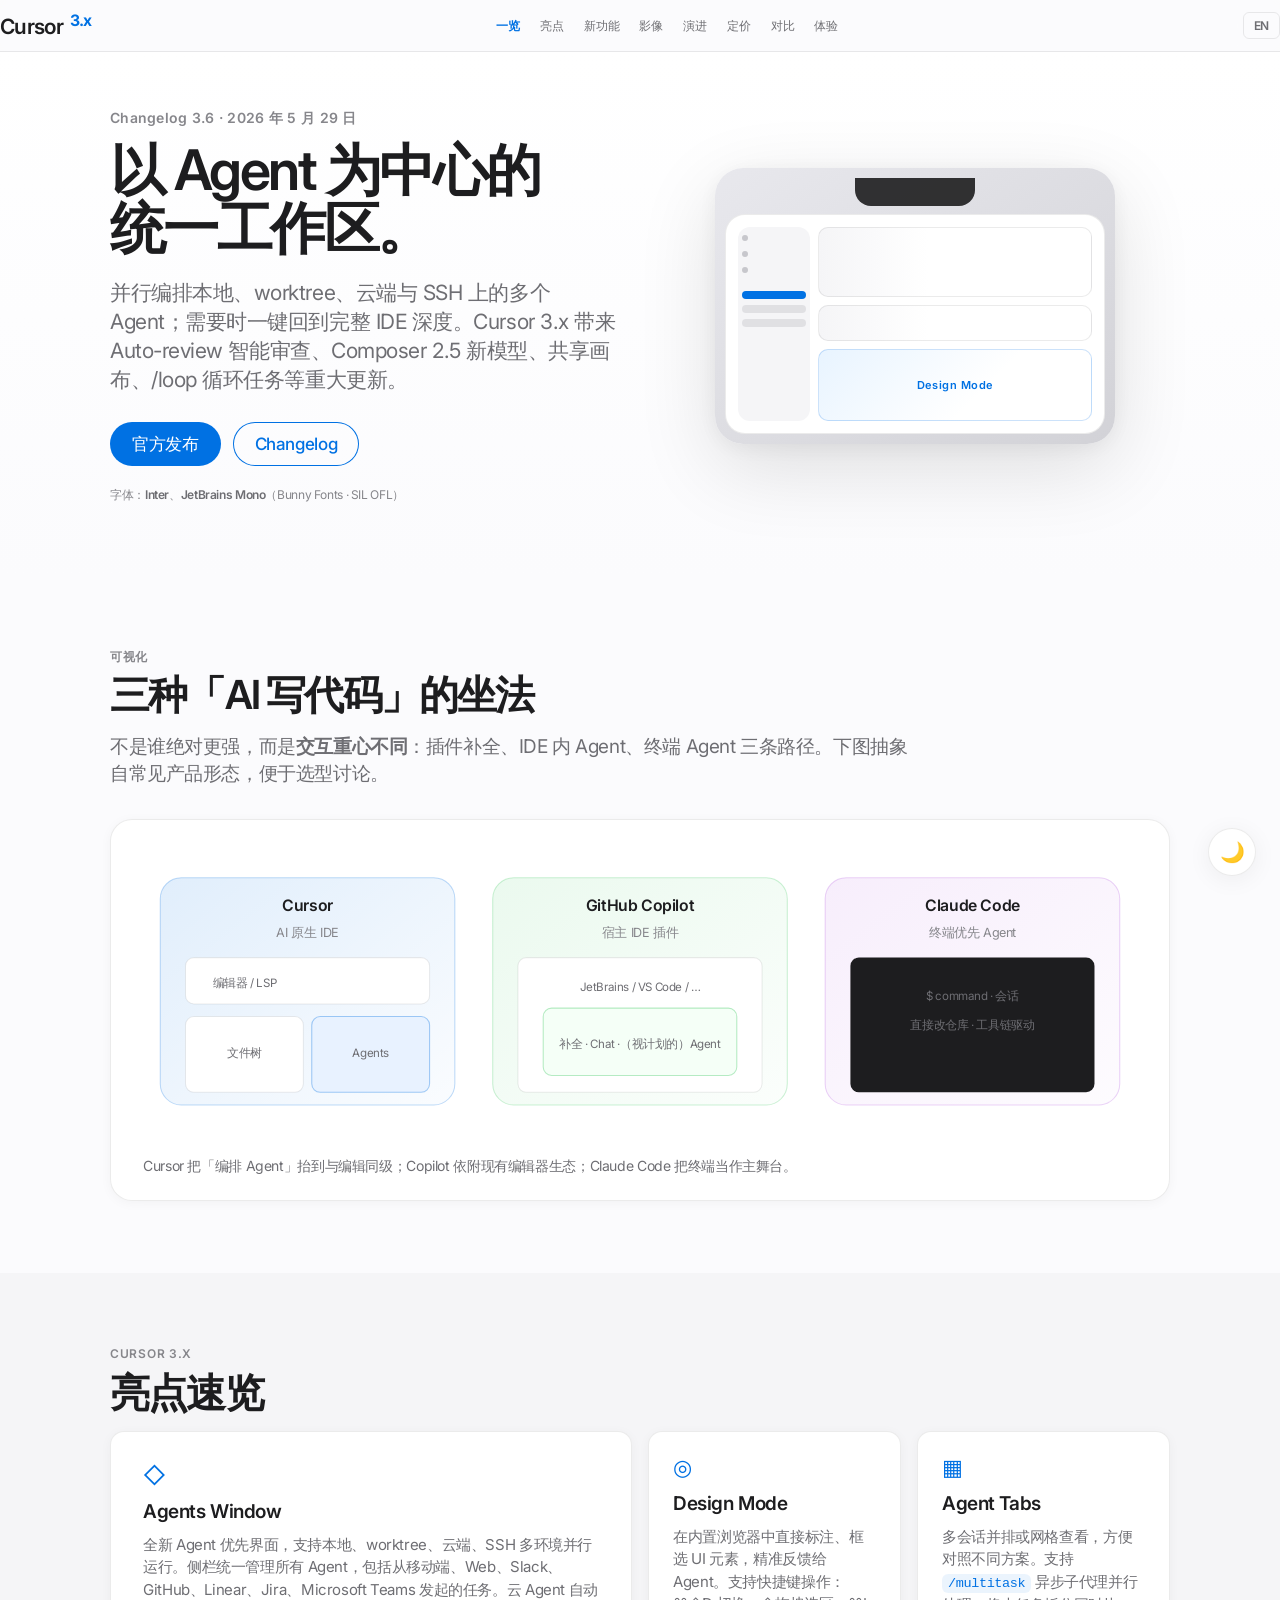
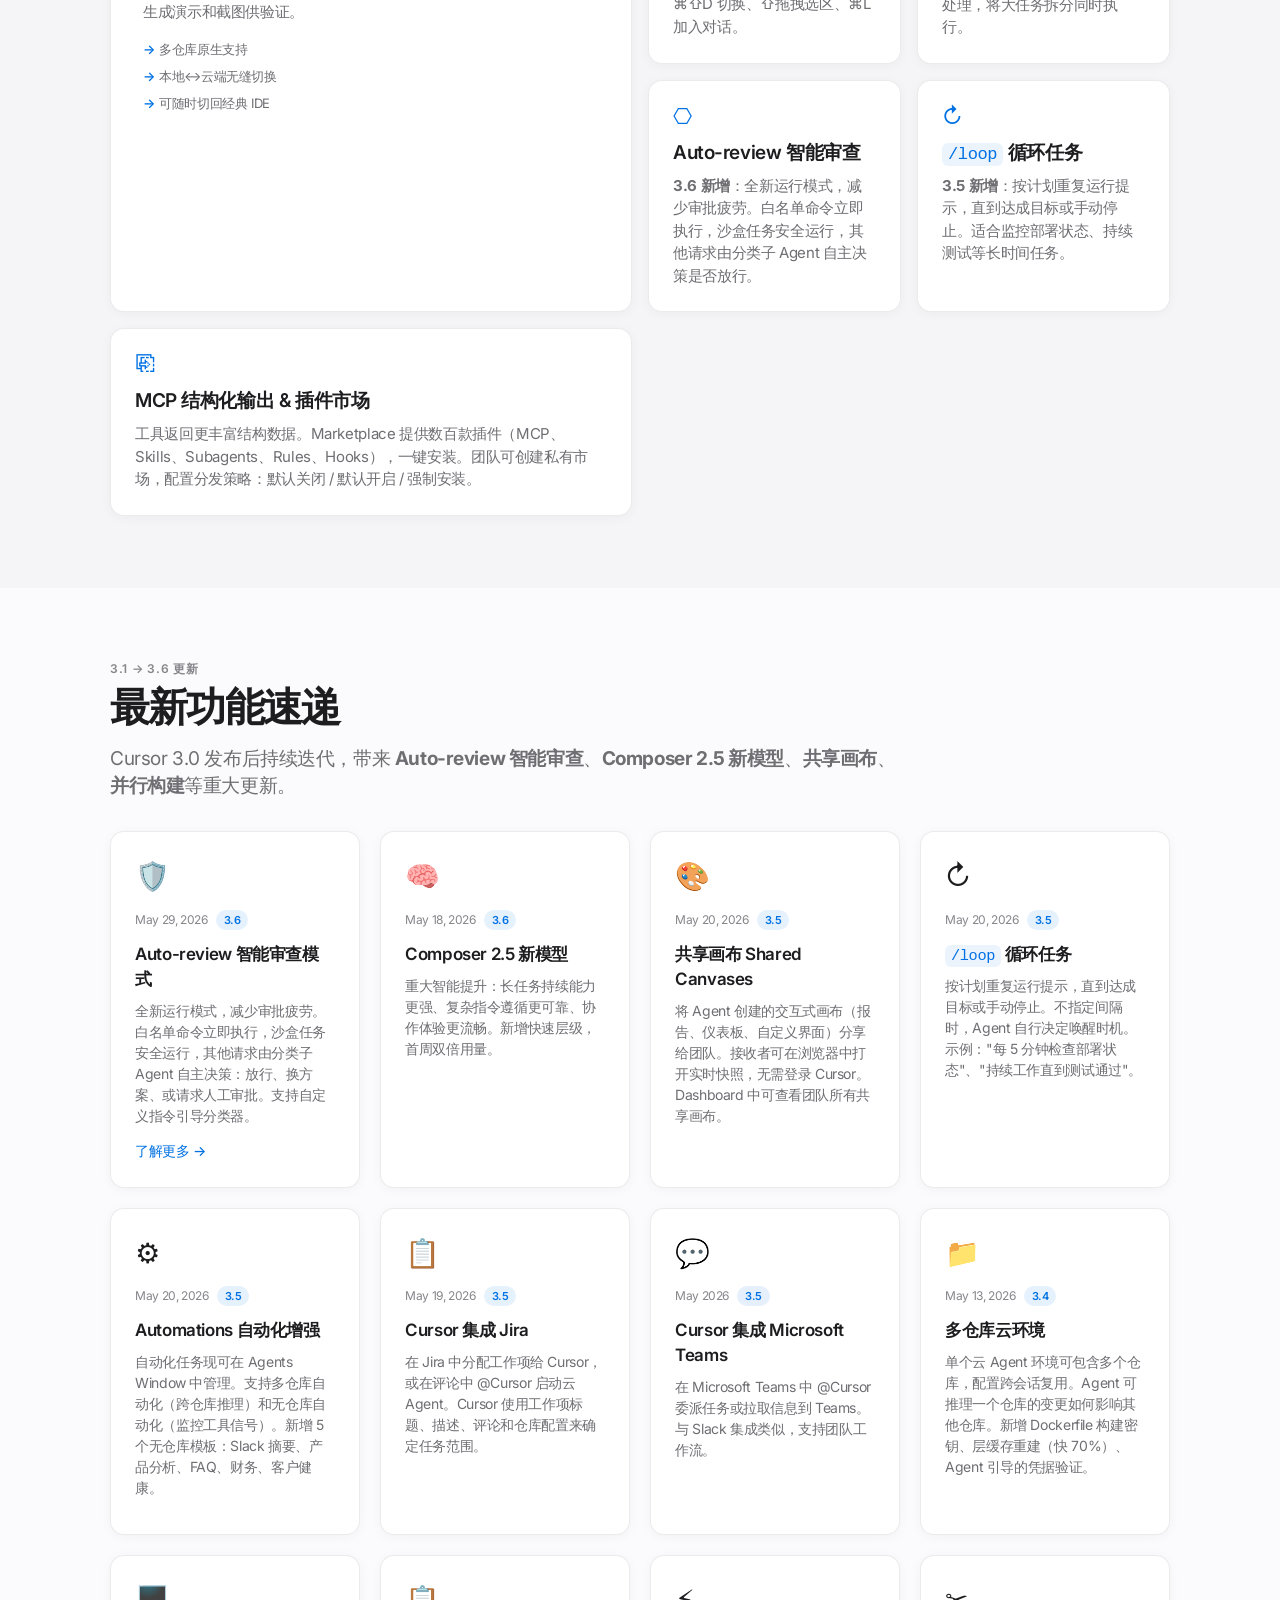
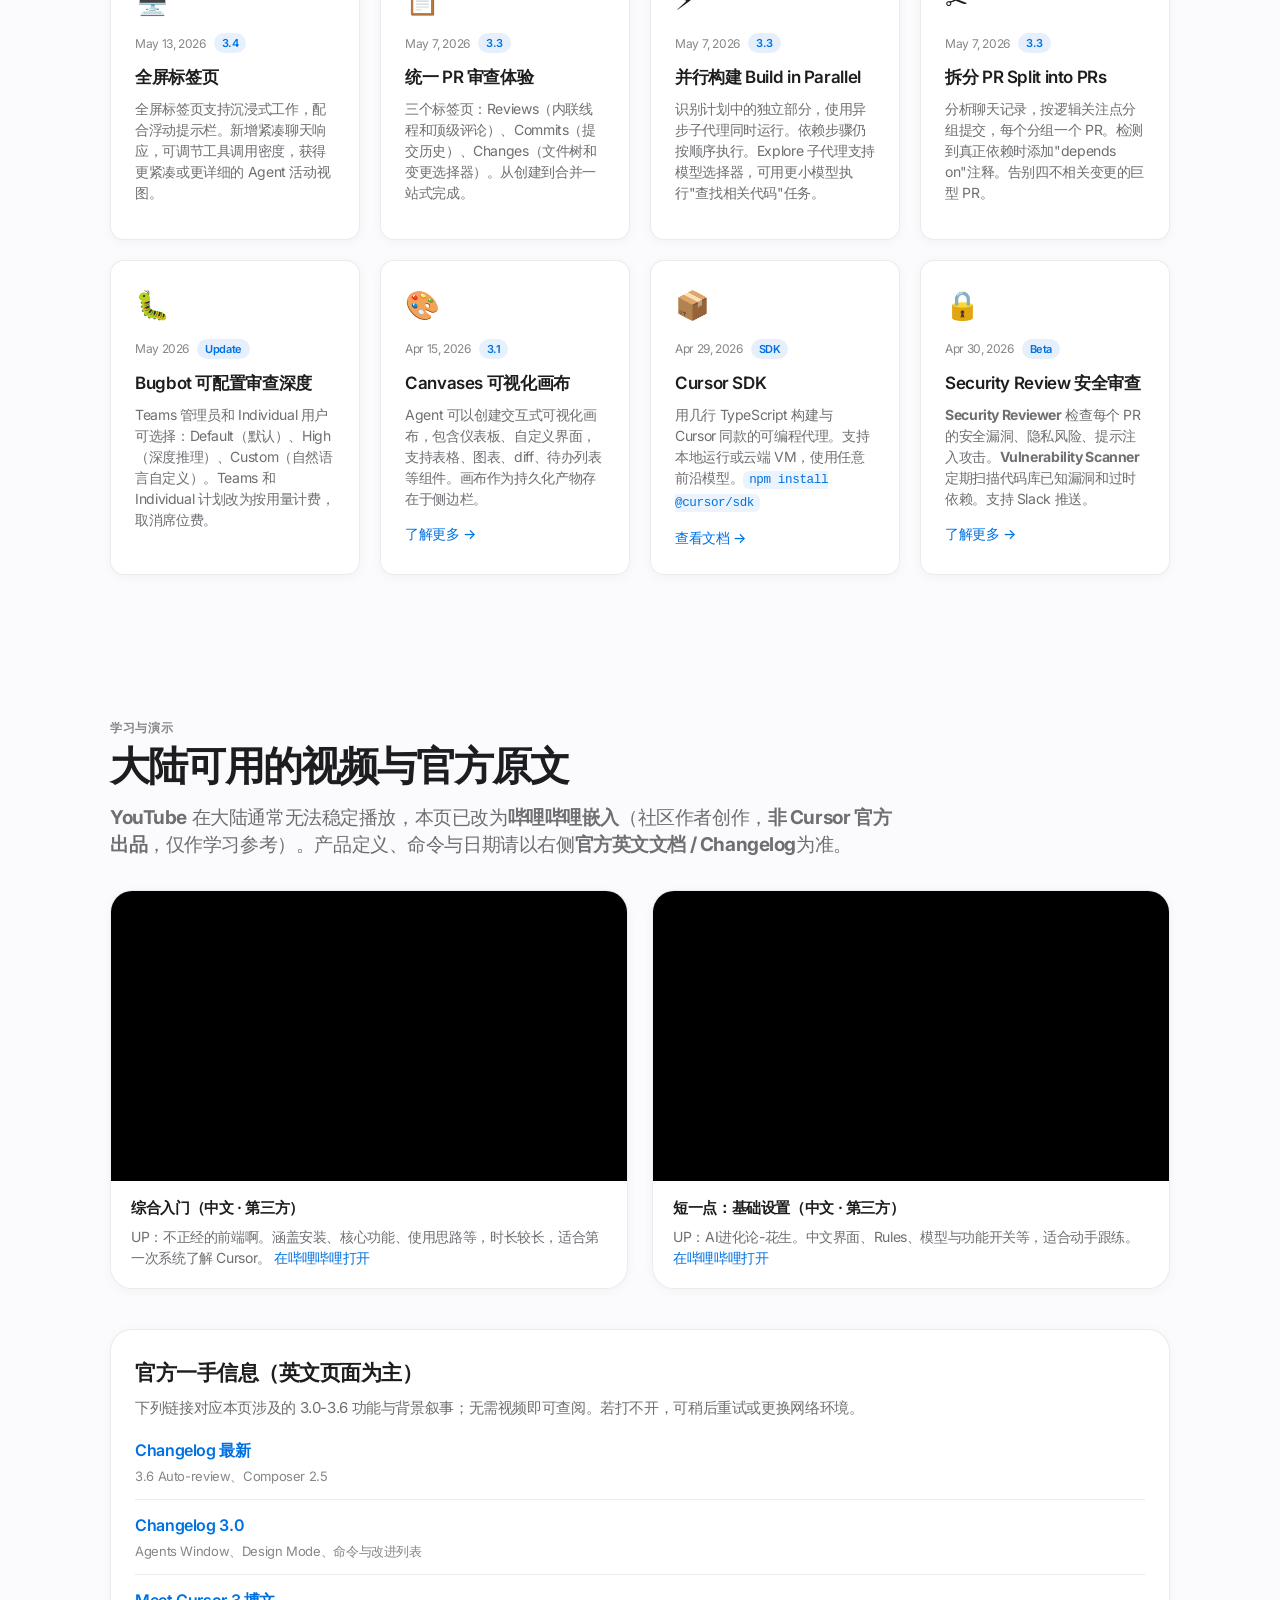
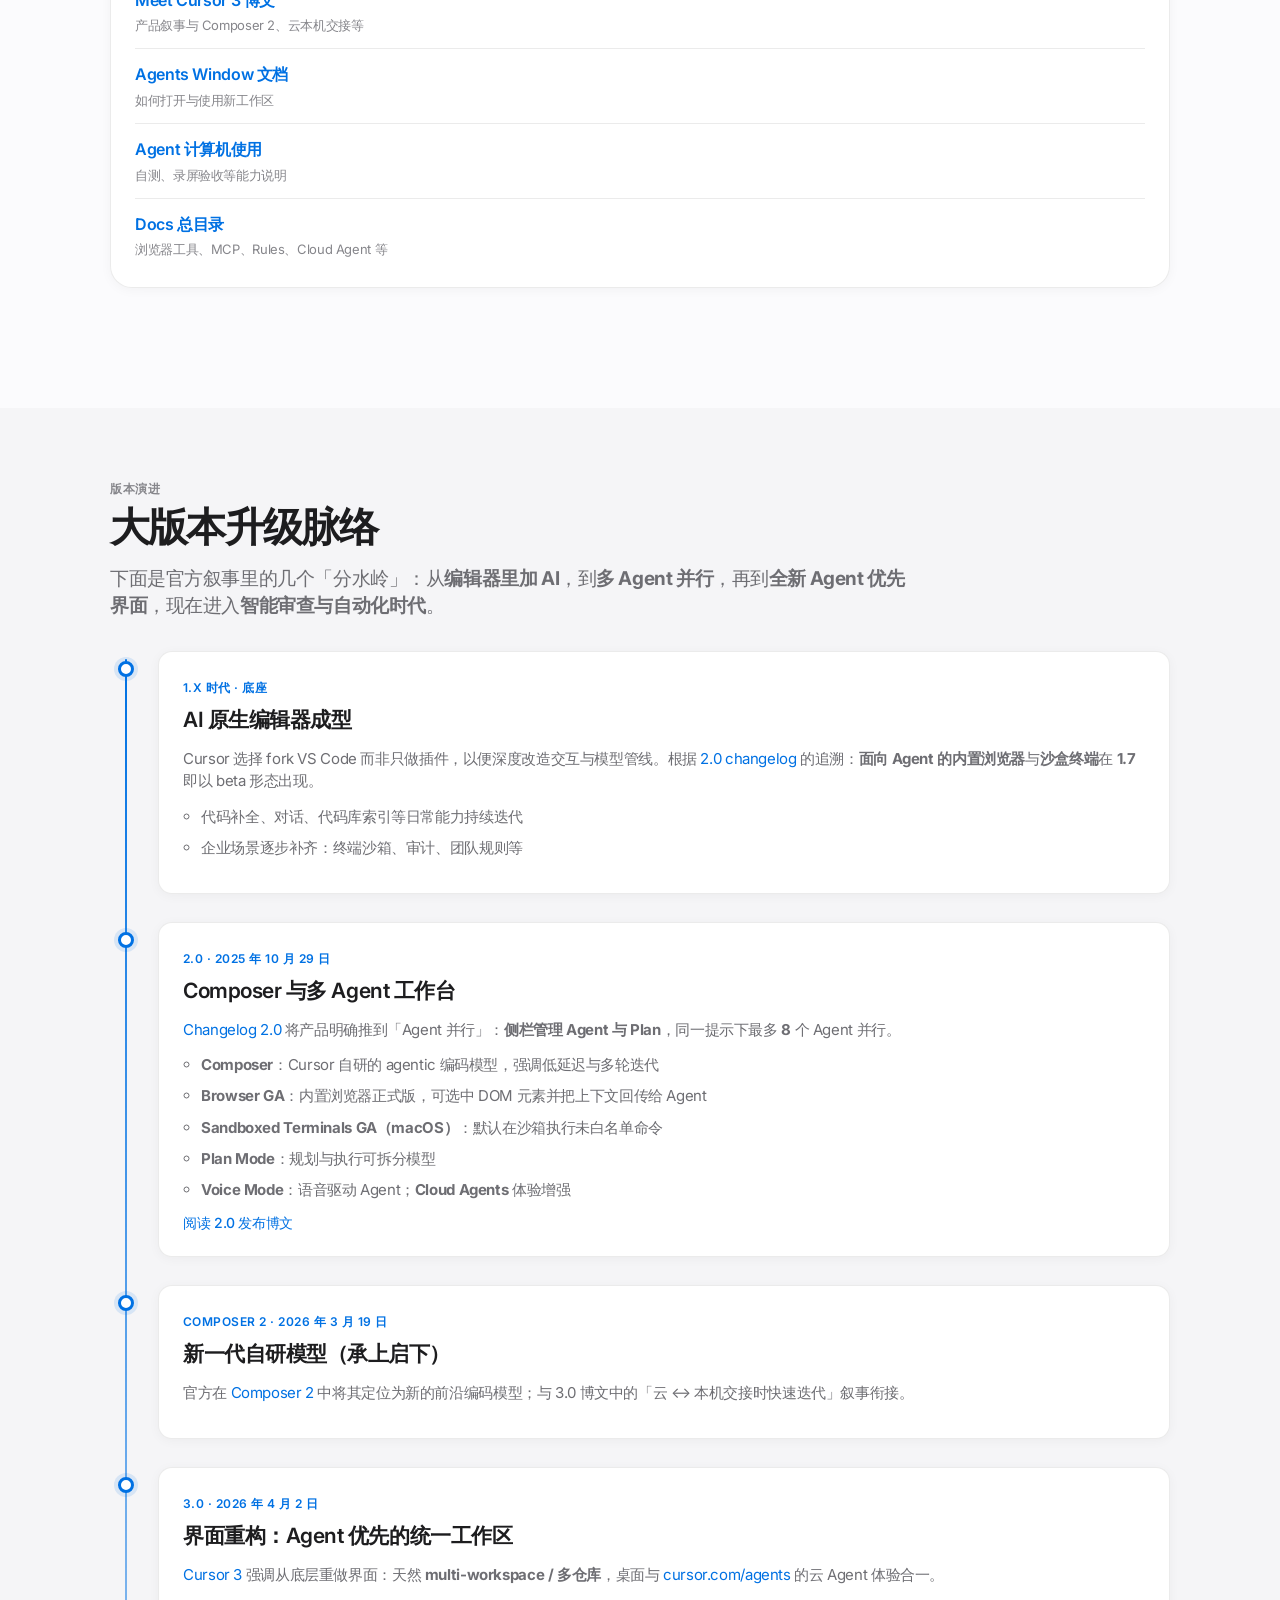
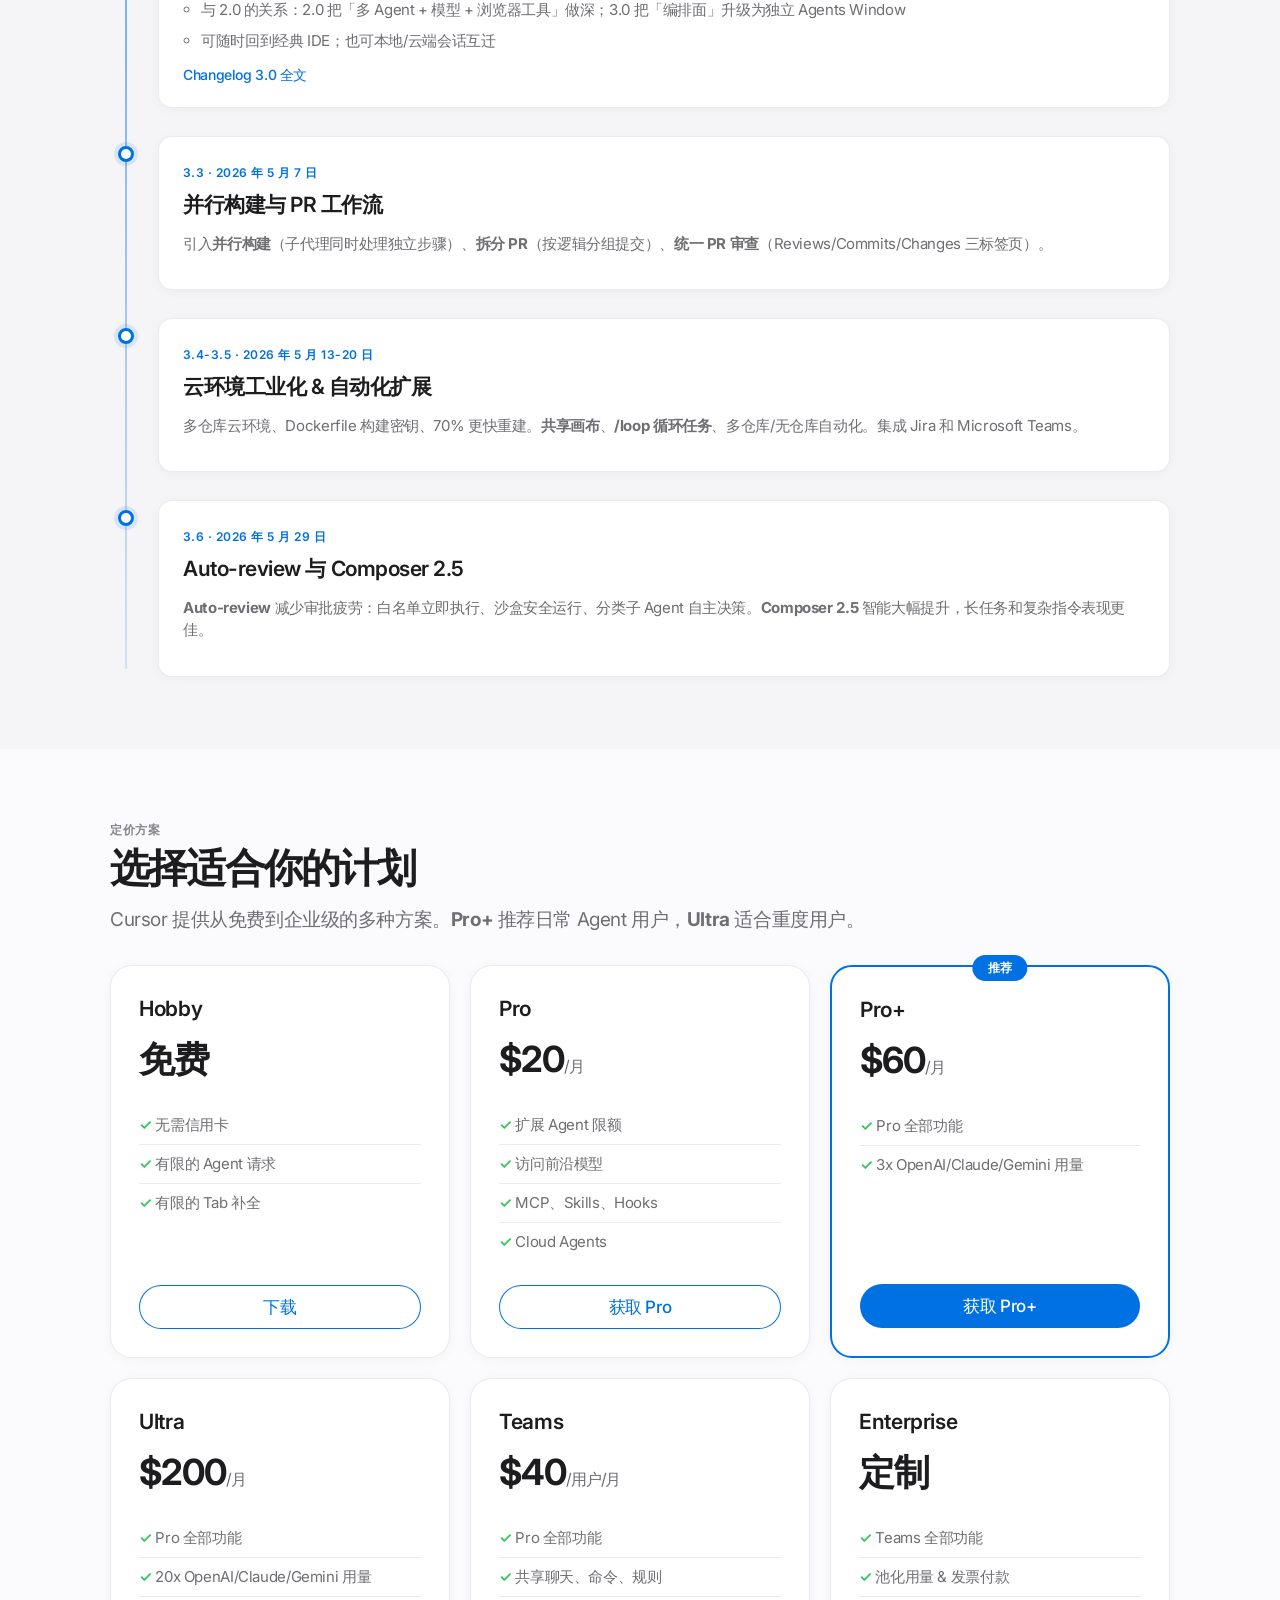
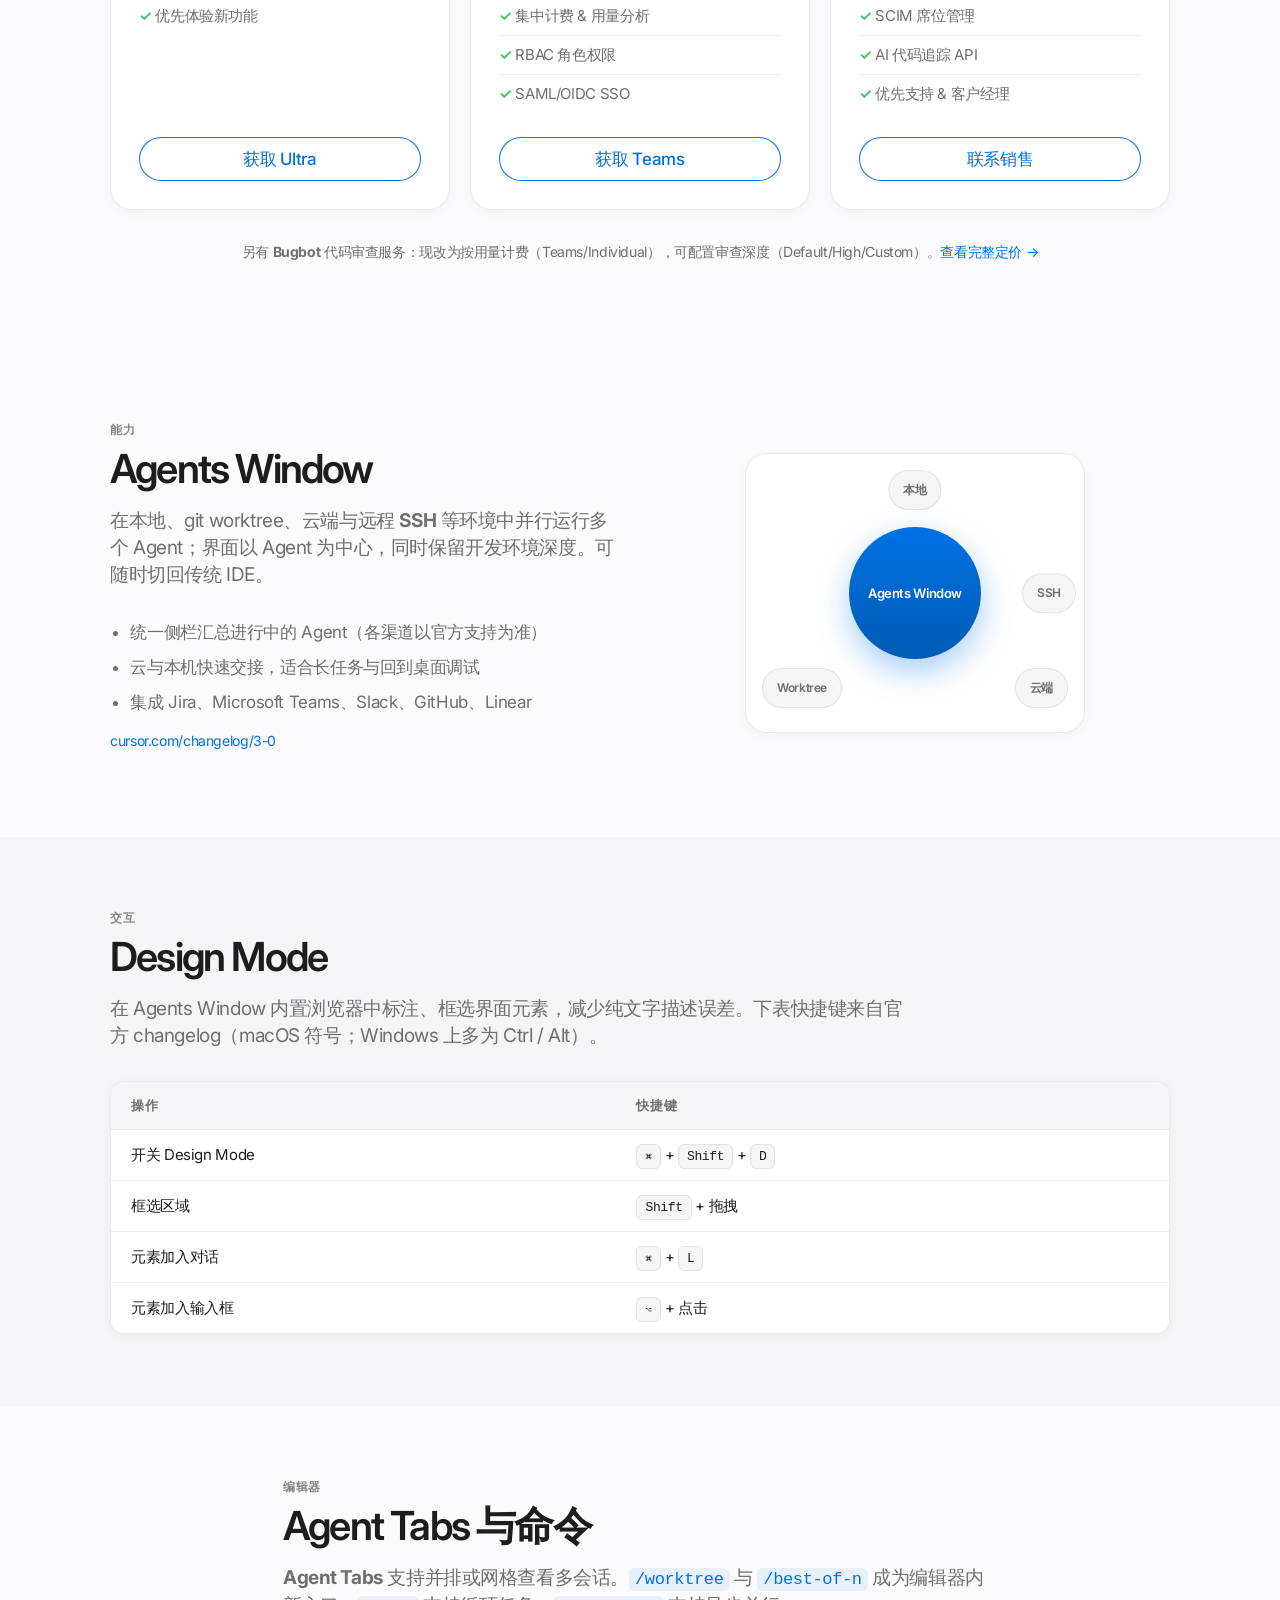
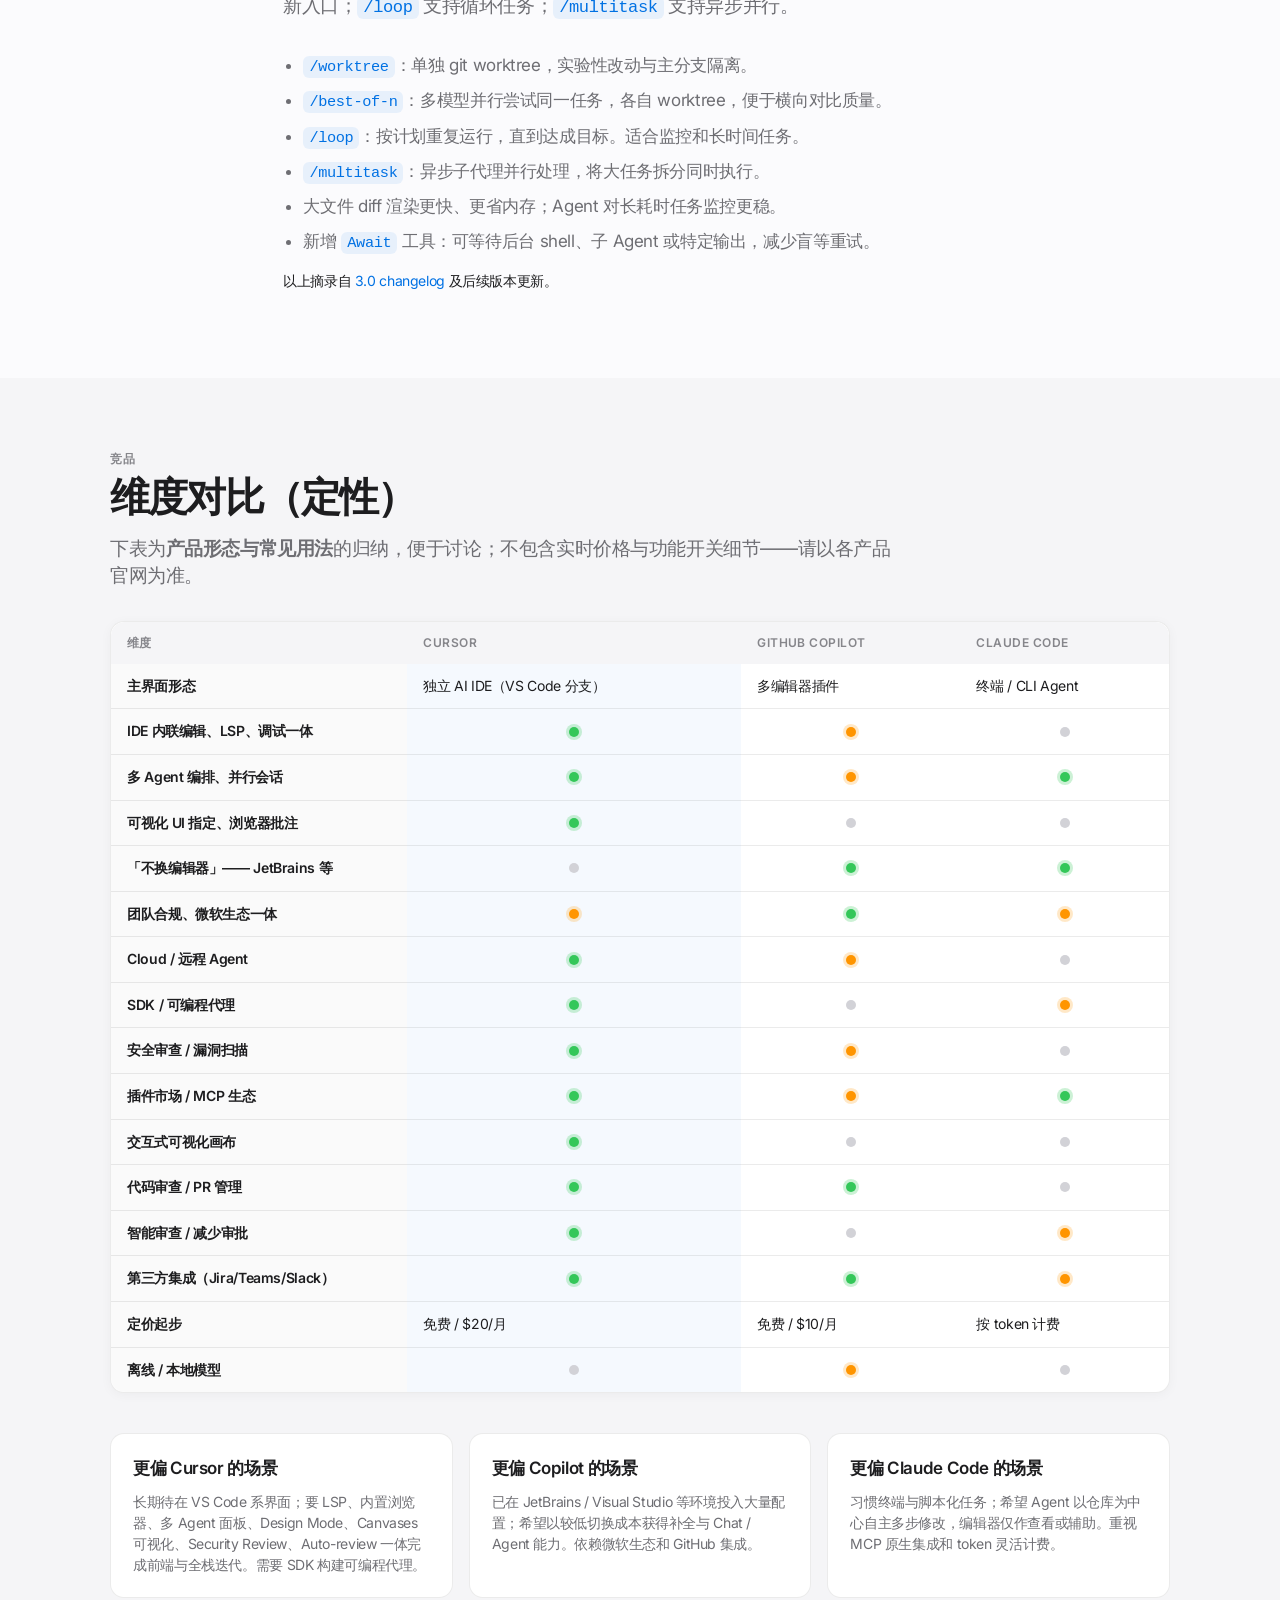
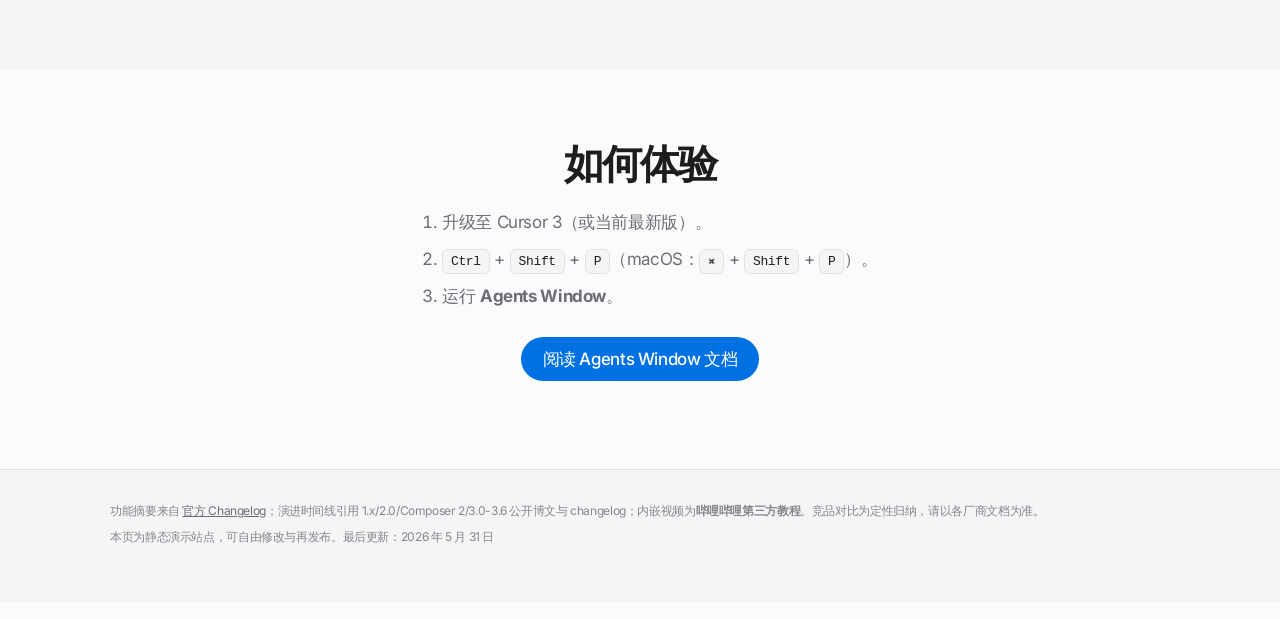
==== commit 8c349cec: "feat: 更新至 3.6，添加 Auto-review、Composer 2.5、共享画布、/loop 等新功能" ====
--- a/index.html
+++ b/index.html
@@ -3,14 +3,14 @@
   <head>
     <meta charset="UTF-8" />
     <meta name="viewport" content="width=device-width, initial-scale=1" />
-    <meta name="description" content="Cursor 3.x 介绍页：Agents Window、Design Mode、Canvases、SDK、定价方案、竞品对比。3.0→3.1→3.2 演进全记录。" />
+    <meta name="description" content="Cursor 3.x 介绍页：Agents Window、Design Mode、Canvases、SDK、Auto-review、Composer 2.5、定价方案、竞品对比。3.0→3.6 演进全记录。" />
     <meta name="theme-color" content="#fbfbfd" media="(prefers-color-scheme: light)" />
     <meta name="theme-color" content="#1d1d1f" media="(prefers-color-scheme: dark)" />
     
     <!-- Open Graph -->
     <meta property="og:type" content="website" />
     <meta property="og:title" content="Cursor 3.x · 完整功能介绍" />
-    <meta property="og:description" content="Cursor 3.x 全功能介绍：Agents Window、Design Mode、Canvases、SDK、Security Review、定价方案" />
+    <meta property="og:description" content="Cursor 3.x 全功能介绍：Agents Window、Design Mode、Canvases、Auto-review、Composer 2.5、定价方案" />
     <meta property="og:locale" content="zh_CN" />
     
     <!-- PWA -->
@@ -52,12 +52,12 @@
       <section class="hero">
         <div class="container hero-grid">
           <div class="hero-copy">
-            <p class="eyebrow">Changelog 3.2 · 2026 年 4 月 24 日</p>
+            <p class="eyebrow">Changelog 3.6 · 2026 年 5 月 29 日</p>
             <h1>以 Agent 为中心的<br />统一工作区。</h1>
-            <p class="lead">并行编排本地、worktree、云端与 SSH 上的多个 Agent；需要时一键回到完整 IDE 深度。Cursor 3.x 带来 Canvases 可视化、SDK 编程接口、Security Review 安全审查等重大更新。</p>
+            <p class="lead">并行编排本地、worktree、云端与 SSH 上的多个 Agent；需要时一键回到完整 IDE 深度。Cursor 3.x 带来 Auto-review 智能审查、Composer 2.5 新模型、共享画布、/loop 循环任务等重大更新。</p>
             <div class="hero-actions">
               <a class="btn btn-primary" href="https://cursor.com/blog/cursor-3" target="_blank" rel="noopener noreferrer">官方发布</a>
-              <a class="btn btn-secondary" href="https://cursor.com/changelog/3-0" target="_blank" rel="noopener noreferrer">Changelog</a>
+              <a class="btn btn-secondary" href="https://cursor.com/changelog" target="_blank" rel="noopener noreferrer">Changelog</a>
             </div>
             <p class="font-note">字体：<strong>Inter</strong>、<strong>JetBrains Mono</strong>（Bunny Fonts · SIL OFL）</p>
           </div>
@@ -136,7 +136,7 @@
             <article class="bento-card bento-large animate-on-scroll">
               <div class="bento-icon" aria-hidden="true">◇</div>
               <h3>Agents Window</h3>
-              <p>全新 Agent 优先界面，支持本地、worktree、云端、SSH 多环境并行运行。侧栏统一管理所有 Agent，包括从移动端、Web、Slack、GitHub、Linear 发起的任务。云 Agent 自动生成演示和截图供验证。</p>
+              <p>全新 Agent 优先界面，支持本地、worktree、云端、SSH 多环境并行运行。侧栏统一管理所有 Agent，包括从移动端、Web、Slack、GitHub、Linear、Jira、Microsoft Teams 发起的任务。云 Agent 自动生成演示和截图供验证。</p>
               <ul class="bento-list">
                 <li>多仓库原生支持</li>
                 <li>本地↔云端无缝切换</li>
@@ -154,14 +154,14 @@
               <p>多会话并排或网格查看，方便对照不同方案。支持 <code>/multitask</code> 异步子代理并行处理，将大任务拆分同时执行。</p>
             </article>
             <article class="bento-card animate-on-scroll">
-              <div class="bento-icon" aria-hidden="true">⎇</div>
-              <h3><code>/worktree</code></h3>
-              <p>创建独立 git worktree，实验性改动与主分支完全隔离。后台运行多个隔离任务，准备就绪后一键移入前台测试。</p>
+              <div class="bento-icon" aria-hidden="true">⎔</div>
+              <h3>Auto-review 智能审查</h3>
+              <p><strong>3.6 新增</strong>：全新运行模式，减少审批疲劳。白名单命令立即执行，沙盒任务安全运行，其他请求由分类子 Agent 自主决策是否放行。</p>
             </article>
             <article class="bento-card animate-on-scroll">
-              <div class="bento-icon" aria-hidden="true">≋</div>
-              <h3><code>/best-of-n</code></h3>
-              <p>多模型并行尝试同一任务，各自 worktree 隔离。完成后对比结果，选择最优方案合并。适合探索性任务和质量对比。</p>
+              <div class="bento-icon" aria-hidden="true">↻</div>
+              <h3><code>/loop</code> 循环任务</h3>
+              <p><strong>3.5 新增</strong>：按计划重复运行提示，直到达成目标或手动停止。适合监控部署状态、持续测试等长时间任务。</p>
             </article>
             <article class="bento-card bento-wide animate-on-scroll">
               <div class="bento-icon" aria-hidden="true">⎘</div>
@@ -172,14 +172,158 @@
         </div>
       </section>
 
-      <!-- New Features (3.1 - 3.2) -->
+      <!-- New Features (3.1 - 3.6) -->
       <section id="new-features" class="section">
         <div class="container">
-          <p class="section-label">3.1 → 3.2 更新</p>
+          <p class="section-label">3.1 → 3.6 更新</p>
           <h2 class="section-title">最新功能速递</h2>
-          <p class="section-desc">Cursor 3.0 发布后持续迭代，带来 <strong>Canvases 可视化</strong>、<strong>SDK 编程接口</strong>、<strong>Security Review</strong> 等重大更新。</p>
+          <p class="section-desc">Cursor 3.0 发布后持续迭代，带来 <strong>Auto-review 智能审查</strong>、<strong>Composer 2.5 新模型</strong>、<strong>共享画布</strong>、<strong>并行构建</strong>等重大更新。</p>
           
           <div class="feature-grid">
+            <!-- Auto-review -->
+            <article class="feature-card animate-on-scroll">
+              <div class="feature-icon">🛡️</div>
+              <div class="feature-meta">
+                <span class="feature-date">May 29, 2026</span>
+                <span class="feature-version">3.6</span>
+              </div>
+              <h3>Auto-review 智能审查模式</h3>
+              <p>全新运行模式，减少审批疲劳。白名单命令立即执行，沙盒任务安全运行，其他请求由分类子 Agent 自主决策：放行、换方案、或请求人工审批。支持自定义指令引导分类器。</p>
+              <a href="https://cursor.com/changelog" target="_blank" rel="noopener noreferrer">了解更多 →</a>
+            </article>
+
+            <!-- Composer 2.5 -->
+            <article class="feature-card animate-on-scroll">
+              <div class="feature-icon">🧠</div>
+              <div class="feature-meta">
+                <span class="feature-date">May 18, 2026</span>
+                <span class="feature-version">3.6</span>
+              </div>
+              <h3>Composer 2.5 新模型</h3>
+              <p>重大智能提升：长任务持续能力更强、复杂指令遵循更可靠、协作体验更流畅。新增快速层级，首周双倍用量。</p>
+            </article>
+
+            <!-- Shared Canvases -->
+            <article class="feature-card animate-on-scroll">
+              <div class="feature-icon">🎨</div>
+              <div class="feature-meta">
+                <span class="feature-date">May 20, 2026</span>
+                <span class="feature-version">3.5</span>
+              </div>
+              <h3>共享画布 Shared Canvases</h3>
+              <p>将 Agent 创建的交互式画布（报告、仪表板、自定义界面）分享给团队。接收者可在浏览器中打开实时快照，无需登录 Cursor。Dashboard 中可查看团队所有共享画布。</p>
+            </article>
+
+            <!-- /loop -->
+            <article class="feature-card animate-on-scroll">
+              <div class="feature-icon">↻</div>
+              <div class="feature-meta">
+                <span class="feature-date">May 20, 2026</span>
+                <span class="feature-version">3.5</span>
+              </div>
+              <h3><code>/loop</code> 循环任务</h3>
+              <p>按计划重复运行提示，直到达成目标或手动停止。不指定间隔时，Agent 自行决定唤醒时机。示例："每 5 分钟检查部署状态"、"持续工作直到测试通过"。</p>
+            </article>
+
+            <!-- Automations -->
+            <article class="feature-card animate-on-scroll">
+              <div class="feature-icon">⚙️</div>
+              <div class="feature-meta">
+                <span class="feature-date">May 20, 2026</span>
+                <span class="feature-version">3.5</span>
+              </div>
+              <h3>Automations 自动化增强</h3>
+              <p>自动化任务现可在 Agents Window 中管理。支持多仓库自动化（跨仓库推理）和无仓库自动化（监控工具信号）。新增 5 个无仓库模板：Slack 摘要、产品分析、FAQ、财务、客户健康。</p>
+            </article>
+
+            <!-- Cursor in Jira -->
+            <article class="feature-card animate-on-scroll">
+              <div class="feature-icon">📋</div>
+              <div class="feature-meta">
+                <span class="feature-date">May 19, 2026</span>
+                <span class="feature-version">3.5</span>
+              </div>
+              <h3>Cursor 集成 Jira</h3>
+              <p>在 Jira 中分配工作项给 Cursor，或在评论中 @Cursor 启动云 Agent。Cursor 使用工作项标题、描述、评论和仓库配置来确定任务范围。</p>
+            </article>
+
+            <!-- Cursor in Teams -->
+            <article class="feature-card animate-on-scroll">
+              <div class="feature-icon">💬</div>
+              <div class="feature-meta">
+                <span class="feature-date">May 2026</span>
+                <span class="feature-version">3.5</span>
+              </div>
+              <h3>Cursor 集成 Microsoft Teams</h3>
+              <p>在 Microsoft Teams 中 @Cursor 委派任务或拉取信息到 Teams。与 Slack 集成类似，支持团队工作流。</p>
+            </article>
+
+            <!-- Multi-repo Environments -->
+            <article class="feature-card animate-on-scroll">
+              <div class="feature-icon">📁</div>
+              <div class="feature-meta">
+                <span class="feature-date">May 13, 2026</span>
+                <span class="feature-version">3.4</span>
+              </div>
+              <h3>多仓库云环境</h3>
+              <p>单个云 Agent 环境可包含多个仓库，配置跨会话复用。Agent 可推理一个仓库的变更如何影响其他仓库。新增 Dockerfile 构建密钥、层缓存重建（快 70%）、Agent 引导的凭据验证。</p>
+            </article>
+
+            <!-- Full-screen tabs -->
+            <article class="feature-card animate-on-scroll">
+              <div class="feature-icon">🖥️</div>
+              <div class="feature-meta">
+                <span class="feature-date">May 13, 2026</span>
+                <span class="feature-version">3.4</span>
+              </div>
+              <h3>全屏标签页</h3>
+              <p>全屏标签页支持沉浸式工作，配合浮动提示栏。新增紧凑聊天响应，可调节工具调用密度，获得更紧凑或更详细的 Agent 活动视图。</p>
+            </article>
+
+            <!-- PR Review -->
+            <article class="feature-card animate-on-scroll">
+              <div class="feature-icon">📋</div>
+              <div class="feature-meta">
+                <span class="feature-date">May 7, 2026</span>
+                <span class="feature-version">3.3</span>
+              </div>
+              <h3>统一 PR 审查体验</h3>
+              <p>三个标签页：Reviews（内联线程和顶级评论）、Commits（提交历史）、Changes（文件树和变更选择器）。从创建到合并一站式完成。</p>
+            </article>
+
+            <!-- Build in Parallel -->
+            <article class="feature-card animate-on-scroll">
+              <div class="feature-icon">⚡</div>
+              <div class="feature-meta">
+                <span class="feature-date">May 7, 2026</span>
+                <span class="feature-version">3.3</span>
+              </div>
+              <h3>并行构建 Build in Parallel</h3>
+              <p>识别计划中的独立部分，使用异步子代理同时运行。依赖步骤仍按顺序执行。Explore 子代理支持模型选择器，可用更小模型执行"查找相关代码"任务。</p>
+            </article>
+
+            <!-- Split PRs -->
+            <article class="feature-card animate-on-scroll">
+              <div class="feature-icon">✂️</div>
+              <div class="feature-meta">
+                <span class="feature-date">May 7, 2026</span>
+                <span class="feature-version">3.3</span>
+              </div>
+              <h3>拆分 PR Split into PRs</h3>
+              <p>分析聊天记录，按逻辑关注点分组提交，每个分组一个 PR。检测到真正依赖时添加"depends on"注释。告别四不相关变更的巨型 PR。</p>
+            </article>
+
+            <!-- Bugbot Effort Levels -->
+            <article class="feature-card animate-on-scroll">
+              <div class="feature-icon">🐛</div>
+              <div class="feature-meta">
+                <span class="feature-date">May 2026</span>
+                <span class="feature-version">Update</span>
+              </div>
+              <h3>Bugbot 可配置审查深度</h3>
+              <p>Teams 管理员和 Individual 用户可选择：Default（默认）、High（深度推理）、Custom（自然语言自定义）。Teams 和 Individual 计划改为按用量计费，取消席位费。</p>
+            </article>
+
             <!-- Canvases -->
             <article class="feature-card animate-on-scroll">
               <div class="feature-icon">🎨</div>
@@ -192,39 +336,6 @@
               <a href="https://cursor.com/blog/canvas" target="_blank" rel="noopener noreferrer">了解更多 →</a>
             </article>
 
-            <!-- Multitask -->
-            <article class="feature-card animate-on-scroll">
-              <div class="feature-icon">⚡</div>
-              <div class="feature-meta">
-                <span class="feature-date">Apr 24, 2026</span>
-                <span class="feature-version">3.2</span>
-              </div>
-              <h3>/multitask 异步并行</h3>
-              <p>使用 <code>/multitask</code> 命令，Cursor 会运行异步子代理并行处理请求，将大任务拆分为小块由多个子代理同时完成，无需排队等待。</p>
-            </article>
-
-            <!-- Worktrees -->
-            <article class="feature-card animate-on-scroll">
-              <div class="feature-icon">🌿</div>
-              <div class="feature-meta">
-                <span class="feature-date">Apr 24, 2026</span>
-                <span class="feature-version">3.2</span>
-              </div>
-              <h3>改进的 Worktrees</h3>
-              <p>在 Agents Window 中运行后台隔离任务。准备测试时，一键将任意分支移入本地前台。跨分支并行开发更顺畅。</p>
-            </article>
-
-            <!-- Multi-root -->
-            <article class="feature-card animate-on-scroll">
-              <div class="feature-icon">📁</div>
-              <div class="feature-meta">
-                <span class="feature-date">Apr 24, 2026</span>
-                <span class="feature-version">3.2</span>
-              </div>
-              <h3>Multi-root 工作区</h3>
-              <p>单个 Agent 会话可瞄准由多个文件夹组成的可复用工作区，实现跨仓库（前端、后端、共享库）修改，无需反复切换目标。</p>
-            </article>
-
             <!-- SDK -->
             <article class="feature-card animate-on-scroll">
               <div class="feature-icon">📦</div>
@@ -239,7 +350,7 @@
 
             <!-- Security Review -->
             <article class="feature-card animate-on-scroll">
-              <div class="feature-icon">🛡️</div>
+              <div class="feature-icon">🔒</div>
               <div class="feature-meta">
                 <span class="feature-date">Apr 30, 2026</span>
                 <span class="feature-version">Beta</span>
@@ -247,28 +358,6 @@
               <h3>Security Review 安全审查</h3>
               <p><strong>Security Reviewer</strong> 检查每个 PR 的安全漏洞、隐私风险、提示注入攻击。<strong>Vulnerability Scanner</strong> 定期扫描代码库已知漏洞和过时依赖。支持 Slack 推送。</p>
               <a href="https://cursor.com/docs/security-review" target="_blank" rel="noopener noreferrer">了解更多 →</a>
-            </article>
-
-            <!-- Team Marketplace -->
-            <article class="feature-card animate-on-scroll">
-              <div class="feature-icon">🏪</div>
-              <div class="feature-meta">
-                <span class="feature-date">May 1, 2026</span>
-                <span class="feature-version">New</span>
-              </div>
-              <h3>Team Marketplace 团队插件市场</h3>
-              <p>管理员可创建团队专属插件市场，配置插件分发策略：Default Off（用户自选）、Default On（默认安装）、Required（强制安装）。</p>
-            </article>
-
-            <!-- Bugbot -->
-            <article class="feature-card animate-on-scroll">
-              <div class="feature-icon">🐛</div>
-              <div class="feature-meta">
-                <span class="feature-date">Apr 8, 2026</span>
-                <span class="feature-version">Update</span>
-              </div>
-              <h3>Bugbot 代码审查增强</h3>
-              <p>Bugbot 学习项目规则并支持 MCP，提供更精准的 PR 审查。Teams 和 Enterprise 计划可使用高级规则和分析仪表板。</p>
             </article>
           </div>
         </div>
@@ -304,13 +393,13 @@
           </div>
           <div class="doc-panel animate-on-scroll">
             <h3 class="doc-panel-title">官方一手信息（英文页面为主）</h3>
-            <p class="doc-panel-lead">下列链接对应本页涉及的 3.0 功能与背景叙事；无需视频即可查阅。若打不开，可稍后重试或更换网络环境。</p>
+            <p class="doc-panel-lead">下列链接对应本页涉及的 3.0-3.6 功能与背景叙事；无需视频即可查阅。若打不开，可稍后重试或更换网络环境。</p>
             <ul class="doc-link-list">
+              <li><a href="https://cursor.com/changelog" target="_blank" rel="noopener noreferrer">Changelog 最新</a><span class="doc-link-hint">3.6 Auto-review、Composer 2.5</span></li>
               <li><a href="https://cursor.com/changelog/3-0" target="_blank" rel="noopener noreferrer">Changelog 3.0</a><span class="doc-link-hint">Agents Window、Design Mode、命令与改进列表</span></li>
               <li><a href="https://cursor.com/blog/cursor-3" target="_blank" rel="noopener noreferrer">Meet Cursor 3 博文</a><span class="doc-link-hint">产品叙事与 Composer 2、云本机交接等</span></li>
               <li><a href="https://cursor.com/docs/agent/agents-window" target="_blank" rel="noopener noreferrer">Agents Window 文档</a><span class="doc-link-hint">如何打开与使用新工作区</span></li>
               <li><a href="https://cursor.com/blog/agent-computer-use" target="_blank" rel="noopener noreferrer">Agent 计算机使用</a><span class="doc-link-hint">自测、录屏验收等能力说明</span></li>
-              <li><a href="https://cursor.com/blog/third-era" target="_blank" rel="noopener noreferrer">The third era</a><span class="doc-link-hint">「第三时代」文字版</span></li>
               <li><a href="https://cursor.com/docs" target="_blank" rel="noopener noreferrer">Docs 总目录</a><span class="doc-link-hint">浏览器工具、MCP、Rules、Cloud Agent 等</span></li>
             </ul>
           </div>
@@ -322,7 +411,7 @@
         <div class="container">
           <p class="section-label">版本演进</p>
           <h2 class="section-title">大版本升级脉络</h2>
-          <p class="section-desc">下面是官方叙事里的几个「分水岭」：从<strong>编辑器里加 AI</strong>，到<strong>多 Agent 并行</strong>，再到<strong>全新 Agent 优先界面</strong>。</p>
+          <p class="section-desc">下面是官方叙事里的几个「分水岭」：从<strong>编辑器里加 AI</strong>，到<strong>多 Agent 并行</strong>，再到<strong>全新 Agent 优先界面</strong>，现在进入<strong>智能审查与自动化时代</strong>。</p>
           <ol class="timeline" role="list">
             <li class="timeline-item">
               <div class="timeline-marker" aria-hidden="true"></div>
@@ -373,6 +462,30 @@
                 <p class="timeline-more"><a href="https://cursor.com/changelog/3-0" target="_blank" rel="noopener noreferrer">Changelog 3.0 全文</a></p>
               </div>
             </li>
+            <li class="timeline-item">
+              <div class="timeline-marker" aria-hidden="true"></div>
+              <div class="timeline-card">
+                <span class="timeline-era">3.3 · 2026 年 5 月 7 日</span>
+                <h3 class="timeline-title">并行构建与 PR 工作流</h3>
+                <p class="timeline-body">引入<strong>并行构建</strong>（子代理同时处理独立步骤）、<strong>拆分 PR</strong>（按逻辑分组提交）、<strong>统一 PR 审查</strong>（Reviews/Commits/Changes 三标签页）。</p>
+              </div>
+            </li>
+            <li class="timeline-item">
+              <div class="timeline-marker" aria-hidden="true"></div>
+              <div class="timeline-card">
+                <span class="timeline-era">3.4-3.5 · 2026 年 5 月 13-20 日</span>
+                <h3 class="timeline-title">云环境工业化 & 自动化扩展</h3>
+                <p class="timeline-body">多仓库云环境、Dockerfile 构建密钥、70% 更快重建。<strong>共享画布</strong>、<strong>/loop 循环任务</strong>、多仓库/无仓库自动化。集成 Jira 和 Microsoft Teams。</p>
+              </div>
+            </li>
+            <li class="timeline-item">
+              <div class="timeline-marker" aria-hidden="true"></div>
+              <div class="timeline-card">
+                <span class="timeline-era">3.6 · 2026 年 5 月 29 日</span>
+                <h3 class="timeline-title">Auto-review 与 Composer 2.5</h3>
+                <p class="timeline-body"><strong>Auto-review</strong> 减少审批疲劳：白名单立即执行、沙盒安全运行、分类子 Agent 自主决策。<strong>Composer 2.5</strong> 智能大幅提升，长任务和复杂指令表现更佳。</p>
+              </div>
+            </li>
           </ol>
         </div>
       </section>
@@ -476,7 +589,7 @@
           </div>
 
           <div class="pricing-note">
-            <p>另有 <strong>Bugbot</strong> 代码审查服务：Pro $40/用户/月，Teams $40/用户/月。<a href="https://cursor.com/pricing" target="_blank" rel="noopener noreferrer">查看完整定价 →</a></p>
+            <p>另有 <strong>Bugbot</strong> 代码审查服务：现改为按用量计费（Teams/Individual），可配置审查深度（Default/High/Custom）。<a href="https://cursor.com/pricing" target="_blank" rel="noopener noreferrer">查看完整定价 →</a></p>
           </div>
         </div>
       </section>
@@ -491,6 +604,7 @@
             <ul class="checklist">
               <li>统一侧栏汇总进行中的 Agent（各渠道以官方支持为准）</li>
               <li>云与本机快速交接，适合长任务与回到桌面调试</li>
+              <li>集成 Jira、Microsoft Teams、Slack、GitHub、Linear</li>
             </ul>
             <p class="source-note"><a href="https://cursor.com/changelog/3-0" target="_blank" rel="noopener noreferrer">cursor.com/changelog/3-0</a></p>
           </div>
@@ -531,15 +645,16 @@
         <div class="container narrow-block">
           <p class="section-label">编辑器</p>
           <h2 class="section-title">Agent Tabs 与命令</h2>
-          <p class="section-desc"><strong>Agent Tabs</strong> 支持并排或网格查看多会话。<code>/worktree</code> 与 <code>/best-of-n</code> 成为编辑器内新入口；旧选型方式已废弃；云端 Agent 已从编辑器移除（见官方 changelog）。</p>
+          <p class="section-desc"><strong>Agent Tabs</strong> 支持并排或网格查看多会话。<code>/worktree</code> 与 <code>/best-of-n</code> 成为编辑器内新入口；<code>/loop</code> 支持循环任务；<code>/multitask</code> 支持异步并行。</p>
           <ul class="checklist checklist-tight">
             <li><code>/worktree</code>：单独 git worktree，实验性改动与主分支隔离。</li>
             <li><code>/best-of-n</code>：多模型并行尝试同一任务，各自 worktree，便于横向对比质量。</li>
+            <li><code>/loop</code>：按计划重复运行，直到达成目标。适合监控和长时间任务。</li>
+            <li><code>/multitask</code>：异步子代理并行处理，将大任务拆分同时执行。</li>
             <li>大文件 diff 渲染更快、更省内存；Agent 对长耗时任务监控更稳。</li>
             <li>新增 <code>Await</code> 工具：可等待后台 shell、子 Agent 或特定输出，减少盲等重试。</li>
-            <li>共享对话中会附带 Plans；浏览器自动化工具面收敛，并支持截图坐标点击兜底。</li>
           </ul>
-          <p class="source-note">以上摘录自 <a href="https://cursor.com/changelog/3-0" target="_blank" rel="noopener noreferrer">3.0 changelog</a>「Editor / Other」等小节。</p>
+          <p class="source-note">以上摘录自 <a href="https://cursor.com/changelog/3-0" target="_blank" rel="noopener noreferrer">3.0 changelog</a> 及后续版本更新。</p>
         </div>
       </section>
 
@@ -565,13 +680,15 @@
                 <tr><th scope="row">插件市场 / MCP 生态</th><td><span class="dot strong" title="强：Marketplace"></span></td><td><span class="dot mid" title="中：Extensions"></span></td><td><span class="dot strong" title="强：MCP 原生"></span></td></tr>
                 <tr><th scope="row">交互式可视化画布</th><td><span class="dot strong" title="强：Canvases"></span></td><td><span class="dot weak" title="弱"></span></td><td><span class="dot weak" title="弱"></span></td></tr>
                 <tr><th scope="row">代码审查 / PR 管理</th><td><span class="dot strong" title="强：Bugbot"></span></td><td><span class="dot strong" title="强：Copilot Review"></span></td><td><span class="dot weak" title="弱"></span></td></tr>
+                <tr><th scope="row">智能审查 / 减少审批</th><td><span class="dot strong" title="强：Auto-review"></span></td><td><span class="dot weak" title="弱"></span></td><td><span class="dot mid" title="中"></span></td></tr>
+                <tr><th scope="row">第三方集成（Jira/Teams/Slack）</th><td><span class="dot strong" title="强"></span></td><td><span class="dot strong" title="强：GitHub 原生"></span></td><td><span class="dot mid" title="中"></span></td></tr>
                 <tr><th scope="row">定价起步</th><td>免费 / $20/月</td><td>免费 / $10/月</td><td>按 token 计费</td></tr>
                 <tr><th scope="row">离线 / 本地模型</th><td><span class="dot weak" title="弱"></span></td><td><span class="dot mid" title="中：本地模型可选"></span></td><td><span class="dot weak" title="弱"></span></td></tr>
               </tbody>
             </table>
           </div>
           <div class="insight-cards">
-            <article class="insight-card animate-on-scroll"><h3>更偏 Cursor 的场景</h3><p>长期待在 VS Code 系界面；要 LSP、内置浏览器、多 Agent 面板、Design Mode、Canvases 可视化、Security Review 一体完成前端与全栈迭代。需要 SDK 构建可编程代理。</p></article>
+            <article class="insight-card animate-on-scroll"><h3>更偏 Cursor 的场景</h3><p>长期待在 VS Code 系界面；要 LSP、内置浏览器、多 Agent 面板、Design Mode、Canvases 可视化、Security Review、Auto-review 一体完成前端与全栈迭代。需要 SDK 构建可编程代理。</p></article>
             <article class="insight-card animate-on-scroll"><h3>更偏 Copilot 的场景</h3><p>已在 JetBrains / Visual Studio 等环境投入大量配置；希望以较低切换成本获得补全与 Chat / Agent 能力。依赖微软生态和 GitHub 集成。</p></article>
             <article class="insight-card animate-on-scroll"><h3>更偏 Claude Code 的场景</h3><p>习惯终端与脚本化任务；希望 Agent 以仓库为中心自主多步修改，编辑器仅作查看或辅助。重视 MCP 原生集成和 token 灵活计费。</p></article>
           </div>
@@ -594,8 +711,8 @@
 
     <footer class="site-footer">
       <div class="container footer-inner">
-        <p>功能摘要来自 <a href="https://cursor.com/changelog/3-0" target="_blank" rel="noopener noreferrer">官方 Changelog</a>；演进时间线引用 1.x/2.0/Composer 2/3.0 公开博文与 changelog；内嵌视频为<strong>哔哩哔哩第三方教程</strong>。竞品对比为定性归纳，请以各厂商文档为准。</p>
-        <p class="muted">本页为静态演示站点，可自由修改与再发布。</p>
+        <p>功能摘要来自 <a href="https://cursor.com/changelog" target="_blank" rel="noopener noreferrer">官方 Changelog</a>；演进时间线引用 1.x/2.0/Composer 2/3.0-3.6 公开博文与 changelog；内嵌视频为<strong>哔哩哔哩第三方教程</strong>。竞品对比为定性归纳，请以各厂商文档为准。</p>
+        <p class="muted">本页为静态演示站点，可自由修改与再发布。最后更新：2026 年 5 月 31 日</p>
       </div>
     </footer>
 
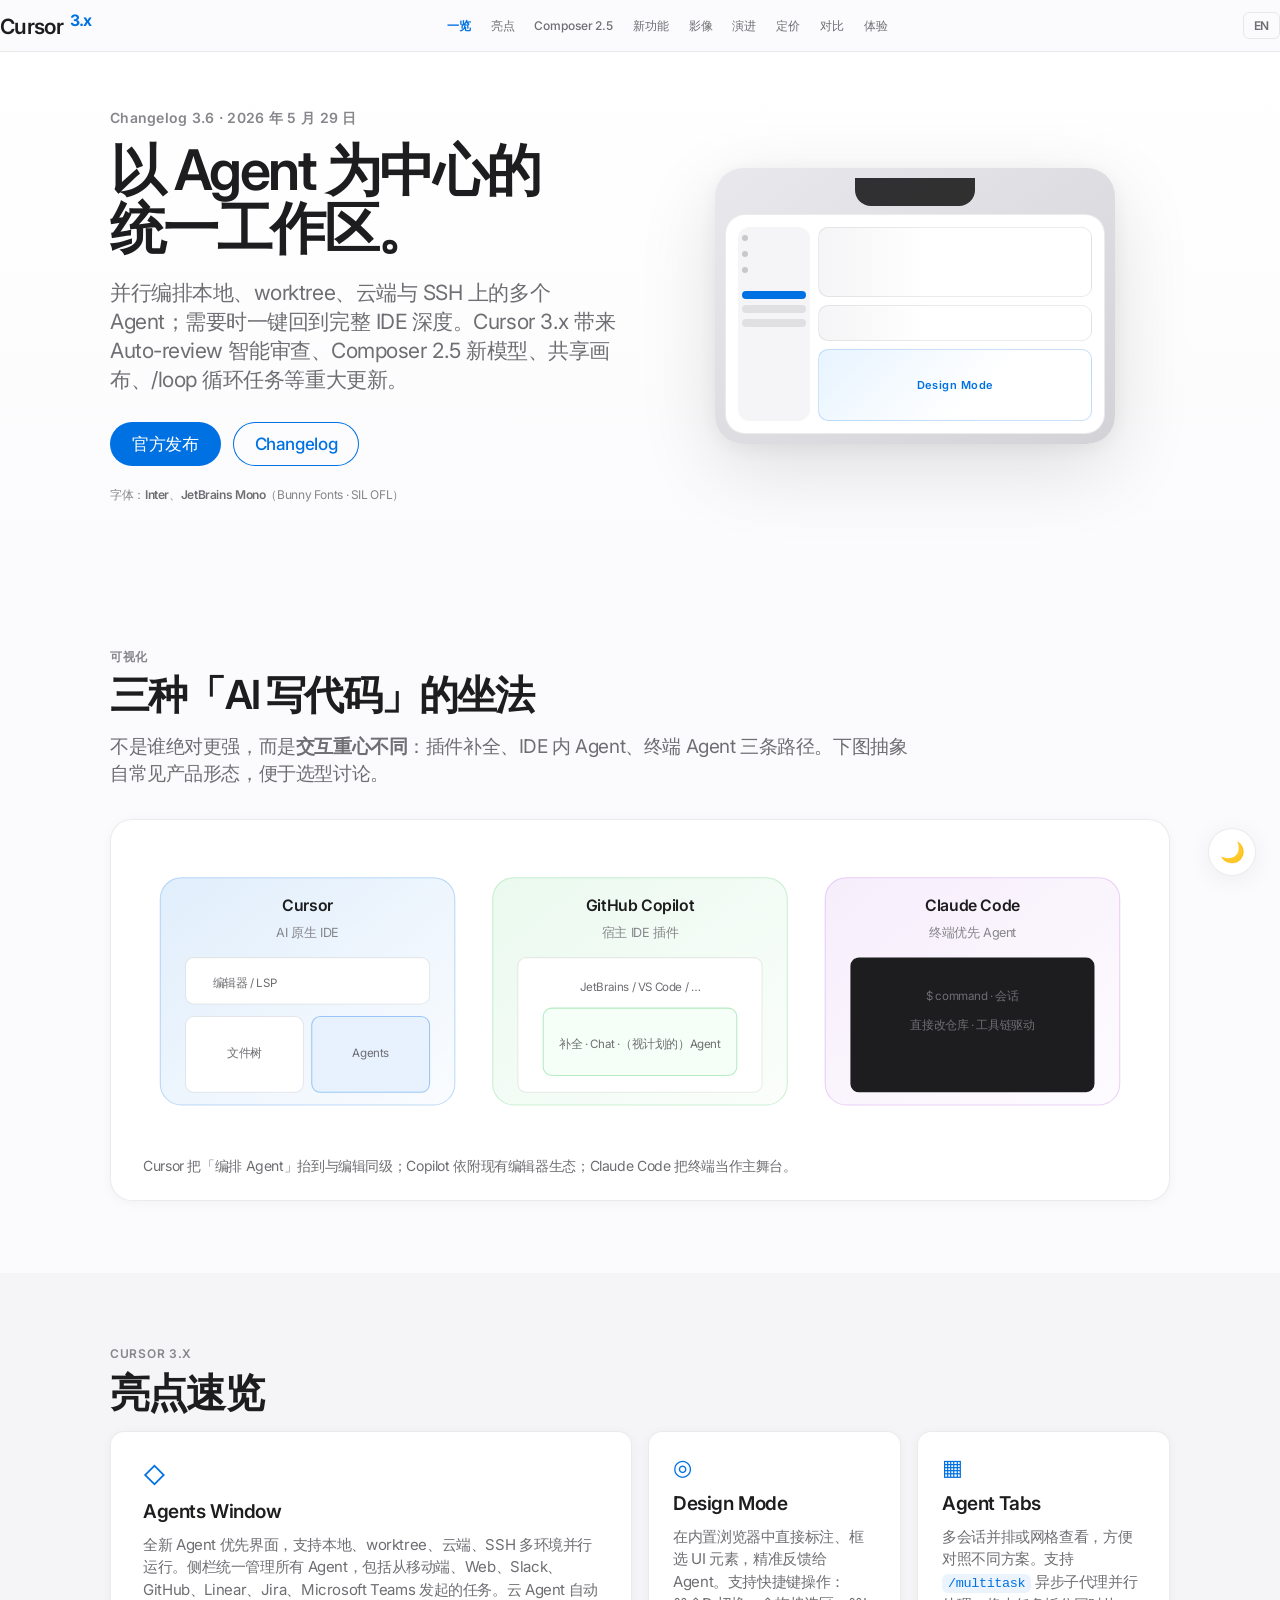
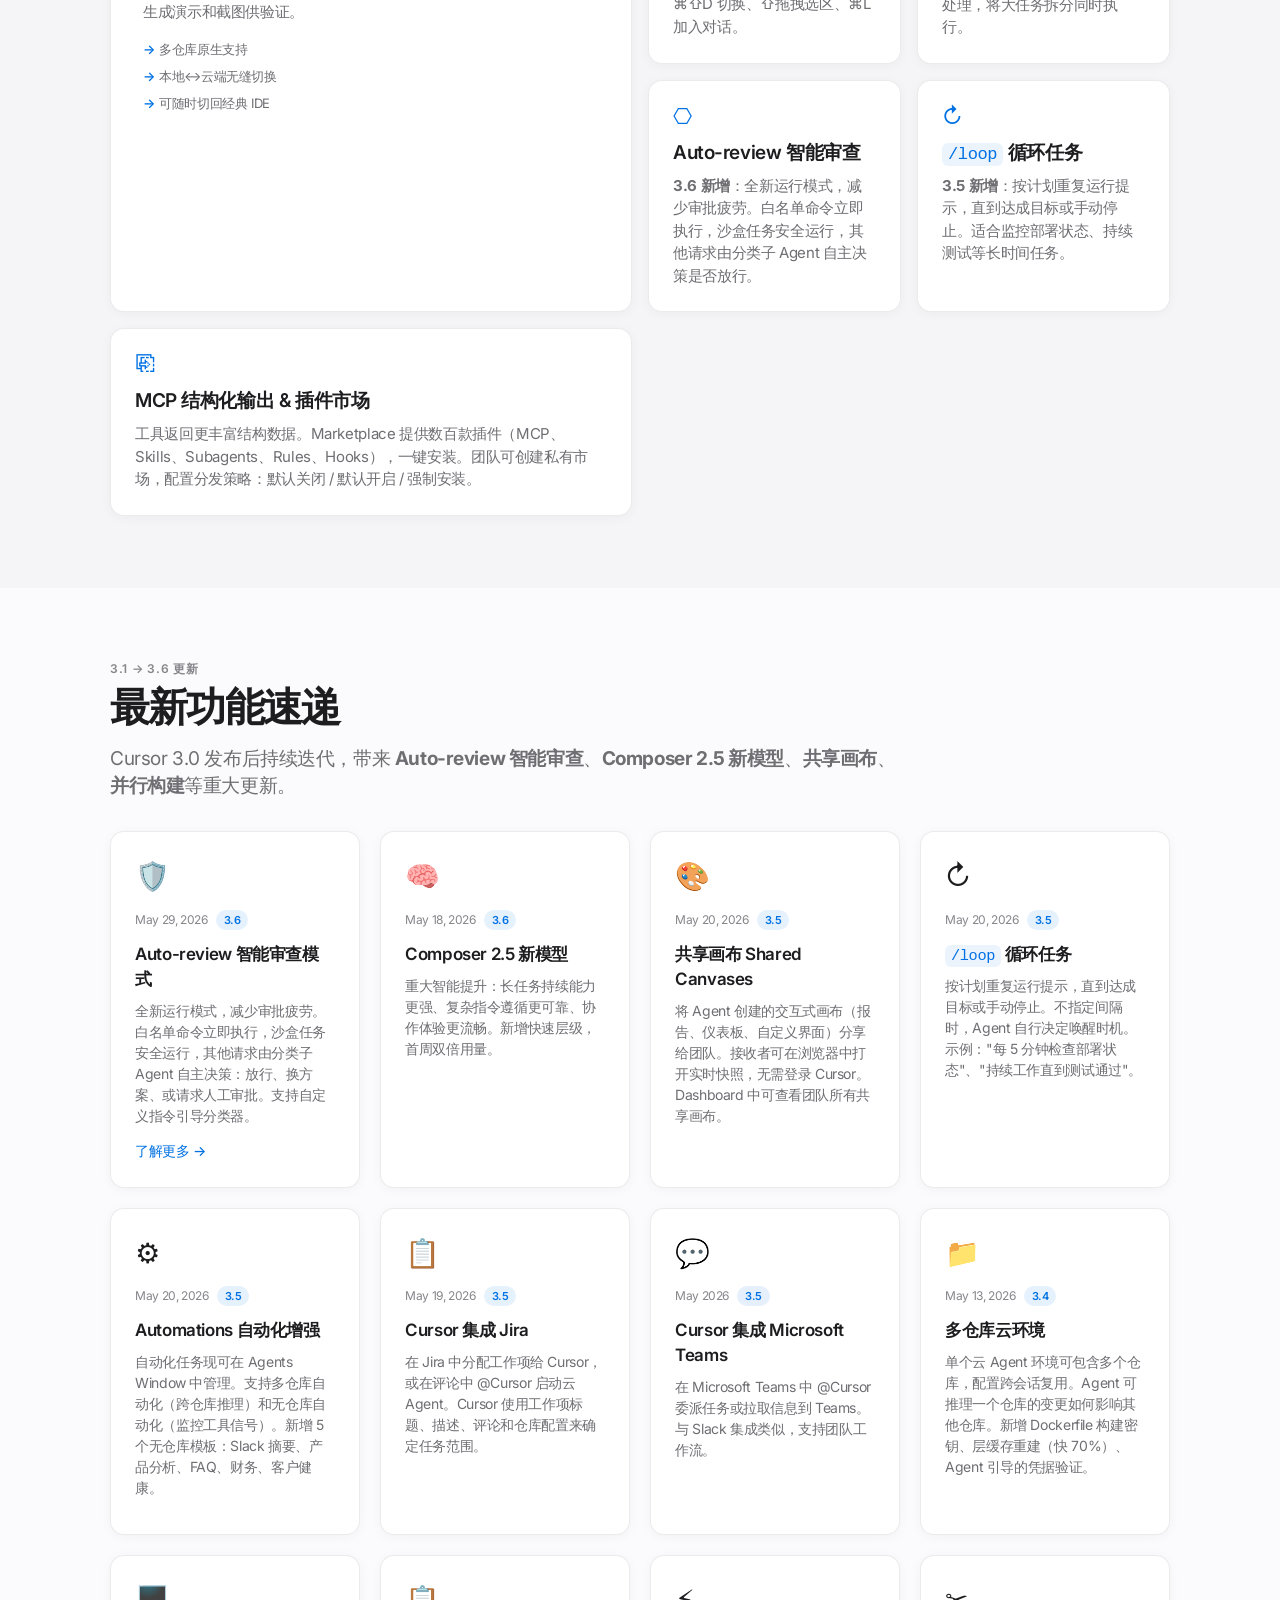
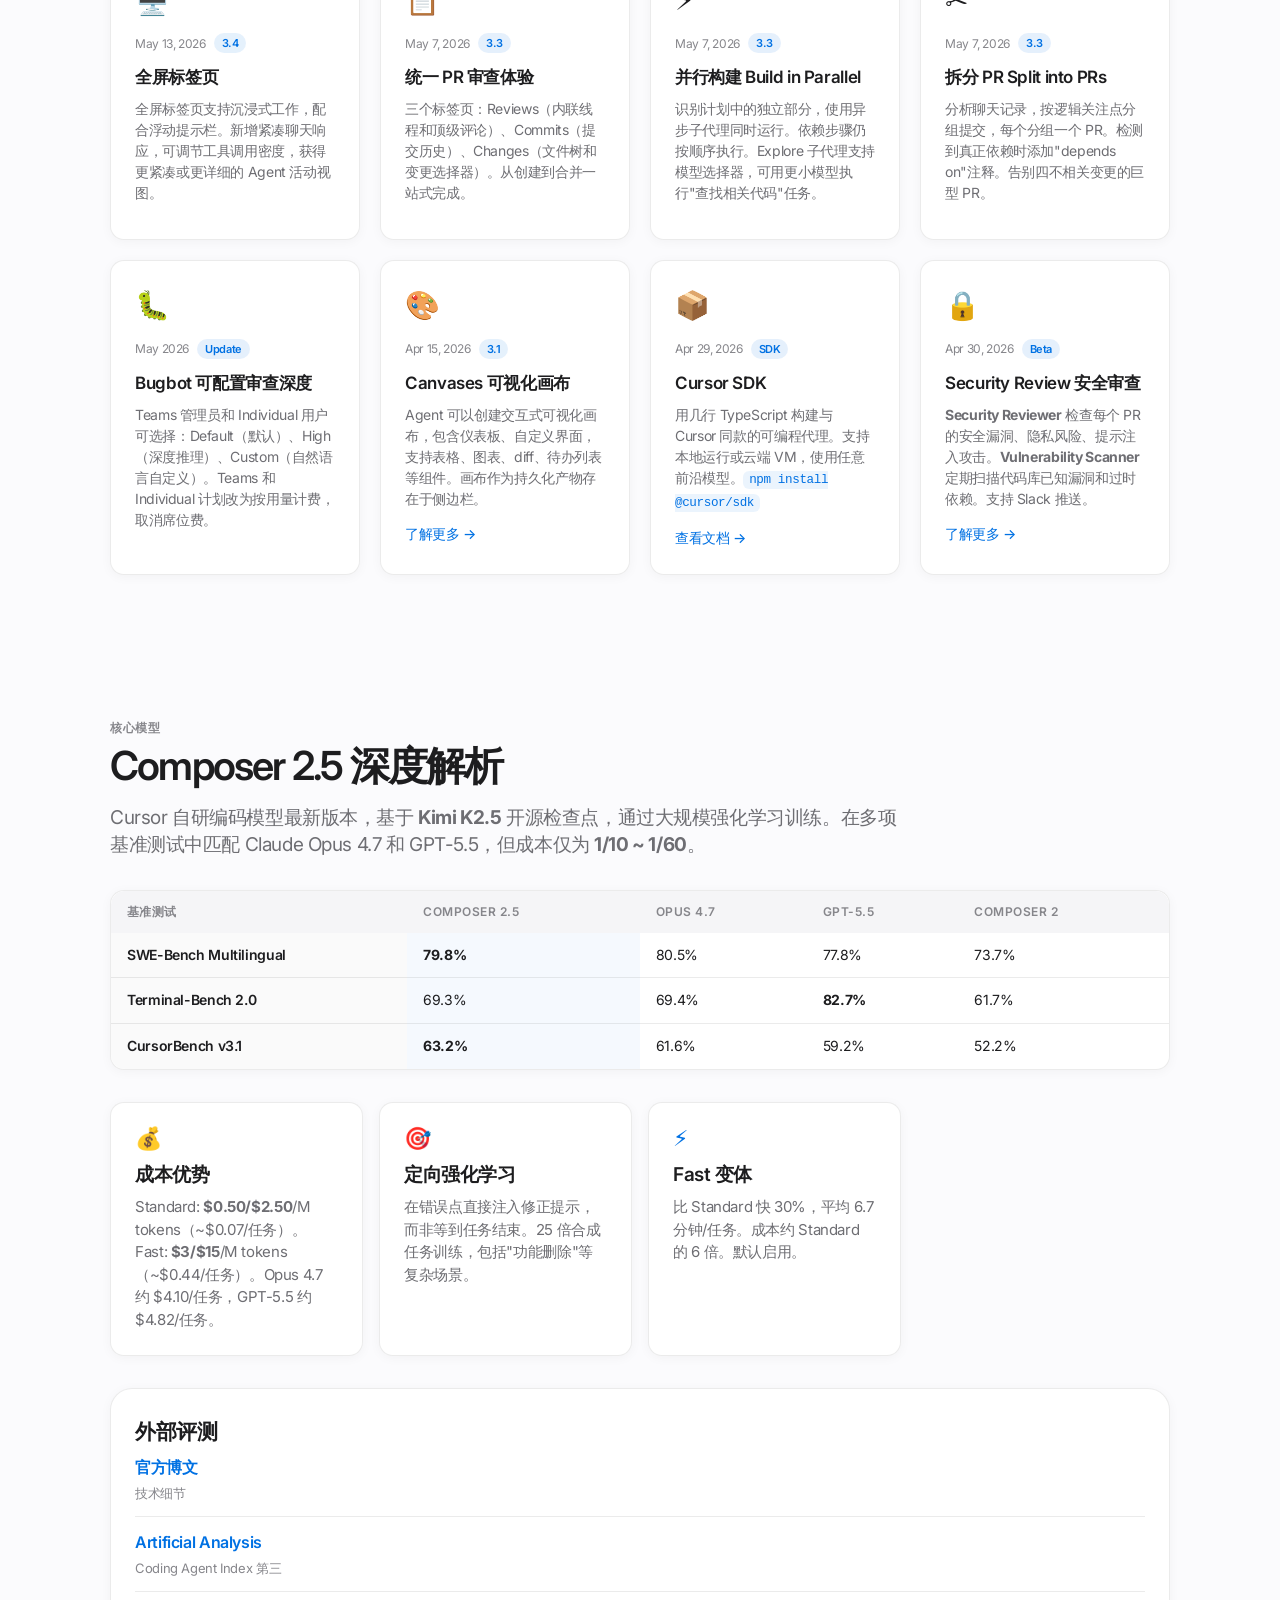
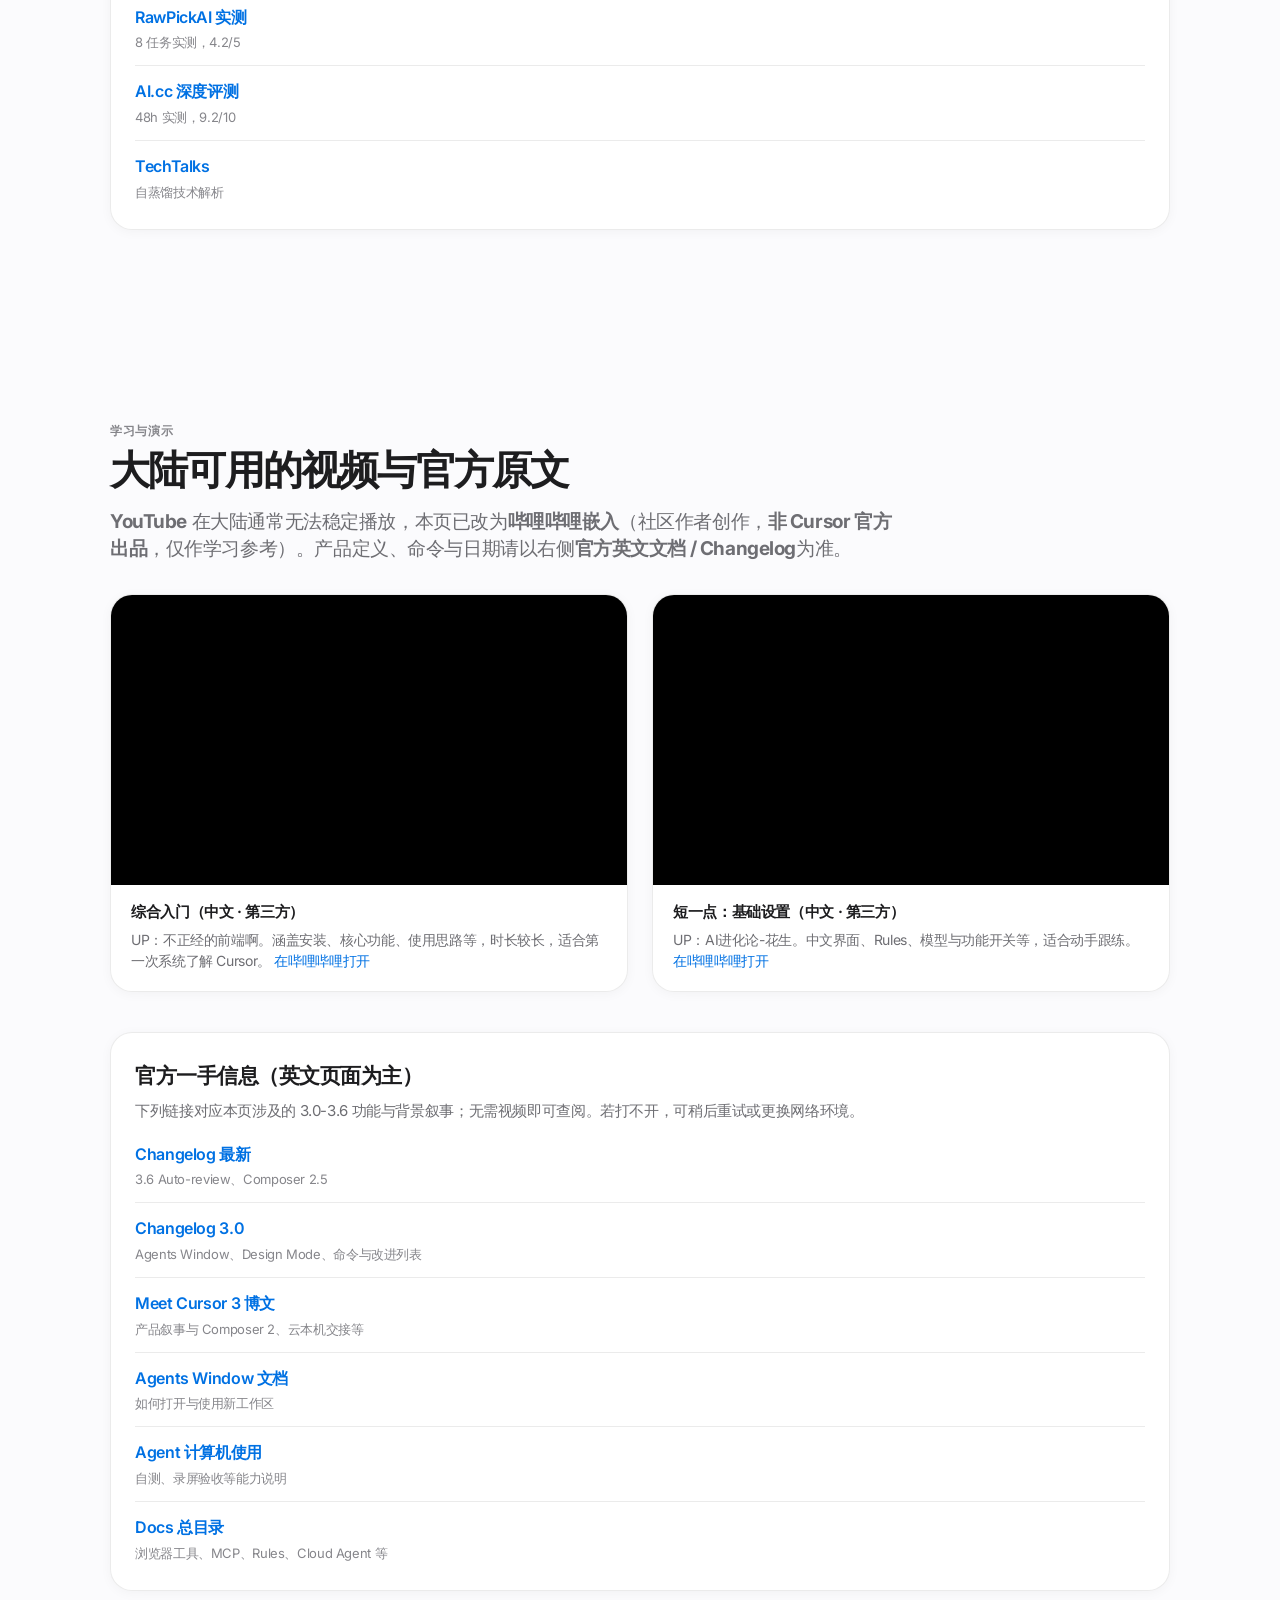
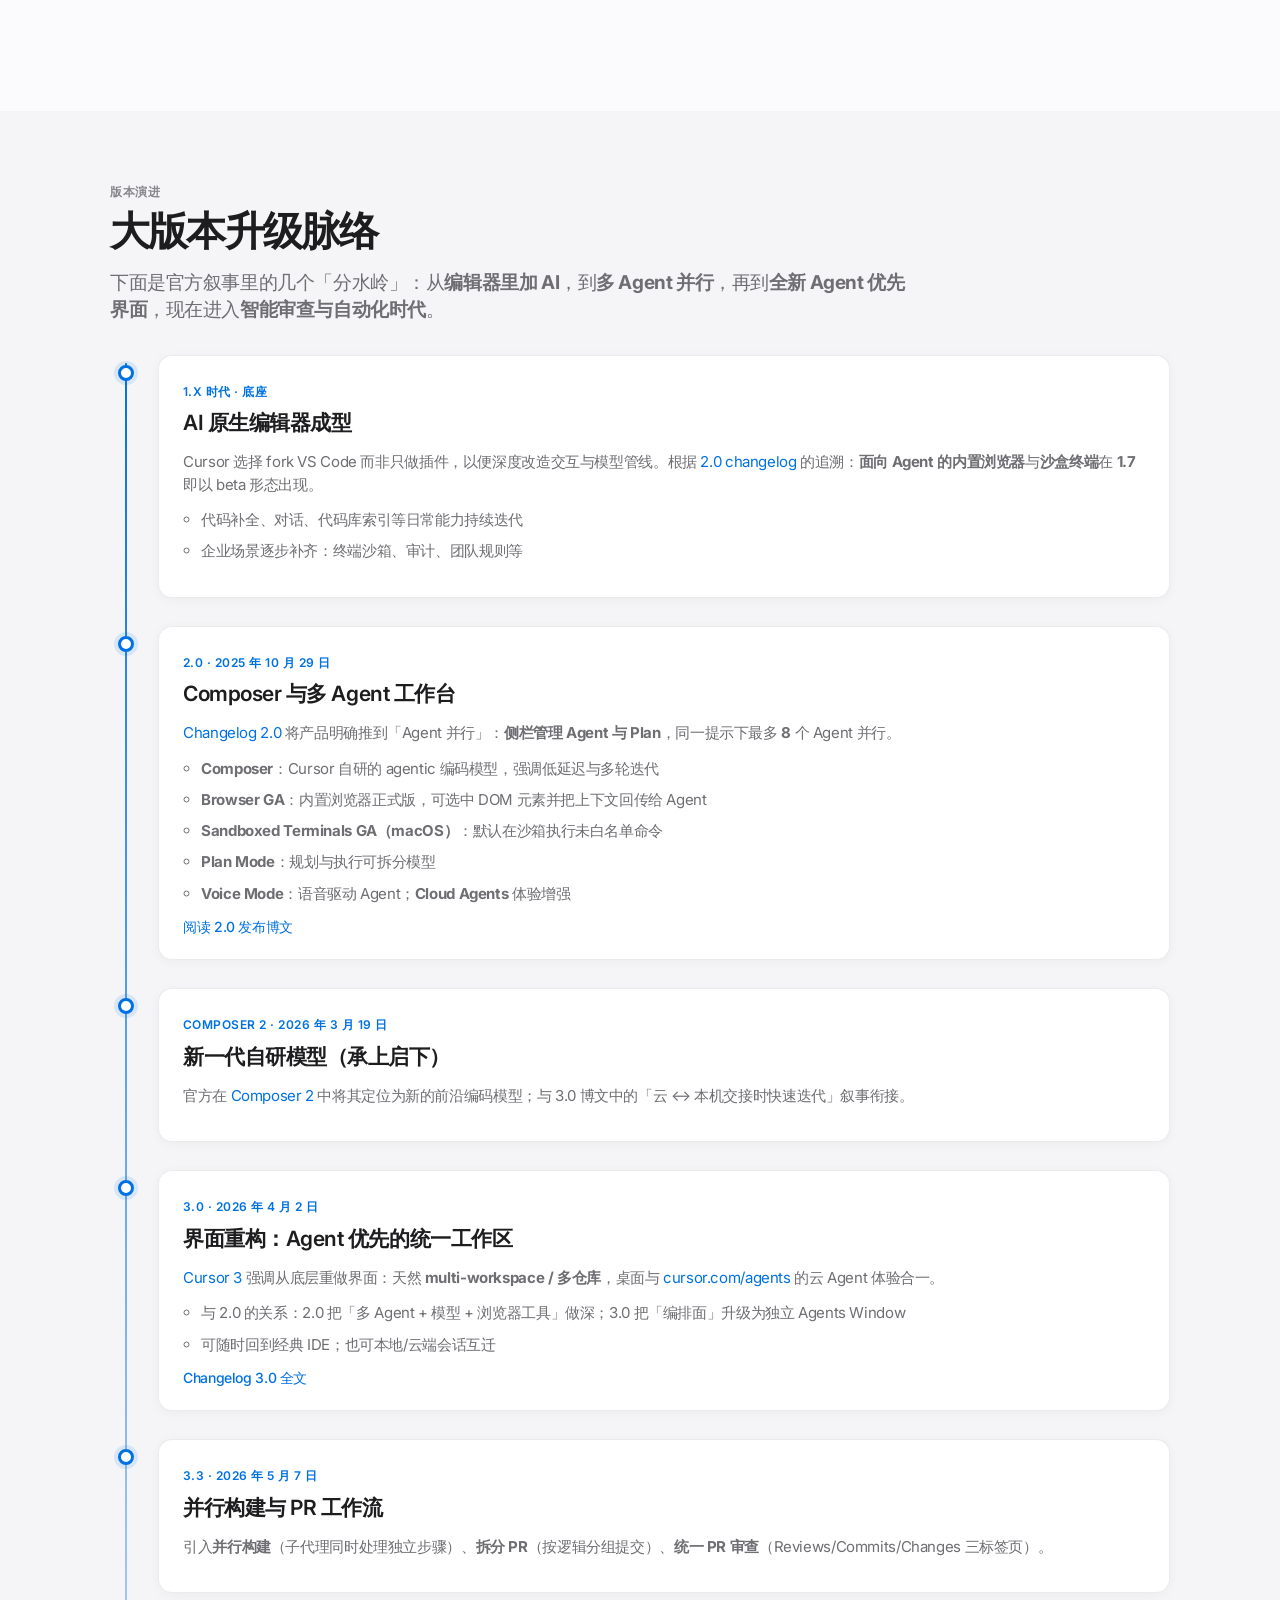
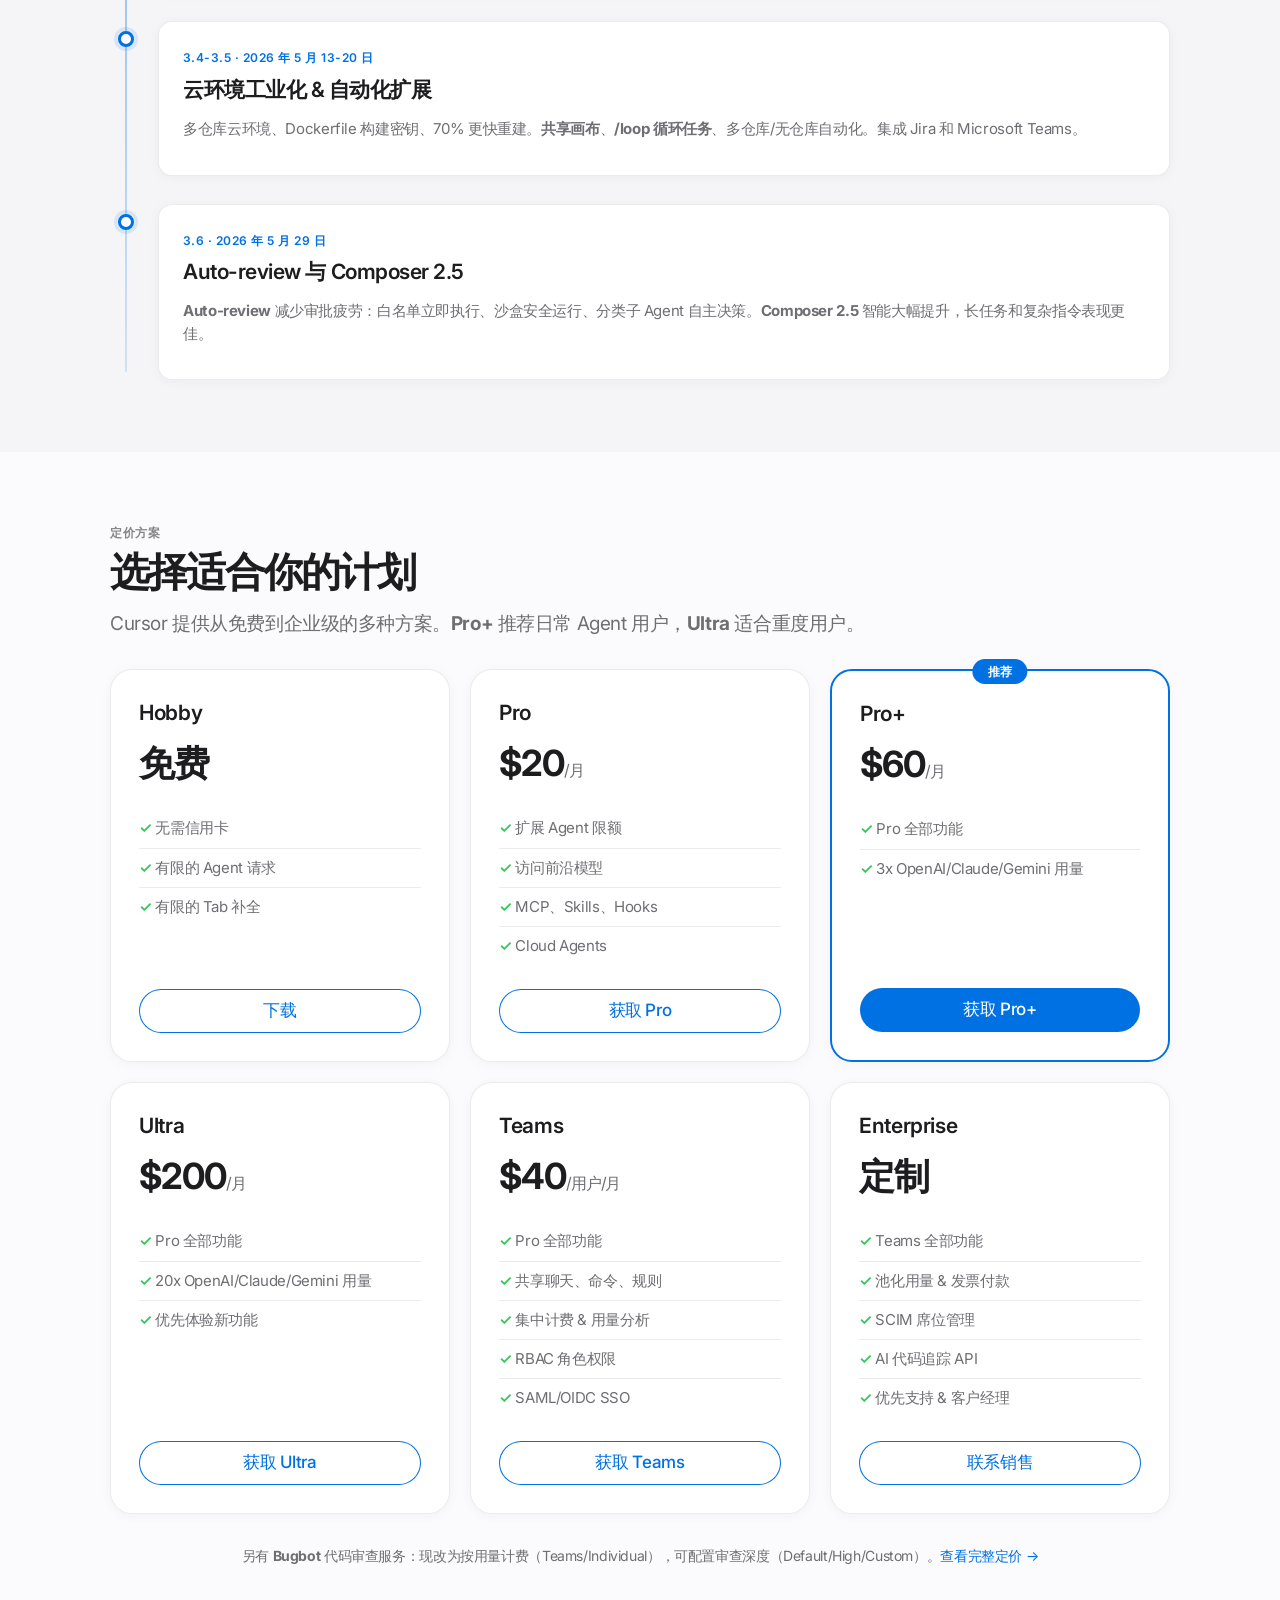
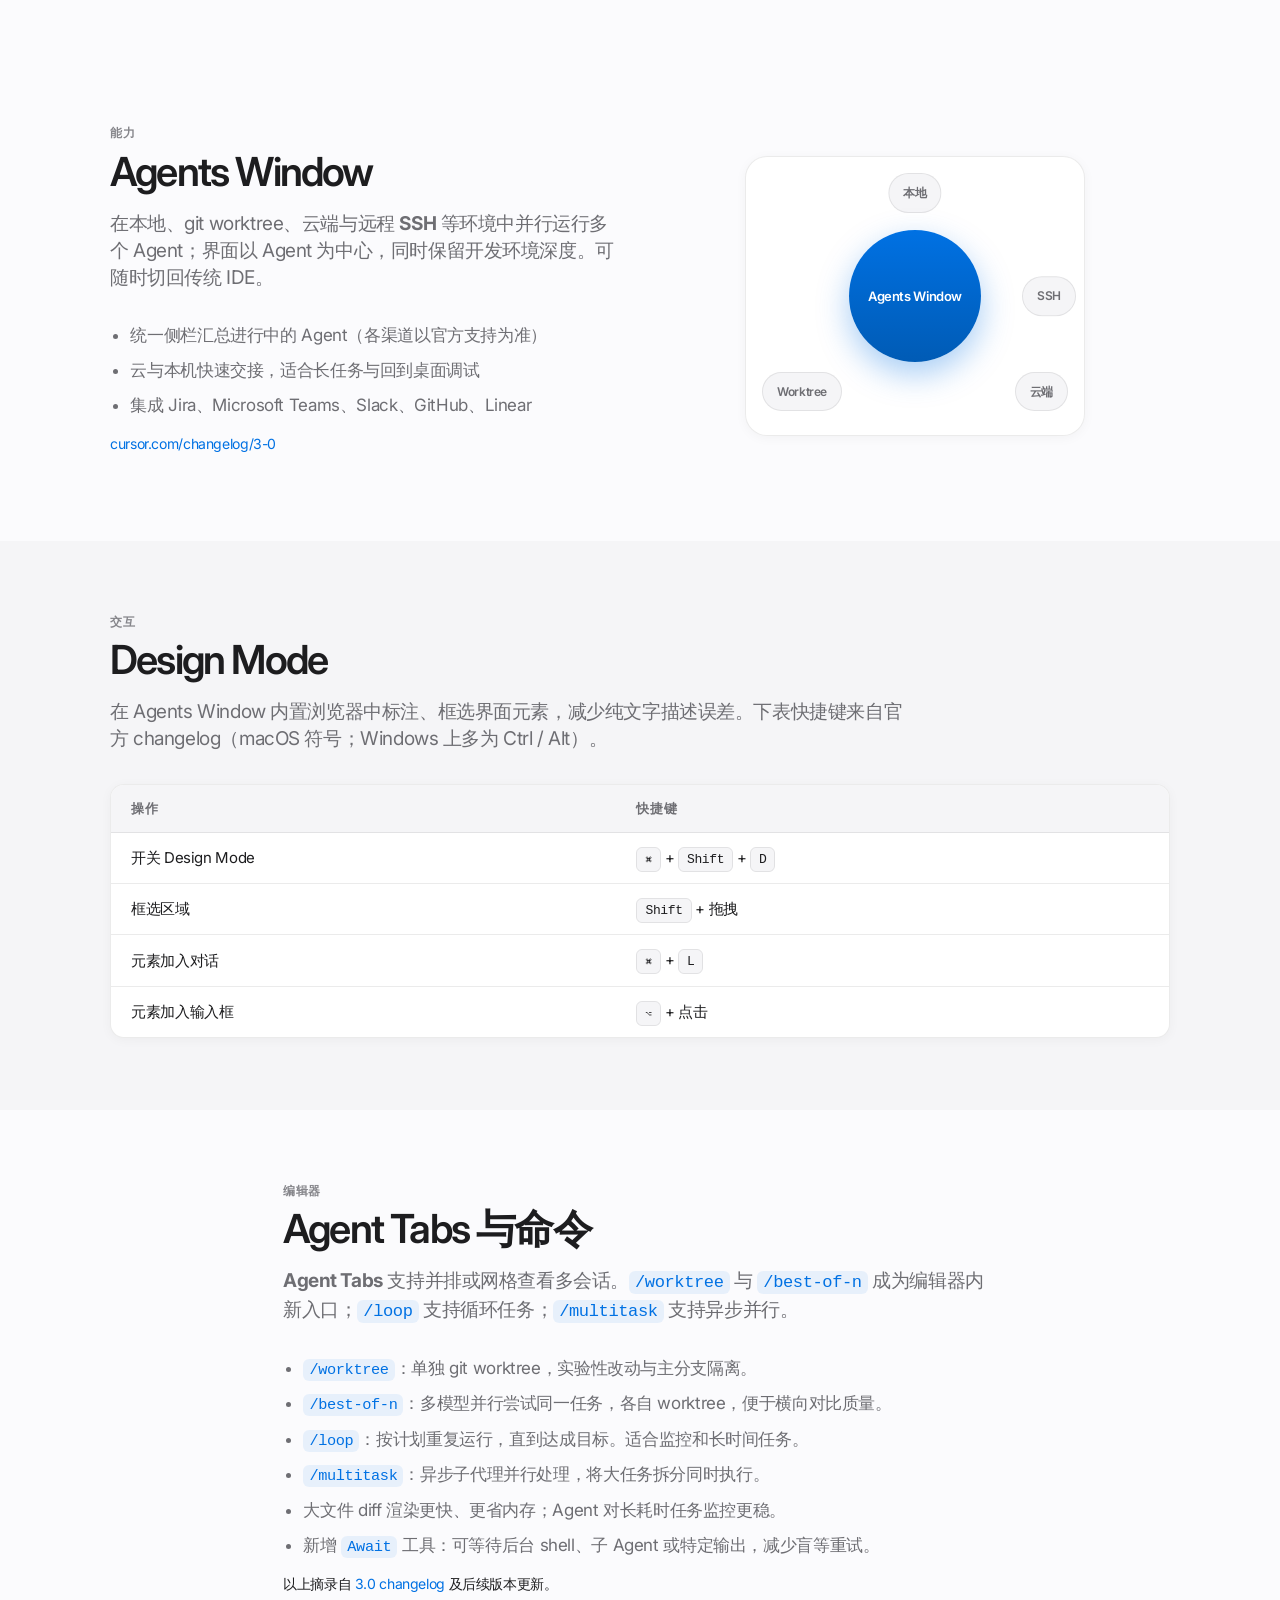
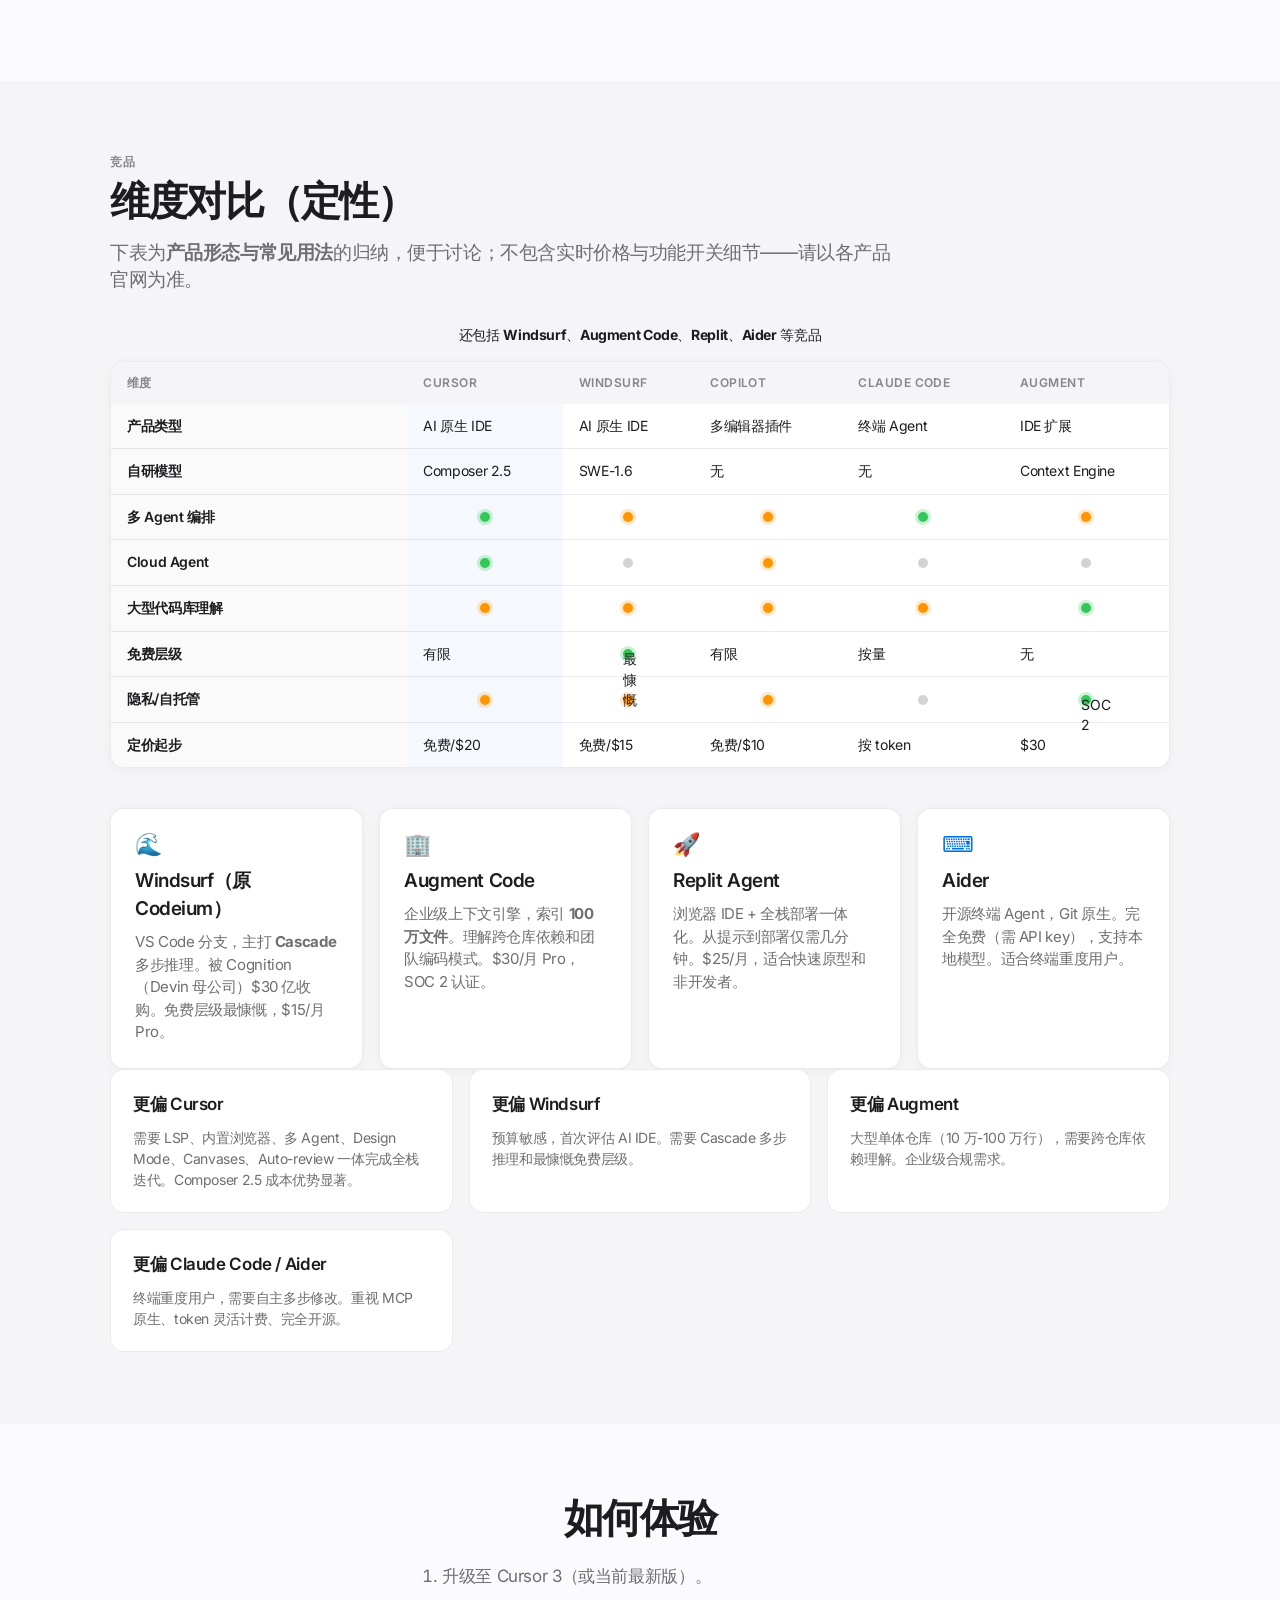
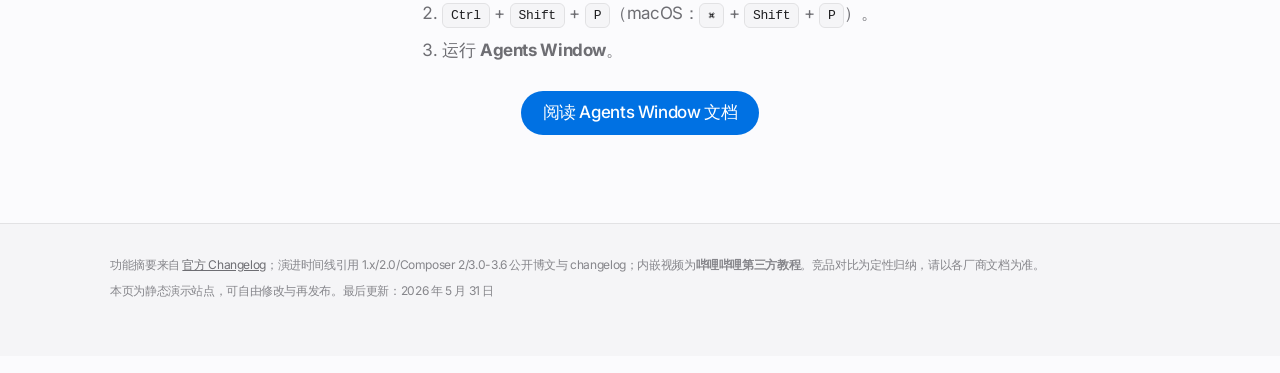
==== commit 67ab42ae: "feat: 添加 Composer 2.5 详细板块 + 扩展竞品分析（Windsurf/Augment/Replit/Aider）" ====
--- a/index.html
+++ b/index.html
@@ -34,6 +34,7 @@
         <nav class="nav" aria-label="页面导航">
           <a href="#visual">一览</a>
           <a href="#highlights">亮点</a>
+          <a href="#composer-25">Composer 2.5</a>
           <a href="#new-features">新功能</a>
           <a href="#media">影像</a>
           <a href="#timeline">演进</a>
@@ -363,6 +364,56 @@
         </div>
       </section>
 
+
+      <!-- Composer 2.5 Deep Dive -->
+      <section id="composer-25" class="section">
+        <div class="container">
+          <p class="section-label">核心模型</p>
+          <h2 class="section-title">Composer 2.5 深度解析</h2>
+          <p class="section-desc">Cursor 自研编码模型最新版本，基于 <strong>Kimi K2.5</strong> 开源检查点，通过大规模强化学习训练。在多项基准测试中匹配 Claude Opus 4.7 和 GPT-5.5，但成本仅为 <strong>1/10 ~ 1/60</strong>。</p>
+          
+          <div class="compare-wrap animate-on-scroll" style="margin-bottom:32px">
+            <table class="compare-table">
+              <thead><tr><th scope="col">基准测试</th><th scope="col">Composer 2.5</th><th scope="col">Opus 4.7</th><th scope="col">GPT-5.5</th><th scope="col">Composer 2</th></tr></thead>
+              <tbody>
+                <tr><th scope="row">SWE-Bench Multilingual</th><td><strong>79.8%</strong></td><td>80.5%</td><td>77.8%</td><td>73.7%</td></tr>
+                <tr><th scope="row">Terminal-Bench 2.0</th><td>69.3%</td><td>69.4%</td><td><strong>82.7%</strong></td><td>61.7%</td></tr>
+                <tr><th scope="row">CursorBench v3.1</th><td><strong>63.2%</strong></td><td>61.6%</td><td>59.2%</td><td>52.2%</td></tr>
+              </tbody>
+            </table>
+          </div>
+
+          <div class="bento">
+            <article class="bento-card animate-on-scroll">
+              <div class="bento-icon" aria-hidden="true">💰</div>
+              <h3>成本优势</h3>
+              <p>Standard: <strong>$0.50/$2.50</strong>/M tokens（~$0.07/任务）。Fast: <strong>$3/$15</strong>/M tokens（~$0.44/任务）。Opus 4.7 约 $4.10/任务，GPT-5.5 约 $4.82/任务。</p>
+            </article>
+            <article class="bento-card animate-on-scroll">
+              <div class="bento-icon" aria-hidden="true">🎯</div>
+              <h3>定向强化学习</h3>
+              <p>在错误点直接注入修正提示，而非等到任务结束。25 倍合成任务训练，包括"功能删除"等复杂场景。</p>
+            </article>
+            <article class="bento-card animate-on-scroll">
+              <div class="bento-icon" aria-hidden="true">⚡</div>
+              <h3>Fast 变体</h3>
+              <p>比 Standard 快 30%，平均 6.7 分钟/任务。成本约 Standard 的 6 倍。默认启用。</p>
+            </article>
+          </div>
+
+          <div class="doc-panel animate-on-scroll" style="margin-top:32px">
+            <h3 class="doc-panel-title">外部评测</h3>
+            <ul class="doc-link-list">
+              <li><a href="https://cursor.com/blog/composer-2-5" target="_blank" rel="noopener noreferrer">官方博文</a><span class="doc-link-hint">技术细节</span></li>
+              <li><a href="https://artificialanalysis.ai/articles/cursor-composer-2-5-coding-agent-index" target="_blank" rel="noopener noreferrer">Artificial Analysis</a><span class="doc-link-hint">Coding Agent Index 第三</span></li>
+              <li><a href="https://rawpickai.com/blog/composer-2-5-review" target="_blank" rel="noopener noreferrer">RawPickAI 实测</a><span class="doc-link-hint">8 任务实测，4.2/5</span></li>
+              <li><a href="https://www.ai.cc/blogs/composer-2-5-review-cursor-ai-deep-dive-benchmarks-real-world-testing/" target="_blank" rel="noopener noreferrer">AI.cc 深度评测</a><span class="doc-link-hint">48h 实测，9.2/10</span></li>
+              <li><a href="https://bdtechtalks.com/2026/05/25/composer-25-llm-self-distillation/" target="_blank" rel="noopener noreferrer">TechTalks</a><span class="doc-link-hint">自蒸馏技术解析</span></li>
+            </ul>
+          </div>
+        </div>
+      </section>
+
       <!-- Media -->
       <section id="media" class="section">
         <div class="container">
@@ -664,33 +715,59 @@
           <p class="section-label">竞品</p>
           <h2 class="section-title">维度对比（定性）</h2>
           <p class="section-desc">下表为<strong>产品形态与常见用法</strong>的归纳，便于讨论；不包含实时价格与功能开关细节——请以各产品官网为准。</p>
+          <p style="font-size:14px;color:var(--text-sec);margin-bottom:16px;text-align:center">还包括 <strong>Windsurf</strong>、<strong>Augment Code</strong>、<strong>Replit</strong>、<strong>Aider</strong> 等竞品</p>
           <div class="compare-wrap animate-on-scroll">
             <table class="compare-table">
-              <thead><tr><th scope="col">维度</th><th scope="col">Cursor</th><th scope="col">GitHub Copilot</th><th scope="col">Claude Code</th></tr></thead>
+              <thead><tr><th scope="col">维度</th><th scope="col">Cursor</th><th scope="col">Windsurf</th><th scope="col">Copilot</th><th scope="col">Claude Code</th><th scope="col">Augment</th></tr></thead>
               <tbody>
-                <tr><th scope="row">主界面形态</th><td>独立 AI IDE（VS Code 分支）</td><td>多编辑器插件</td><td>终端 / CLI Agent</td></tr>
-                <tr><th scope="row">IDE 内联编辑、LSP、调试一体</th><td><span class="dot strong" title="强"></span></td><td><span class="dot mid" title="中"></span></td><td><span class="dot weak" title="弱"></span></td></tr>
-                <tr><th scope="row">多 Agent 编排、并行会话</th><td><span class="dot strong" title="强"></span></td><td><span class="dot mid" title="中"></span></td><td><span class="dot strong" title="强"></span></td></tr>
-                <tr><th scope="row">可视化 UI 指定、浏览器批注</th><td><span class="dot strong" title="强"></span></td><td><span class="dot weak" title="弱"></span></td><td><span class="dot weak" title="弱"></span></td></tr>
-                <tr><th scope="row">「不换编辑器」—— JetBrains 等</th><td><span class="dot weak" title="弱"></span></td><td><span class="dot strong" title="强"></span></td><td><span class="dot strong" title="强"></span></td></tr>
-                <tr><th scope="row">团队合规、微软生态一体</th><td><span class="dot mid" title="中"></span></td><td><span class="dot strong" title="强"></span></td><td><span class="dot mid" title="中"></span></td></tr>
-                <tr><th scope="row">Cloud / 远程 Agent</th><td><span class="dot strong" title="强"></span></td><td><span class="dot mid" title="中"></span></td><td><span class="dot weak" title="弱"></span></td></tr>
-                <tr><th scope="row">SDK / 可编程代理</th><td><span class="dot strong" title="强：TypeScript SDK"></span></td><td><span class="dot weak" title="弱"></span></td><td><span class="dot mid" title="中：CLI 集成"></span></td></tr>
-                <tr><th scope="row">安全审查 / 漏洞扫描</th><td><span class="dot strong" title="强：Security Review"></span></td><td><span class="dot mid" title="中：Dependabot"></span></td><td><span class="dot weak" title="弱"></span></td></tr>
-                <tr><th scope="row">插件市场 / MCP 生态</th><td><span class="dot strong" title="强：Marketplace"></span></td><td><span class="dot mid" title="中：Extensions"></span></td><td><span class="dot strong" title="强：MCP 原生"></span></td></tr>
-                <tr><th scope="row">交互式可视化画布</th><td><span class="dot strong" title="强：Canvases"></span></td><td><span class="dot weak" title="弱"></span></td><td><span class="dot weak" title="弱"></span></td></tr>
-                <tr><th scope="row">代码审查 / PR 管理</th><td><span class="dot strong" title="强：Bugbot"></span></td><td><span class="dot strong" title="强：Copilot Review"></span></td><td><span class="dot weak" title="弱"></span></td></tr>
-                <tr><th scope="row">智能审查 / 减少审批</th><td><span class="dot strong" title="强：Auto-review"></span></td><td><span class="dot weak" title="弱"></span></td><td><span class="dot mid" title="中"></span></td></tr>
-                <tr><th scope="row">第三方集成（Jira/Teams/Slack）</th><td><span class="dot strong" title="强"></span></td><td><span class="dot strong" title="强：GitHub 原生"></span></td><td><span class="dot mid" title="中"></span></td></tr>
-                <tr><th scope="row">定价起步</th><td>免费 / $20/月</td><td>免费 / $10/月</td><td>按 token 计费</td></tr>
-                <tr><th scope="row">离线 / 本地模型</th><td><span class="dot weak" title="弱"></span></td><td><span class="dot mid" title="中：本地模型可选"></span></td><td><span class="dot weak" title="弱"></span></td></tr>
+                <tr><th scope="row">产品类型</th><td>AI 原生 IDE</td><td>AI 原生 IDE</td><td>多编辑器插件</td><td>终端 Agent</td><td>IDE 扩展</td></tr>
+                <tr><th scope="row">自研模型</th><td>Composer 2.5</td><td>SWE-1.6</td><td>无</td><td>无</td><td>Context Engine</td></tr>
+                <tr><th scope="row">多 Agent 编排</th><td><span class="dot strong"></span></td><td><span class="dot mid"></span></td><td><span class="dot mid"></span></td><td><span class="dot strong"></span></td><td><span class="dot mid"></span></td></tr>
+                <tr><th scope="row">Cloud Agent</th><td><span class="dot strong"></span></td><td><span class="dot weak"></span></td><td><span class="dot mid"></span></td><td><span class="dot weak"></span></td><td><span class="dot weak"></span></td></tr>
+                <tr><th scope="row">大型代码库理解</th><td><span class="dot mid"></span></td><td><span class="dot mid"></span></td><td><span class="dot mid"></span></td><td><span class="dot mid"></span></td><td><span class="dot strong"></span></td></tr>
+                <tr><th scope="row">免费层级</th><td>有限</td><td><span class="dot strong">最慷慨</span></td><td>有限</td><td>按量</td><td>无</td></tr>
+                <tr><th scope="row">隐私/自托管</th><td><span class="dot mid"></span></td><td><span class="dot mid"></span></td><td><span class="dot mid"></span></td><td><span class="dot weak"></span></td><td><span class="dot strong">SOC 2</span></td></tr>
+                
+                
+                
+                
+                
+                
+                
+                <tr><th scope="row">定价起步</th><td>免费/$20</td><td>免费/$15</td><td>免费/$10</td><td>按 token</td><td>$30</td></tr>
+                
               </tbody>
             </table>
           </div>
+          <!-- 竞品详解 -->
+          <div class="bento" style="margin-top:24px">
+            <article class="bento-card animate-on-scroll">
+              <div class="bento-icon" aria-hidden="true">🌊</div>
+              <h3>Windsurf（原 Codeium）</h3>
+              <p>VS Code 分支，主打 <strong>Cascade</strong> 多步推理。被 Cognition（Devin 母公司）$30 亿收购。免费层级最慷慨，$15/月 Pro。</p>
+            </article>
+            <article class="bento-card animate-on-scroll">
+              <div class="bento-icon" aria-hidden="true">🏢</div>
+              <h3>Augment Code</h3>
+              <p>企业级上下文引擎，索引 <strong>100 万文件</strong>。理解跨仓库依赖和团队编码模式。$30/月 Pro，SOC 2 认证。</p>
+            </article>
+            <article class="bento-card animate-on-scroll">
+              <div class="bento-icon" aria-hidden="true">🚀</div>
+              <h3>Replit Agent</h3>
+              <p>浏览器 IDE + 全栈部署一体化。从提示到部署仅需几分钟。$25/月，适合快速原型和非开发者。</p>
+            </article>
+            <article class="bento-card animate-on-scroll">
+              <div class="bento-icon" aria-hidden="true">⌨️</div>
+              <h3>Aider</h3>
+              <p>开源终端 Agent，Git 原生。完全免费（需 API key），支持本地模型。适合终端重度用户。</p>
+            </article>
+          </div>
+
           <div class="insight-cards">
-            <article class="insight-card animate-on-scroll"><h3>更偏 Cursor 的场景</h3><p>长期待在 VS Code 系界面；要 LSP、内置浏览器、多 Agent 面板、Design Mode、Canvases 可视化、Security Review、Auto-review 一体完成前端与全栈迭代。需要 SDK 构建可编程代理。</p></article>
-            <article class="insight-card animate-on-scroll"><h3>更偏 Copilot 的场景</h3><p>已在 JetBrains / Visual Studio 等环境投入大量配置；希望以较低切换成本获得补全与 Chat / Agent 能力。依赖微软生态和 GitHub 集成。</p></article>
-            <article class="insight-card animate-on-scroll"><h3>更偏 Claude Code 的场景</h3><p>习惯终端与脚本化任务；希望 Agent 以仓库为中心自主多步修改，编辑器仅作查看或辅助。重视 MCP 原生集成和 token 灵活计费。</p></article>
+            <article class="insight-card animate-on-scroll"><h3>更偏 Cursor</h3><p>需要 LSP、内置浏览器、多 Agent、Design Mode、Canvases、Auto-review 一体完成全栈迭代。Composer 2.5 成本优势显著。</p></article>
+            <article class="insight-card animate-on-scroll"><h3>更偏 Windsurf</h3><p>预算敏感，首次评估 AI IDE。需要 Cascade 多步推理和最慷慨免费层级。</p></article>
+            <article class="insight-card animate-on-scroll"><h3>更偏 Augment</h3><p>大型单体仓库（10 万-100 万行），需要跨仓库依赖理解。企业级合规需求。</p></article>
+            <article class="insight-card animate-on-scroll"><h3>更偏 Claude Code / Aider</h3><p>终端重度用户，需要自主多步修改。重视 MCP 原生、token 灵活计费、完全开源。</p></article>
           </div>
         </div>
       </section>
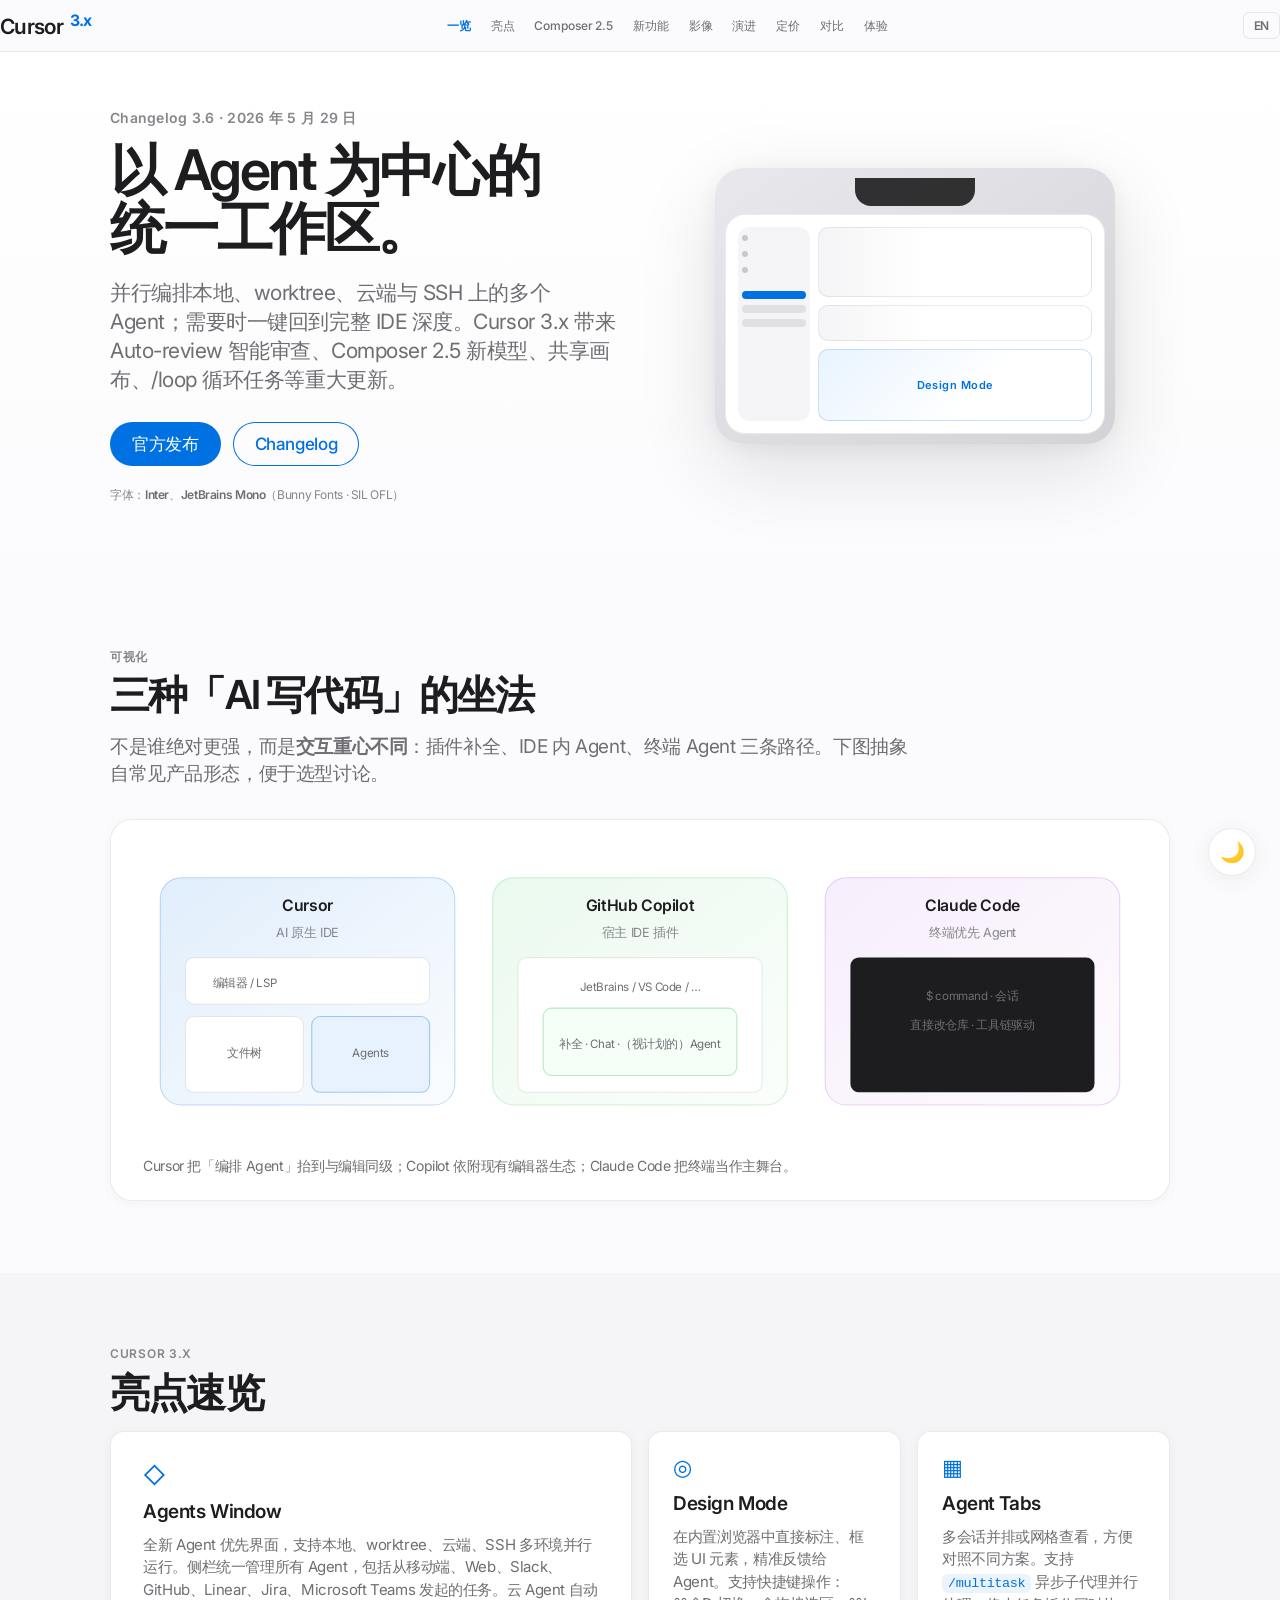
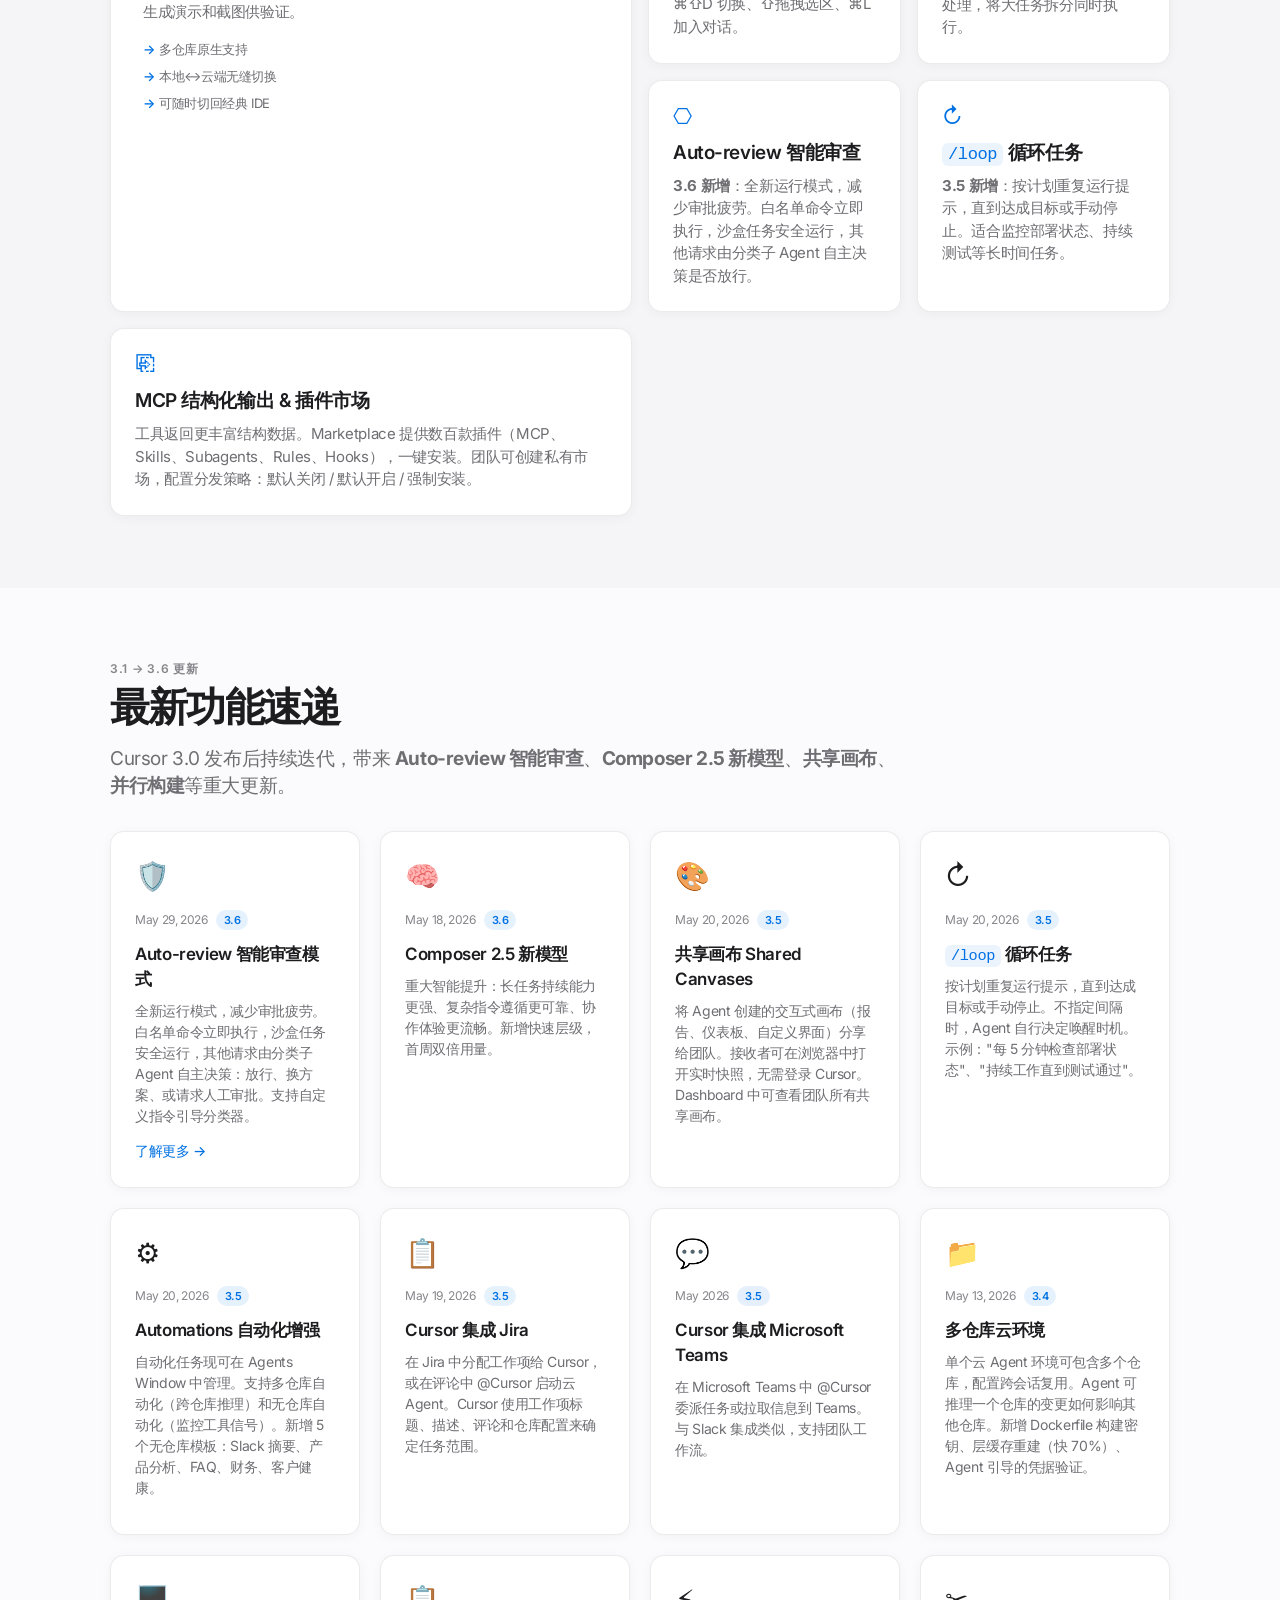
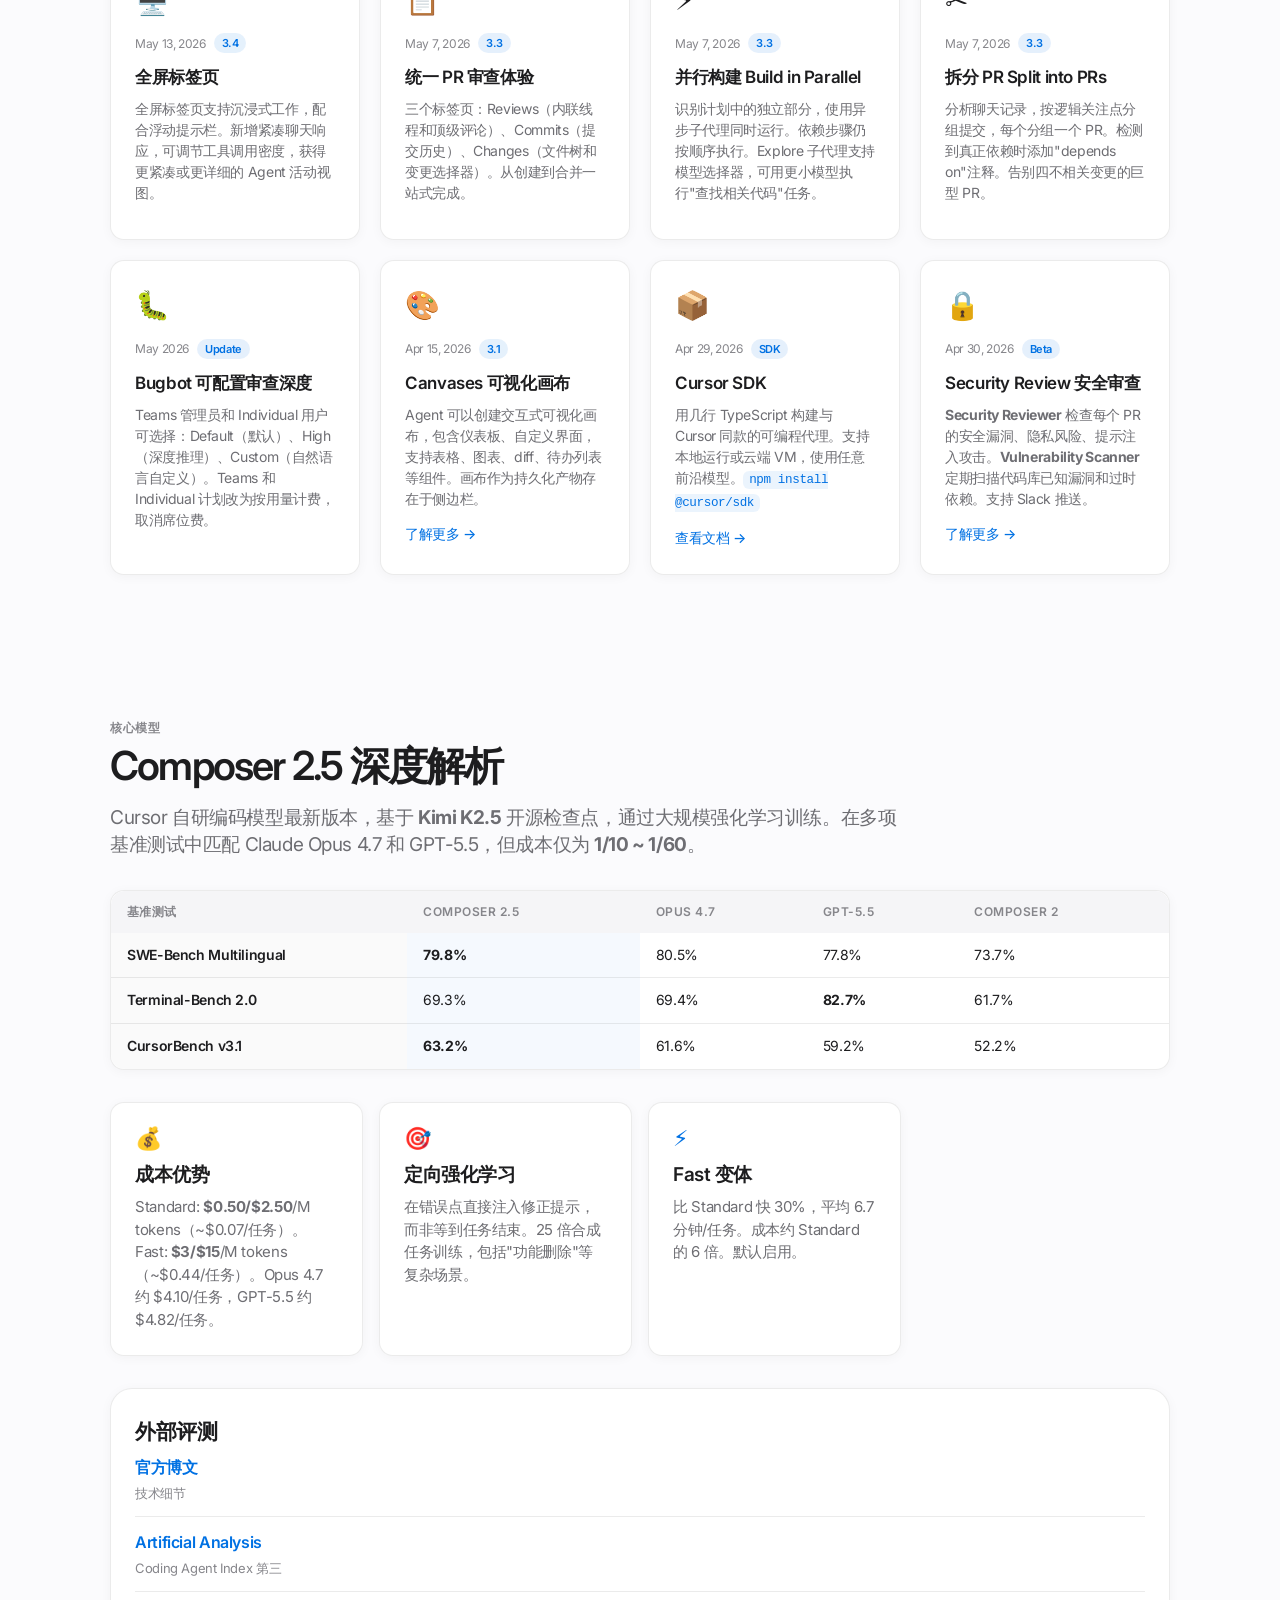
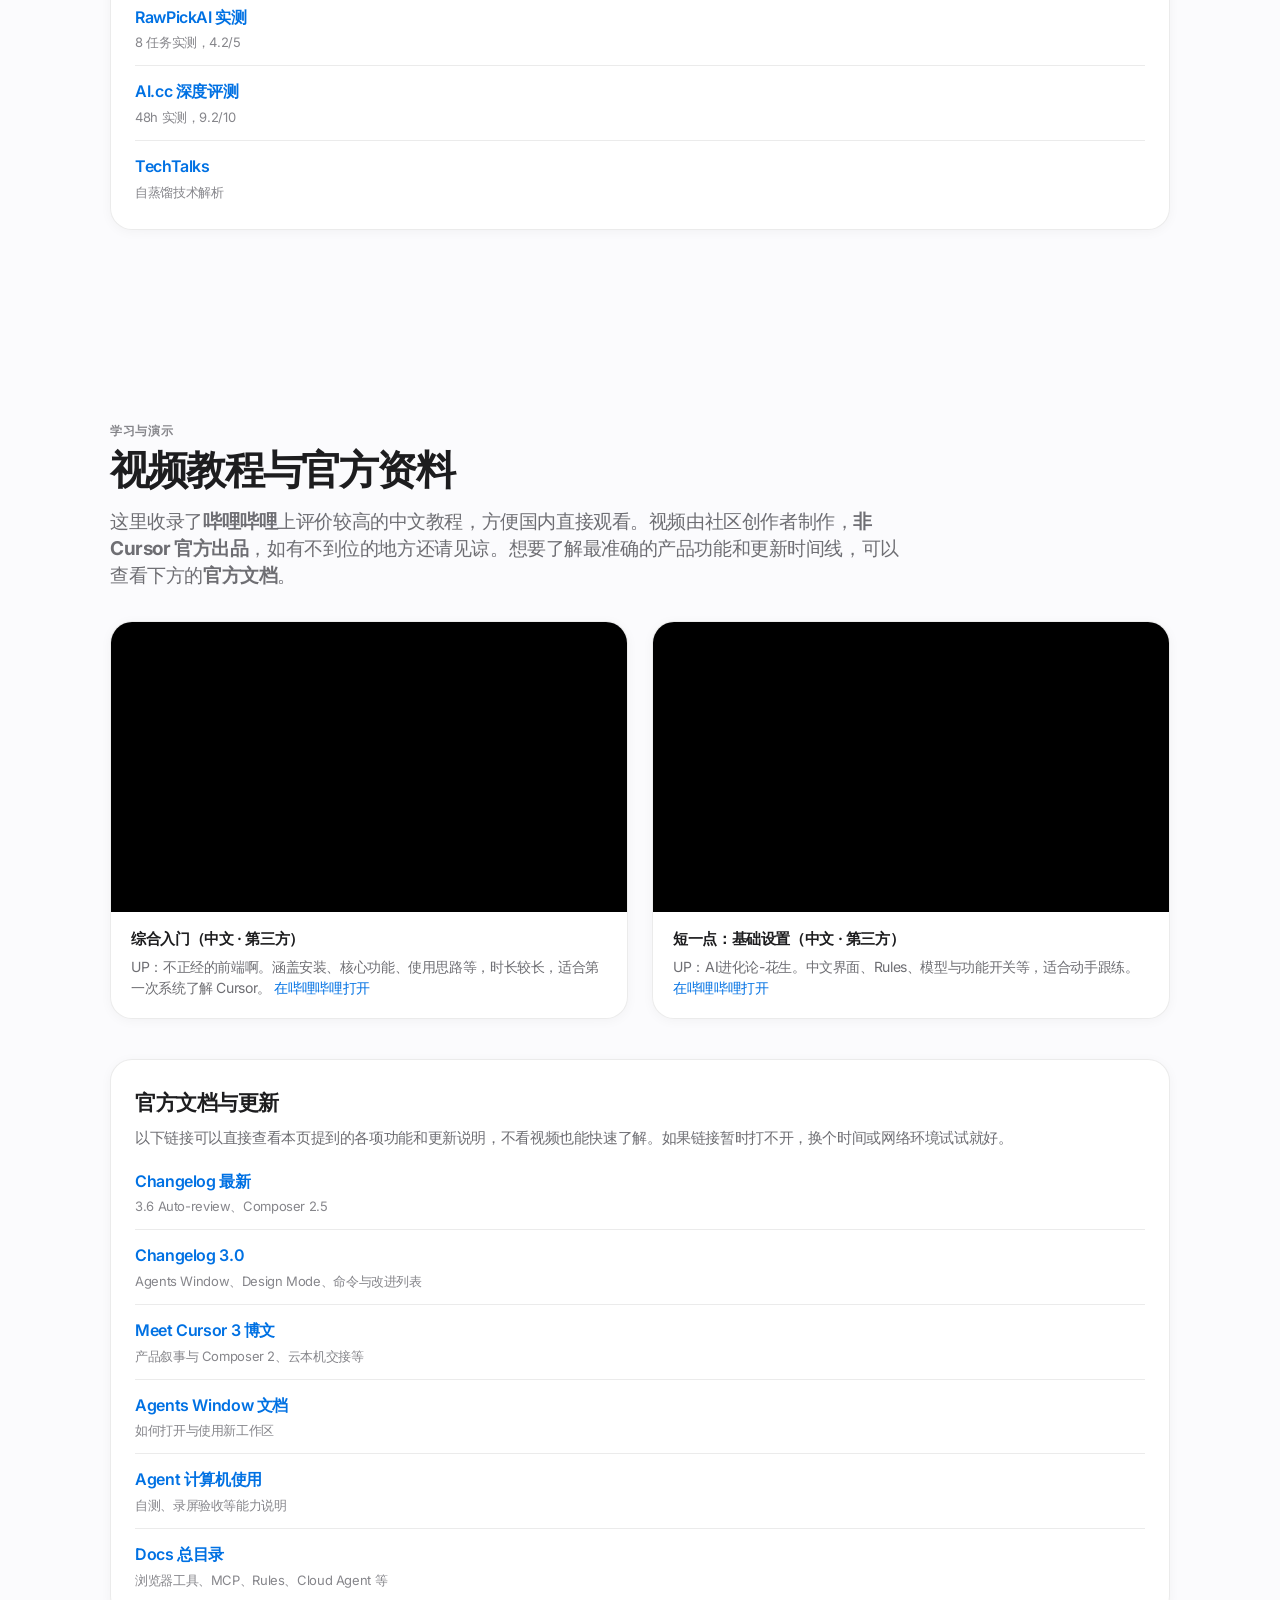
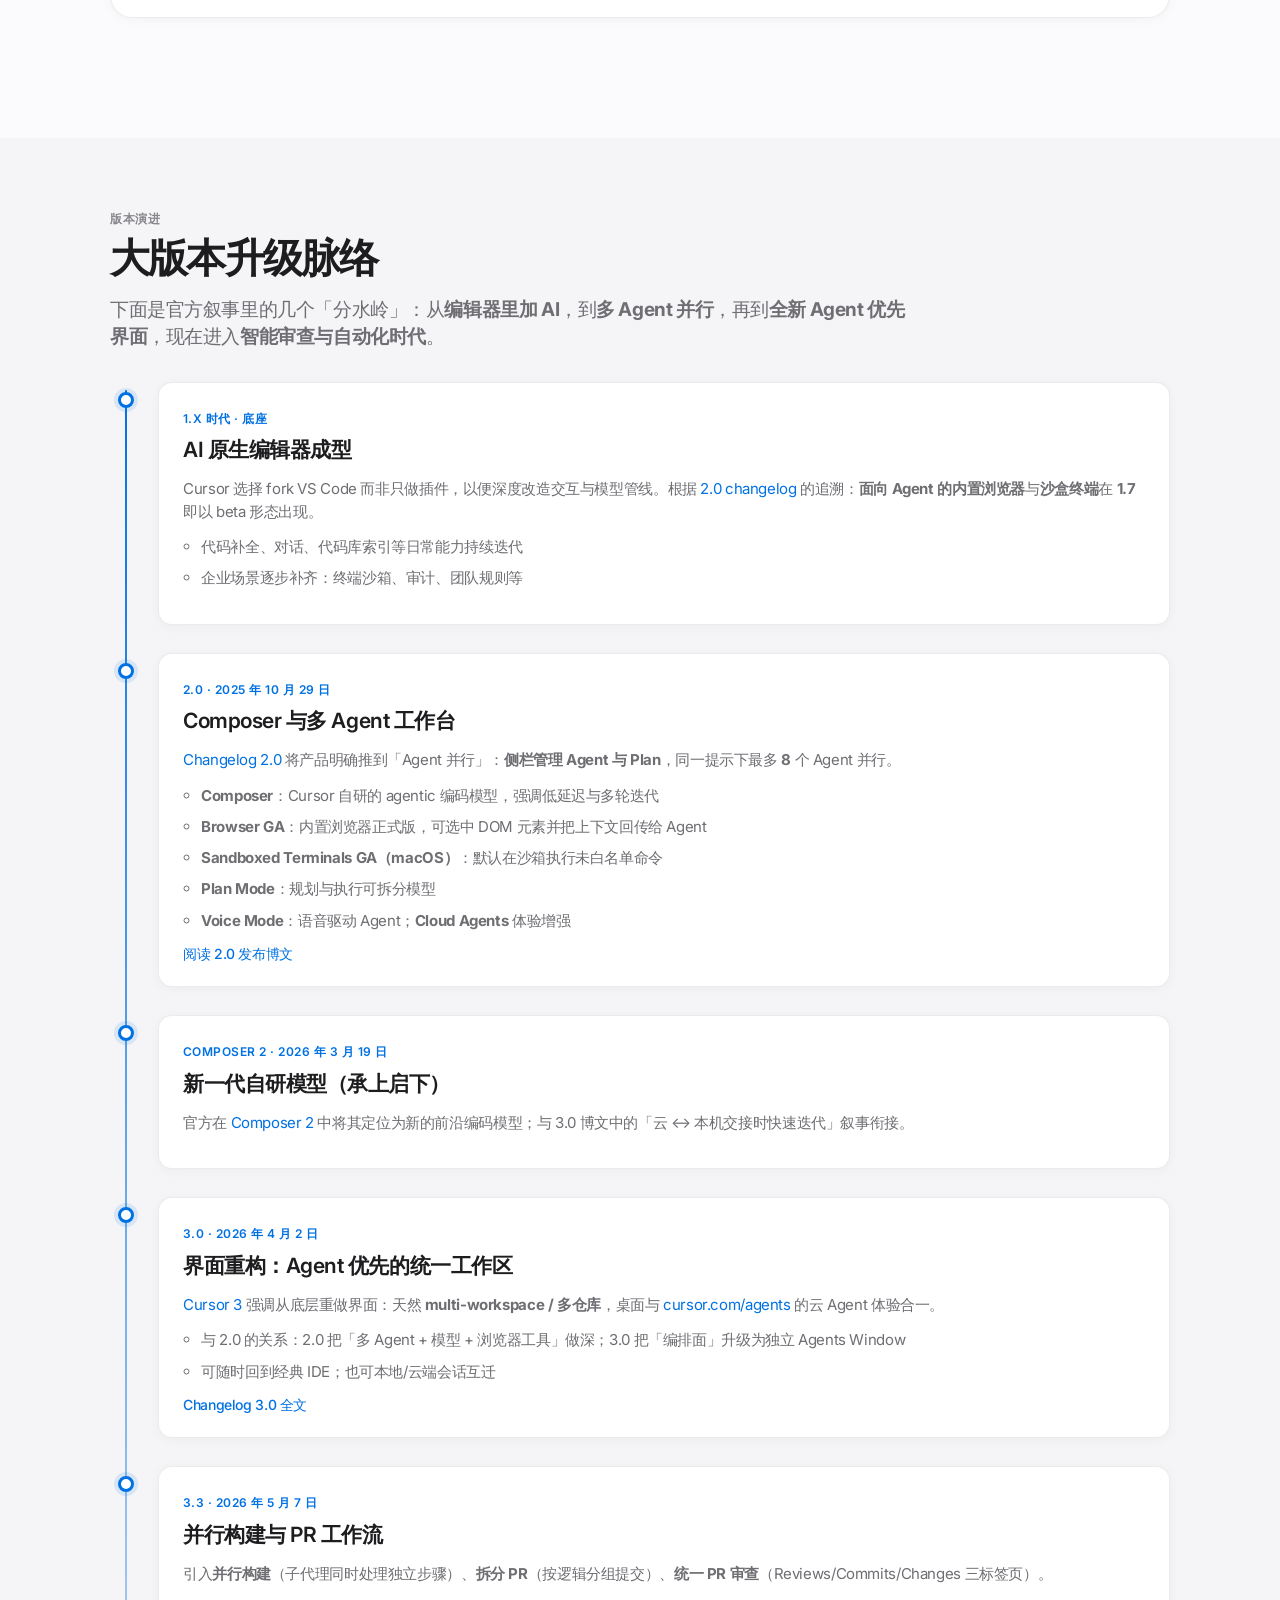
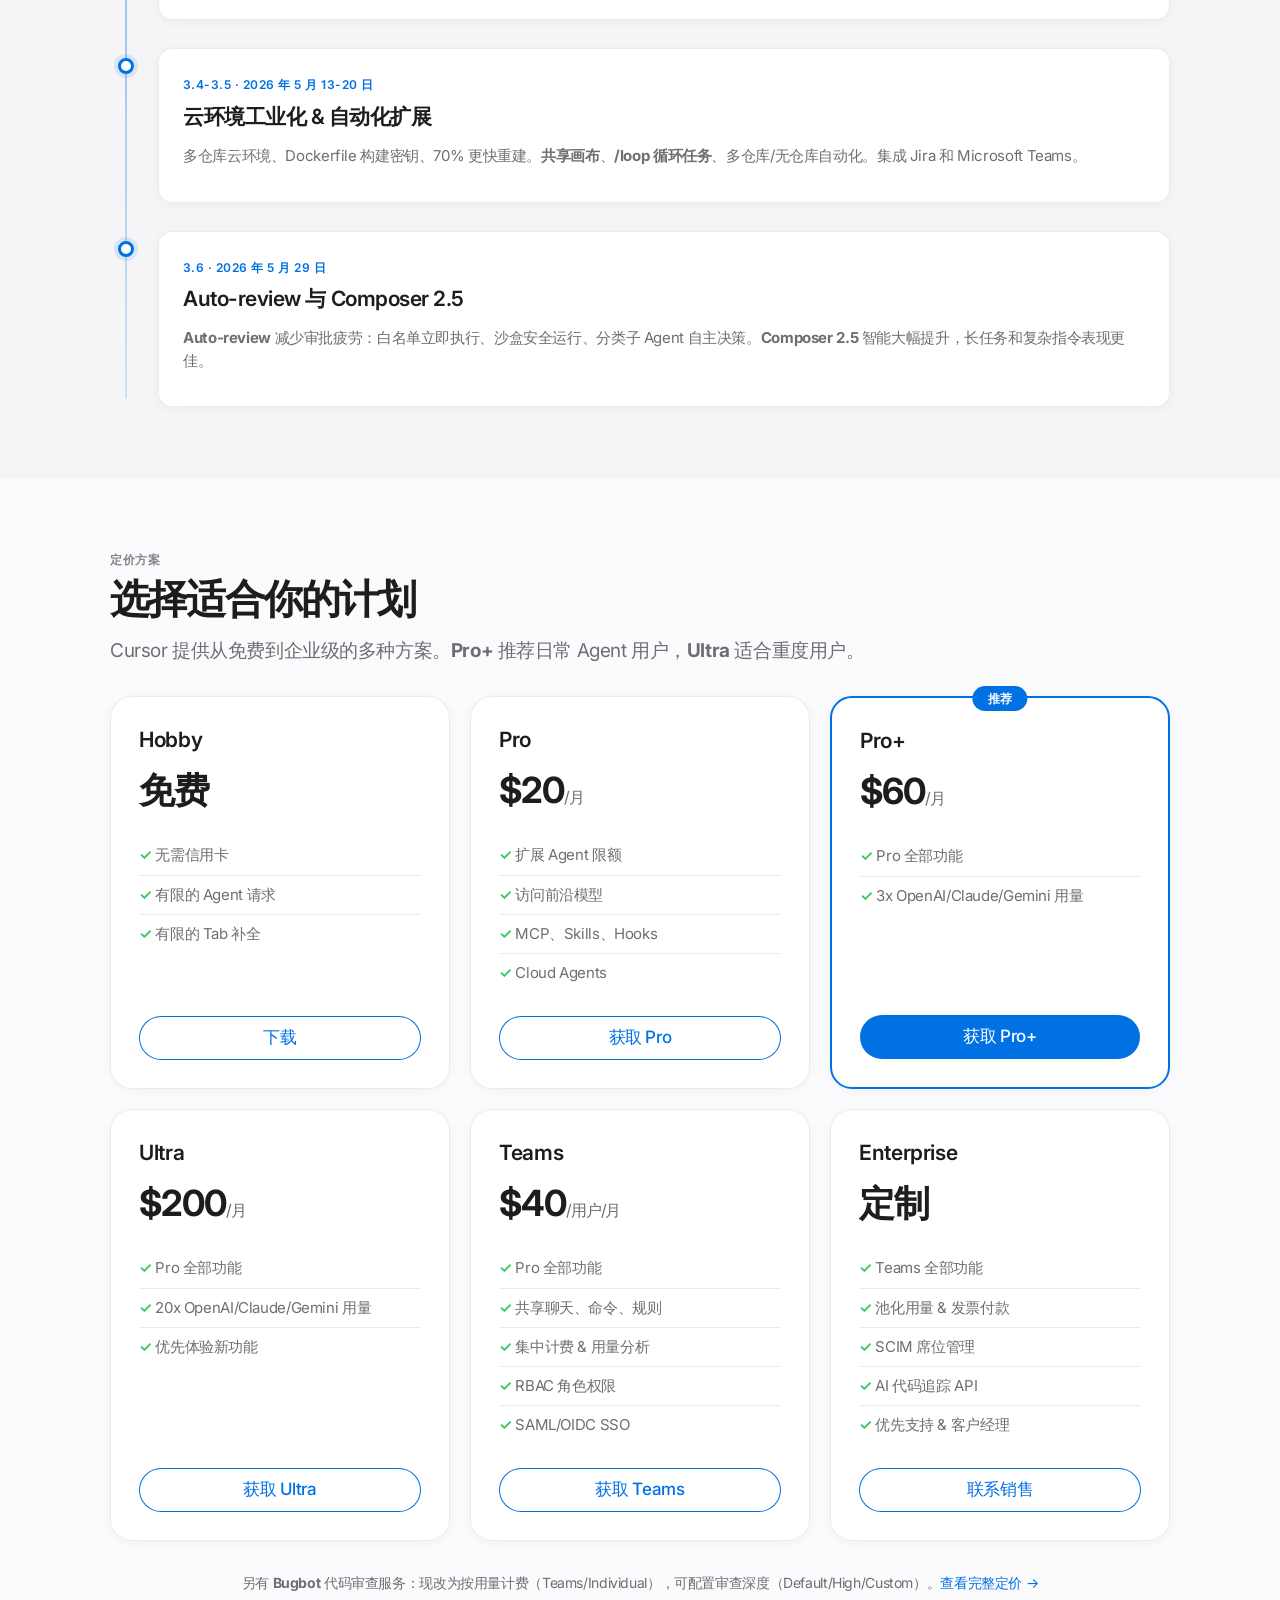
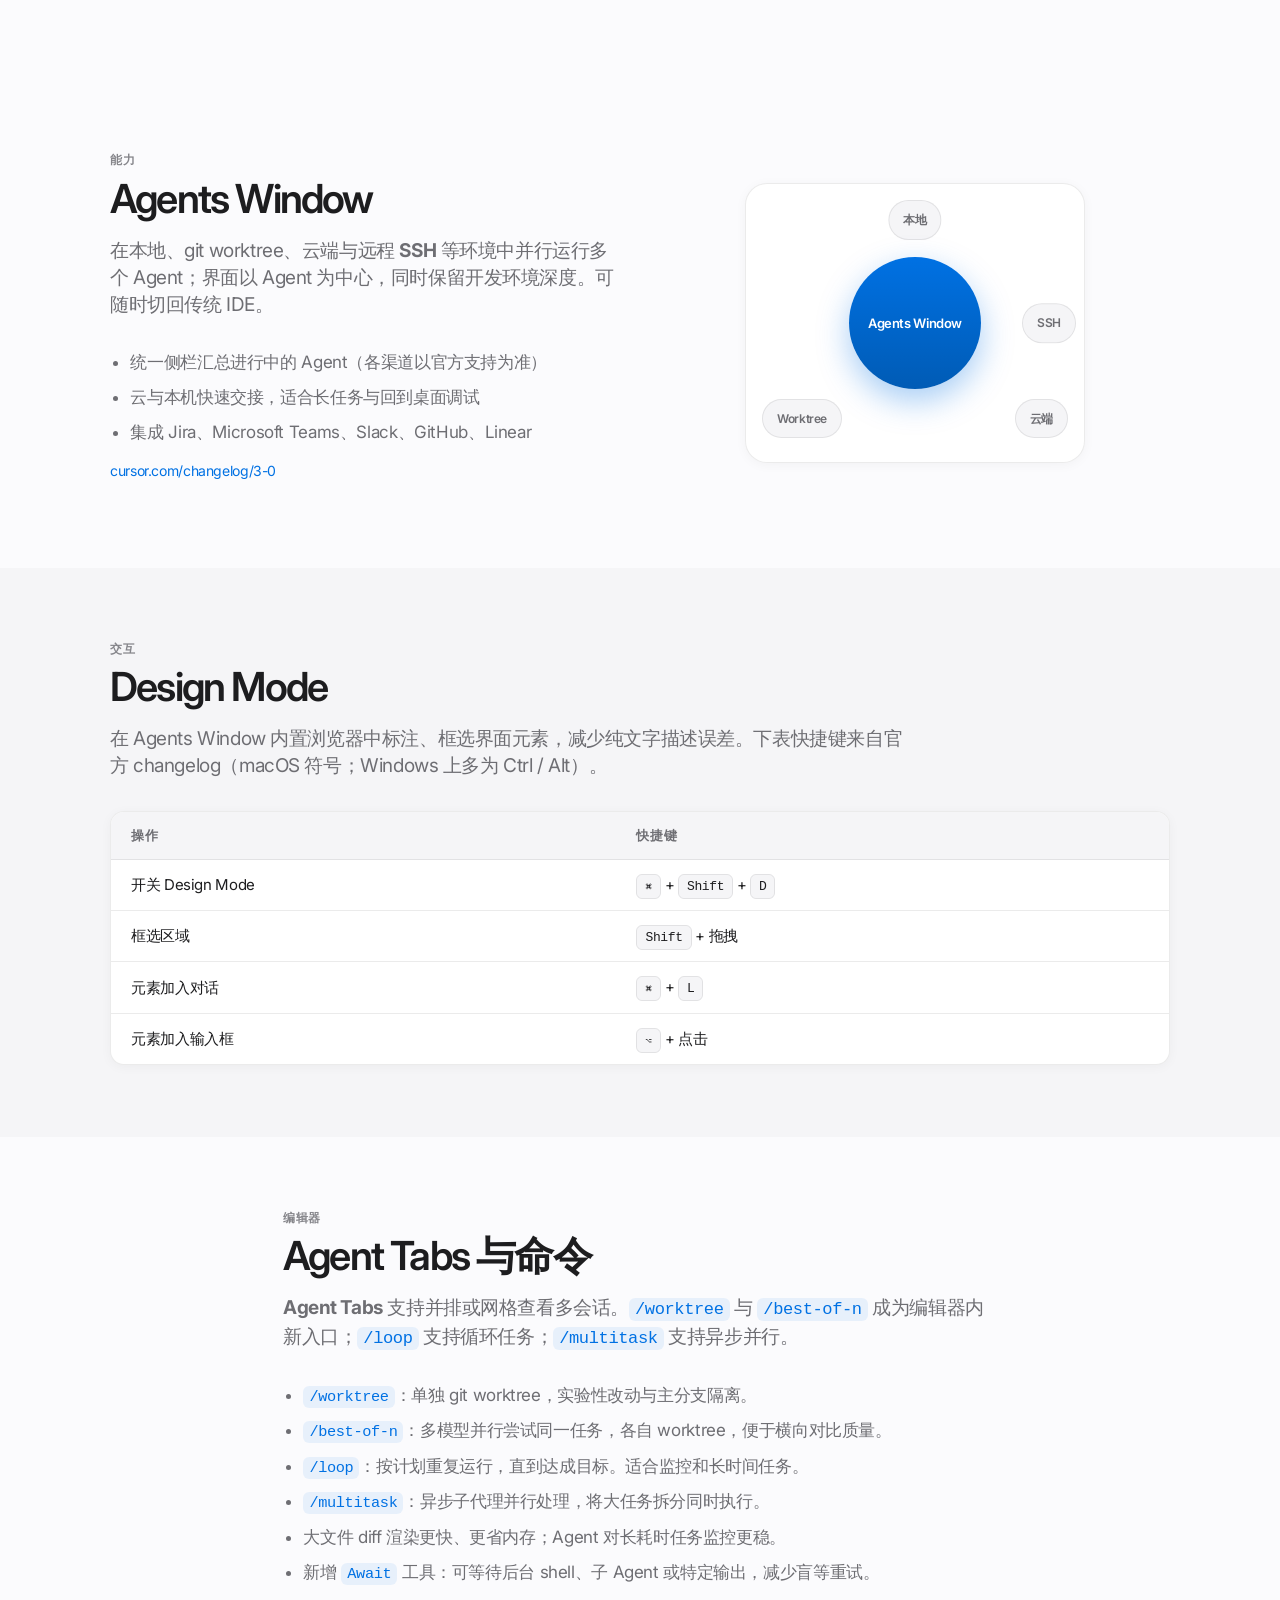
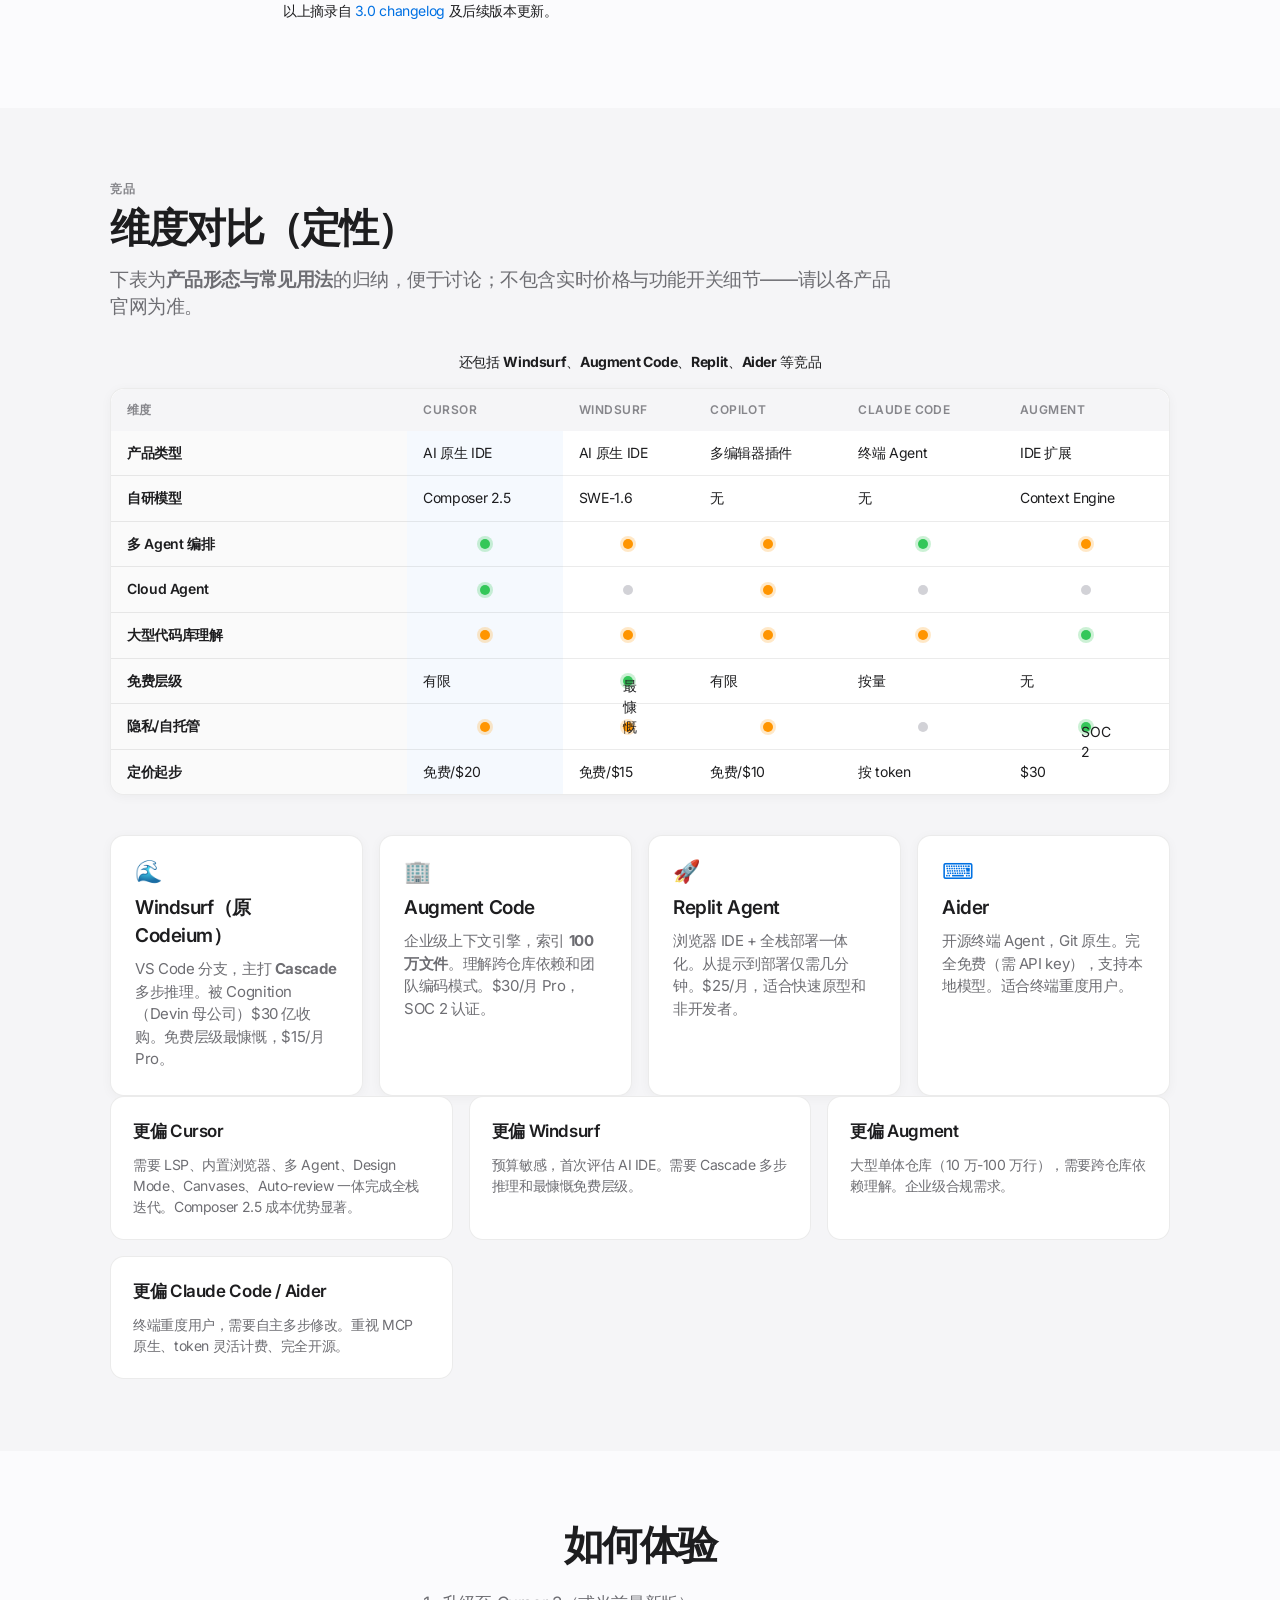
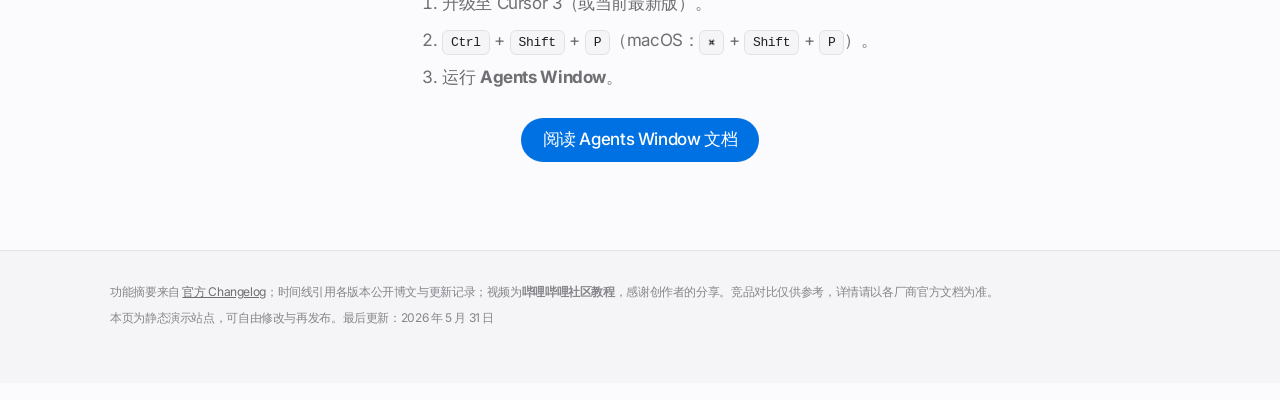
==== commit dff6f1ff: "feat: 英文页新增YouTube视频板块、中文页文案面向用户优化 - 英文页新增 YouTube 视频板块 (Cursor 101 官方 + Traversy Media) - 中文页描述/标题/" ====
--- a/index.html
+++ b/index.html
@@ -418,8 +418,8 @@
       <section id="media" class="section">
         <div class="container">
           <p class="section-label">学习与演示</p>
-          <h2 class="section-title">大陆可用的视频与官方原文</h2>
-          <p class="section-desc"><strong>YouTube</strong> 在大陆通常无法稳定播放，本页已改为<strong>哔哩哔哩嵌入</strong>（社区作者创作，<strong>非 Cursor 官方出品</strong>，仅作学习参考）。产品定义、命令与日期请以右侧<strong>官方英文文档 / Changelog</strong>为准。</p>
+          <h2 class="section-title">视频教程与官方资料</h2>
+          <p class="section-desc">这里收录了<strong>哔哩哔哩</strong>上评价较高的中文教程，方便国内直接观看。视频由社区创作者制作，<strong>非 Cursor 官方出品</strong>，如有不到位的地方还请见谅。想要了解最准确的产品功能和更新时间线，可以查看下方的<strong>官方文档</strong>。</p>
           <div class="media-grid media-grid-featured">
             <figure class="video-card animate-on-scroll">
               <div class="video-frame" data-loaded="false">
@@ -443,8 +443,8 @@
             </figure>
           </div>
           <div class="doc-panel animate-on-scroll">
-            <h3 class="doc-panel-title">官方一手信息（英文页面为主）</h3>
-            <p class="doc-panel-lead">下列链接对应本页涉及的 3.0-3.6 功能与背景叙事；无需视频即可查阅。若打不开，可稍后重试或更换网络环境。</p>
+            <h3 class="doc-panel-title">官方文档与更新</h3>
+            <p class="doc-panel-lead">以下链接可以直接查看本页提到的各项功能和更新说明，不看视频也能快速了解。如果链接暂时打不开，换个时间或网络环境试试就好。</p>
             <ul class="doc-link-list">
               <li><a href="https://cursor.com/changelog" target="_blank" rel="noopener noreferrer">Changelog 最新</a><span class="doc-link-hint">3.6 Auto-review、Composer 2.5</span></li>
               <li><a href="https://cursor.com/changelog/3-0" target="_blank" rel="noopener noreferrer">Changelog 3.0</a><span class="doc-link-hint">Agents Window、Design Mode、命令与改进列表</span></li>
@@ -788,7 +788,7 @@
 
     <footer class="site-footer">
       <div class="container footer-inner">
-        <p>功能摘要来自 <a href="https://cursor.com/changelog" target="_blank" rel="noopener noreferrer">官方 Changelog</a>；演进时间线引用 1.x/2.0/Composer 2/3.0-3.6 公开博文与 changelog；内嵌视频为<strong>哔哩哔哩第三方教程</strong>。竞品对比为定性归纳，请以各厂商文档为准。</p>
+        <p>功能摘要来自 <a href="https://cursor.com/changelog" target="_blank" rel="noopener noreferrer">官方 Changelog</a>；时间线引用各版本公开博文与更新记录；视频为<strong>哔哩哔哩社区教程</strong>，感谢创作者的分享。竞品对比仅供参考，详情请以各厂商官方文档为准。</p>
         <p class="muted">本页为静态演示站点，可自由修改与再发布。最后更新：2026 年 5 月 31 日</p>
       </div>
     </footer>
